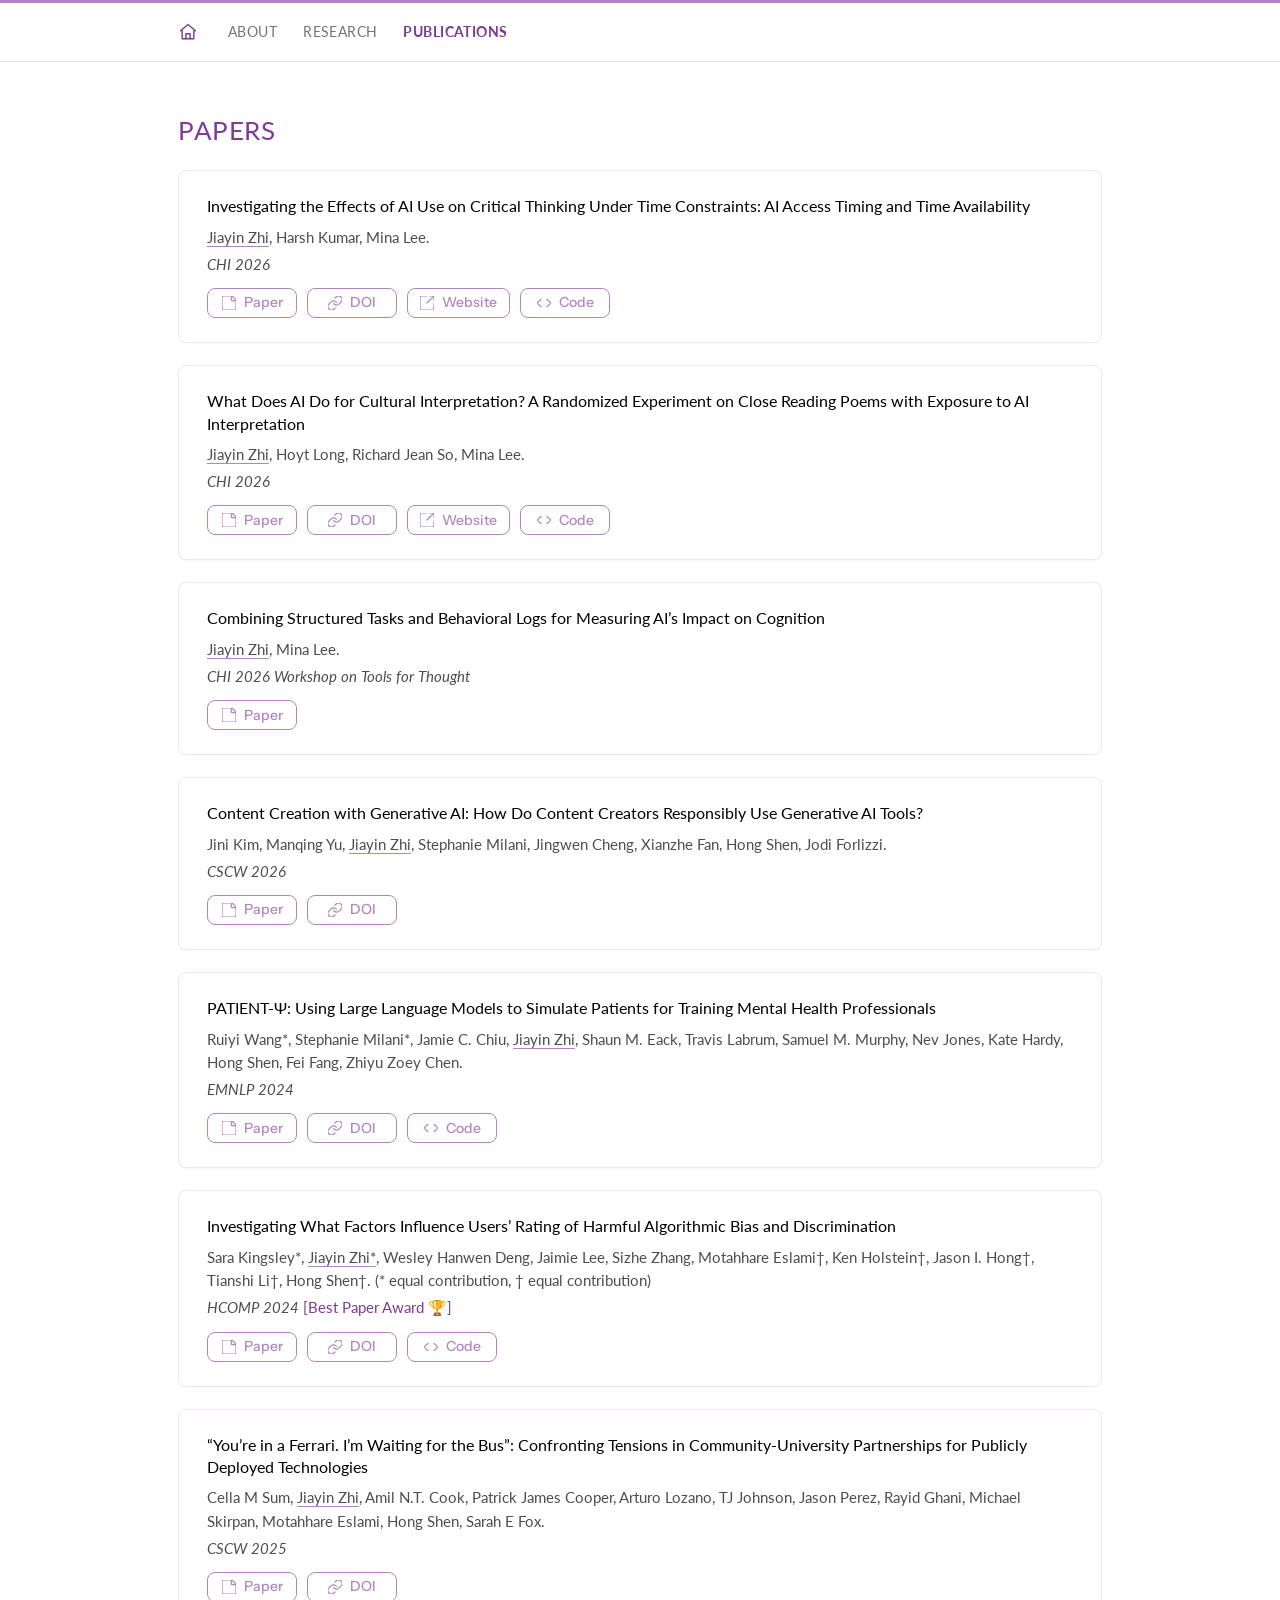
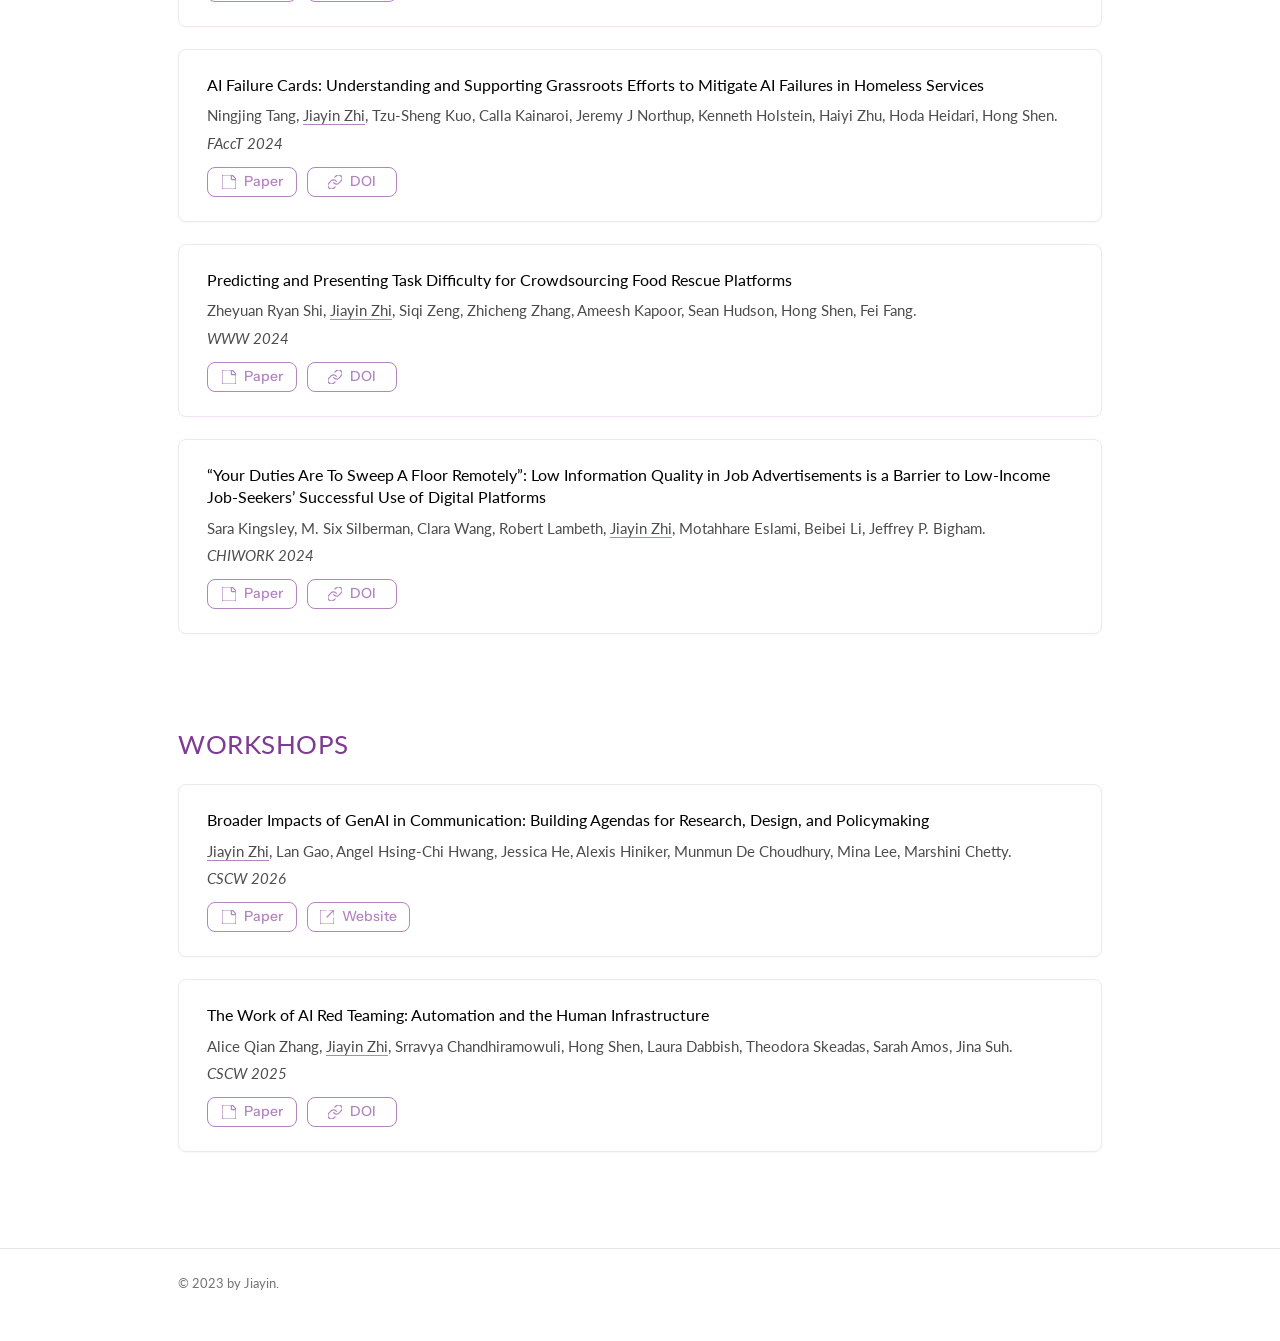
==== paper.html @ 03dd8fac "Match original button icons, card treatment and hover states - Inline SVG sprite: paper/DOI/website/" ====
<!DOCTYPE html>
<html lang="en">
<head>
<meta charset="utf-8">
<meta name="viewport" content="width=device-width, initial-scale=1">
<title>Publications — Jiayin Zhi</title>
<meta name="description" content="Papers and workshops by Jiayin Zhi, Computer Science Ph.D. student at the University of Chicago.">
<link rel="icon" href="assets/profile.png">
<link rel="preconnect" href="https://fonts.googleapis.com">
<link rel="preconnect" href="https://fonts.gstatic.com" crossorigin>
<link href="https://fonts.googleapis.com/css2?family=Cormorant+Garamond:wght@400;700&family=Instrument+Sans:wght@500&family=Lato:ital,wght@0,400;0,700;1,400&display=swap" rel="stylesheet">
<link rel="stylesheet" href="css/style.css">
</head>
<body>

<svg class="sprite" aria-hidden="true" focusable="false"><defs>
<symbol id="i-paper" viewBox="0 0 14 14"><path d="M 14 4.667 C 14.001 4.169 13.804 3.691 13.451 3.34 L 10.66 0.549 C 10.309 0.196 9.831 -0.001 9.333 0 L 1.556 0 C 0.696 0 0 0.696 0 1.556 L 0 12.444 C 0 13.304 0.696 14 1.556 14 L 12.444 14 C 13.304 14 14 13.304 14 12.444 Z"/><path d="M 9.333 0 L 9.333 3.889 C 9.333 4.318 9.682 4.667 10.111 4.667 L 14 4.667"/></symbol>
<symbol id="i-doi" viewBox="0 0 13.96 13.957"><path d="M 5.6 7.653 C 6.208 8.467 7.14 8.976 8.153 9.048 C 9.166 9.121 10.16 8.75 10.878 8.031 L 12.978 5.931 C 14.304 4.558 14.285 2.375 12.935 1.025 C 11.585 -0.325 9.402 -0.344 8.029 0.982 L 6.825 2.179"/><path d="M 8.36 6.304 C 7.752 5.49 6.821 4.981 5.808 4.909 C 4.795 4.836 3.8 5.207 3.082 5.926 L 0.982 8.026 C -0.344 9.399 -0.325 11.582 1.025 12.932 C 2.375 14.282 4.558 14.301 5.931 12.975 L 7.128 11.778"/></symbol>
<symbol id="i-website" viewBox="0 0 14 14"><path d="M 14 7.778 L 14 12.444 C 14 13.304 13.304 14 12.444 14 L 1.556 14 C 0.696 14 0 13.304 0 12.444 L 0 1.556 C 0 0.696 0.696 0 1.556 0 L 6.222 0 M 14 0 L 7 7 M 9.333 0 L 14 0 L 14 4.667"/></symbol>
<symbol id="i-code" viewBox="0 0 14 8"><path d="M 9.8 8 L 14 4 L 9.8 0 M 4.2 0 L 0 4 L 4.2 8"/></symbol>
<symbol id="i-bookmark" viewBox="0 0 24 24"><path d="M6 3h12a1 1 0 0 1 1 1v17l-7-4.6L5 21V4a1 1 0 0 1 1-1z"/></symbol>
</defs></svg>

<nav class="nav">
  <div class="wrap">
    <a class="home" href="index.html" aria-label="Home">
      <svg viewBox="0 0 24 24" fill="none" stroke="currentColor" stroke-width="1.7" stroke-linecap="round" stroke-linejoin="round"><path d="M3 10.5 12 3l9 7.5"/><path d="M5 9.7V20h14V9.7"/><path d="M9.5 20v-6h5v6"/></svg>
    </a>
    <a href="index.html#about-me">ABOUT</a>
    <a href="index.html#research">RESEARCH</a>
    <a class="active" href="paper.html">PUBLICATIONS</a>
  </div>
</nav>

<main class="wrap">
  <section class="section" style="padding-top:48px">
    <h2>PAPERS</h2>

    <article class="work no-thumb">
      <div>
        <h4><a href="https://arxiv.org/pdf/2603.08849" target="_blank" rel="noopener">Investigating the Effects of AI Use on Critical Thinking Under Time Constraints: AI Access Timing and Time Availability</a></h4>
        <p class="authors"><span class="me">Jiayin Zhi</span>, Harsh Kumar, Mina Lee.</p>
        <p class="venue">CHI 2026</p>
        <div class="links">
          <a href="https://arxiv.org/pdf/2603.08849" target="_blank" rel="noopener"><svg aria-hidden="true"><use href="#i-paper"/></svg>Paper</a>
          <a href="https://doi.org/10.1145/3772318.3791796" target="_blank" rel="noopener"><svg aria-hidden="true"><use href="#i-doi"/></svg>DOI</a>
          <a href="https://criticalthinking-ai.app/" target="_blank" rel="noopener"><svg aria-hidden="true"><use href="#i-website"/></svg>Website</a>
          <a href="https://criticalthinking-ai.app/#/resources" target="_blank" rel="noopener"><svg class="icon-code" aria-hidden="true"><use href="#i-code"/></svg>Code</a>
        </div>
      </div>
    </article>

    <article class="work no-thumb">
      <div>
        <h4><a href="https://arxiv.org/pdf/2603.06855" target="_blank" rel="noopener">What Does AI Do for Cultural Interpretation? A Randomized Experiment on Close Reading Poems with Exposure to AI Interpretation</a></h4>
        <p class="authors"><span class="me">Jiayin Zhi</span>, Hoyt Long, Richard Jean So, Mina Lee.</p>
        <p class="venue">CHI 2026</p>
        <div class="links">
          <a href="https://arxiv.org/pdf/2603.06855" target="_blank" rel="noopener"><svg aria-hidden="true"><use href="#i-paper"/></svg>Paper</a>
          <a href="https://doi.org/10.1145/3772318.3791727" target="_blank" rel="noopener"><svg aria-hidden="true"><use href="#i-doi"/></svg>DOI</a>
          <a href="https://closereading-ai.app/" target="_blank" rel="noopener"><svg aria-hidden="true"><use href="#i-website"/></svg>Website</a>
          <a href="https://closereading-ai.app/resources#interface-code" target="_blank" rel="noopener"><svg class="icon-code" aria-hidden="true"><use href="#i-code"/></svg>Code</a>
        </div>
      </div>
    </article>

    <article class="work no-thumb">
      <div>
        <h4><a href="https://ai-tools-for-thought.github.io/workshop/documents/chi26/Zhi_and_Lee_Measuring_AI_Impact_on_Cognition_TfT_CHI26.pdf" target="_blank" rel="noopener">Combining Structured Tasks and Behavioral Logs for Measuring AI&rsquo;s Impact on Cognition</a></h4>
        <p class="authors"><span class="me">Jiayin Zhi</span>, Mina Lee.</p>
        <p class="venue">CHI 2026 Workshop on Tools for Thought</p>
        <div class="links">
          <a href="https://ai-tools-for-thought.github.io/workshop/documents/chi26/Zhi_and_Lee_Measuring_AI_Impact_on_Cognition_TfT_CHI26.pdf" target="_blank" rel="noopener"><svg aria-hidden="true"><use href="#i-paper"/></svg>Paper</a>
        </div>
      </div>
    </article>

    <article class="work no-thumb">
      <div>
        <h4><a href="https://dl.acm.org/doi/epdf/10.1145/3788080" target="_blank" rel="noopener">Content Creation with Generative AI: How Do Content Creators Responsibly Use Generative AI Tools?</a></h4>
        <p class="authors">Jini Kim, Manqing Yu, <span class="me">Jiayin Zhi</span>, Stephanie Milani, Jingwen Cheng, Xianzhe Fan, Hong Shen, Jodi Forlizzi.</p>
        <p class="venue">CSCW 2026</p>
        <div class="links">
          <a href="https://dl.acm.org/doi/epdf/10.1145/3788080" target="_blank" rel="noopener"><svg aria-hidden="true"><use href="#i-paper"/></svg>Paper</a>
          <a href="https://doi.org/10.1145/3788080" target="_blank" rel="noopener"><svg aria-hidden="true"><use href="#i-doi"/></svg>DOI</a>
        </div>
      </div>
    </article>

    <article class="work no-thumb">
      <div>
        <h4><a href="https://arxiv.org/pdf/2405.19660" target="_blank" rel="noopener">PATIENT-&Psi;: Using Large Language Models to Simulate Patients for Training Mental Health Professionals</a></h4>
        <p class="authors">Ruiyi Wang*, Stephanie Milani*, Jamie C. Chiu, <span class="me">Jiayin Zhi</span>, Shaun M. Eack, Travis Labrum, Samuel M. Murphy, Nev Jones, Kate Hardy, Hong Shen, Fei Fang, Zhiyu Zoey Chen.</p>
        <p class="venue">EMNLP 2024</p>
        <div class="links">
          <a href="https://arxiv.org/pdf/2405.19660" target="_blank" rel="noopener"><svg aria-hidden="true"><use href="#i-paper"/></svg>Paper</a>
          <a href="https://aclanthology.org/2024.emnlp-main.711/" target="_blank" rel="noopener"><svg aria-hidden="true"><use href="#i-doi"/></svg>DOI</a>
          <a href="https://github.com/ruiyiw/patient-psi/tree/main" target="_blank" rel="noopener"><svg class="icon-code" aria-hidden="true"><use href="#i-code"/></svg>Code</a>
        </div>
      </div>
    </article>

    <article class="work no-thumb">
      <div>
        <h4><a href="https://ojs.aaai.org/index.php/HCOMP/article/view/31602/33768" target="_blank" rel="noopener">Investigating What Factors Influence Users&rsquo; Rating of Harmful Algorithmic Bias and Discrimination</a></h4>
        <p class="authors">Sara Kingsley*, <span class="me">Jiayin Zhi*</span>, Wesley Hanwen Deng, Jaimie Lee, Sizhe Zhang, Motahhare Eslami&dagger;, Ken Holstein&dagger;, Jason I. Hong&dagger;, Tianshi Li&dagger;, Hong Shen&dagger;. (* equal contribution, &dagger; equal contribution)</p>
        <p class="venue">HCOMP 2024 <span class="award">[Best Paper Award &#127942;]</span></p>
        <div class="links">
          <a href="https://ojs.aaai.org/index.php/HCOMP/article/view/31602/33768" target="_blank" rel="noopener"><svg aria-hidden="true"><use href="#i-paper"/></svg>Paper</a>
          <a href="https://doi.org/10.1609/hcomp.v12i1.31602" target="_blank" rel="noopener"><svg aria-hidden="true"><use href="#i-doi"/></svg>DOI</a>
          <a href="https://github.com/xxxxbrandieeee/crowd-audit-baseline-public" target="_blank" rel="noopener"><svg class="icon-code" aria-hidden="true"><use href="#i-code"/></svg>Code</a>
        </div>
      </div>
    </article>

    <article class="work no-thumb">
      <div>
        <h4><a href="https://dl.acm.org/doi/epdf/10.1145/3711110" target="_blank" rel="noopener">&ldquo;You&rsquo;re in a Ferrari. I&rsquo;m Waiting for the Bus&rdquo;: Confronting Tensions in Community-University Partnerships for Publicly Deployed Technologies</a></h4>
        <p class="authors">Cella M Sum, <span class="me">Jiayin Zhi</span>, Amil N.T. Cook, Patrick James Cooper, Arturo Lozano, TJ Johnson, Jason Perez, Rayid Ghani, Michael Skirpan, Motahhare Eslami, Hong Shen, Sarah E Fox.</p>
        <p class="venue">CSCW 2025</p>
        <div class="links">
          <a href="https://dl.acm.org/doi/epdf/10.1145/3711110" target="_blank" rel="noopener"><svg aria-hidden="true"><use href="#i-paper"/></svg>Paper</a>
          <a href="https://dl.acm.org/doi/10.1145/3711110" target="_blank" rel="noopener"><svg aria-hidden="true"><use href="#i-doi"/></svg>DOI</a>
        </div>
      </div>
    </article>

    <article class="work no-thumb">
      <div>
        <h4><a href="https://dl.acm.org/doi/epdf/10.1145/3630106.3658935" target="_blank" rel="noopener">AI Failure Cards: Understanding and Supporting Grassroots Efforts to Mitigate AI Failures in Homeless Services</a></h4>
        <p class="authors">Ningjing Tang, <span class="me">Jiayin Zhi</span>, Tzu-Sheng Kuo, Calla Kainaroi, Jeremy J Northup, Kenneth Holstein, Haiyi Zhu, Hoda Heidari, Hong Shen.</p>
        <p class="venue">FAccT 2024</p>
        <div class="links">
          <a href="https://dl.acm.org/doi/epdf/10.1145/3630106.3658935" target="_blank" rel="noopener"><svg aria-hidden="true"><use href="#i-paper"/></svg>Paper</a>
          <a href="https://dl.acm.org/doi/10.1145/3630106.3658935" target="_blank" rel="noopener"><svg aria-hidden="true"><use href="#i-doi"/></svg>DOI</a>
        </div>
      </div>
    </article>

    <article class="work no-thumb">
      <div>
        <h4><a href="https://dl.acm.org/doi/epdf/10.1145/3589334.3648155" target="_blank" rel="noopener">Predicting and Presenting Task Difficulty for Crowdsourcing Food Rescue Platforms</a></h4>
        <p class="authors">Zheyuan Ryan Shi, <span class="me">Jiayin Zhi</span>, Siqi Zeng, Zhicheng Zhang, Ameesh Kapoor, Sean Hudson, Hong Shen, Fei Fang.</p>
        <p class="venue">WWW 2024</p>
        <div class="links">
          <a href="https://dl.acm.org/doi/epdf/10.1145/3589334.3648155" target="_blank" rel="noopener"><svg aria-hidden="true"><use href="#i-paper"/></svg>Paper</a>
          <a href="https://dl.acm.org/doi/10.1145/3589334.3648155" target="_blank" rel="noopener"><svg aria-hidden="true"><use href="#i-doi"/></svg>DOI</a>
        </div>
      </div>
    </article>

    <article class="work no-thumb">
      <div>
        <h4><a href="https://dl.acm.org/doi/epdf/10.1145/3663384.3663403" target="_blank" rel="noopener">&ldquo;Your Duties Are To Sweep A Floor Remotely&rdquo;: Low Information Quality in Job Advertisements is a Barrier to Low-Income Job-Seekers&rsquo; Successful Use of Digital Platforms</a></h4>
        <p class="authors">Sara Kingsley, M. Six Silberman, Clara Wang, Robert Lambeth, <span class="me">Jiayin Zhi</span>, Motahhare Eslami, Beibei Li, Jeffrey P. Bigham.</p>
        <p class="venue">CHIWORK 2024</p>
        <div class="links">
          <a href="https://dl.acm.org/doi/epdf/10.1145/3663384.3663403" target="_blank" rel="noopener"><svg aria-hidden="true"><use href="#i-paper"/></svg>Paper</a>
          <a href="https://dl.acm.org/doi/10.1145/3663384.3663403" target="_blank" rel="noopener"><svg aria-hidden="true"><use href="#i-doi"/></svg>DOI</a>
        </div>
      </div>
    </article>
  </section>

  <section class="section">
    <h2>WORKSHOPS</h2>

    <article class="work no-thumb">
      <div>
        <h4><a href="https://broader-impacts-workshop.github.io/cscw2026-website/workshop-proposal.pdf" target="_blank" rel="noopener">Broader Impacts of GenAI in Communication: Building Agendas for Research, Design, and Policymaking</a></h4>
        <p class="authors"><span class="me">Jiayin Zhi</span>, Lan Gao, Angel Hsing-Chi Hwang, Jessica He, Alexis Hiniker, Munmun De Choudhury, Mina Lee, Marshini Chetty.</p>
        <p class="venue">CSCW 2026</p>
        <div class="links">
          <a href="https://broader-impacts-workshop.github.io/cscw2026-website/workshop-proposal.pdf" target="_blank" rel="noopener"><svg aria-hidden="true"><use href="#i-paper"/></svg>Paper</a>
          <a href="https://broader-impacts-workshop.github.io/cscw2026-website/" target="_blank" rel="noopener"><svg aria-hidden="true"><use href="#i-website"/></svg>Website</a>
        </div>
      </div>
    </article>

    <article class="work no-thumb">
      <div>
        <h4><a href="https://dl.acm.org/doi/pdf/10.1145/3715070.3748281" target="_blank" rel="noopener">The Work of AI Red Teaming: Automation and the Human Infrastructure</a></h4>
        <p class="authors">Alice Qian Zhang, <span class="me">Jiayin Zhi</span>, Srravya Chandhiramowuli, Hong Shen, Laura Dabbish, Theodora Skeadas, Sarah Amos, Jina Suh.</p>
        <p class="venue">CSCW 2025</p>
        <div class="links">
          <a href="https://dl.acm.org/doi/pdf/10.1145/3715070.3748281" target="_blank" rel="noopener"><svg aria-hidden="true"><use href="#i-paper"/></svg>Paper</a>
          <a href="https://dl.acm.org/doi/10.1145/3715070.3748281" target="_blank" rel="noopener"><svg aria-hidden="true"><use href="#i-doi"/></svg>DOI</a>
        </div>
      </div>
    </article>
  </section>
</main>

<footer class="foot">
  <div class="wrap">&copy; 2023 by Jiayin.</div>
</footer>

</body>
</html>
---- css/style.css ----
/* ---------------------------------------------------------------
   Jiayin Zhi — personal site
   Colors, type and interaction states mirror the previous Framer build.
   --------------------------------------------------------------- */

:root {
  --accent: #7e3b94;        /* headings, active nav, inline links */
  --accent-soft: #b384c2;   /* button border + label, underlines */
  --accent-fill: #dbbee5;   /* button hover fill */
  --card-line: #f1e4f3;     /* card boundary */
  --ink: #000;
  --ink-soft: rgba(0, 0, 0, 0.7);
  --muted: #737373;
  --rule: #e4e4e4;
  --bg: #fff;
  --sans: "Lato", -apple-system, BlinkMacSystemFont, "Segoe UI", sans-serif;
  --serif: "Cormorant Garamond", Georgia, serif;
  --ui: "Instrument Sans", var(--sans);
  --page: 980px;
}

* { box-sizing: border-box; }

html { scroll-behavior: smooth; scroll-padding-top: 90px; }

body {
  margin: 0;
  background: var(--bg);
  color: var(--ink);
  font-family: var(--sans);
  font-size: 16px;
  line-height: 1.55;
  -webkit-font-smoothing: antialiased;
}

a { color: var(--accent); text-decoration: none; }
a:hover { color: var(--accent-soft); }

.wrap {
  max-width: var(--page);
  margin: 0 auto;
  padding: 0 28px;
}

.sprite { position: absolute; width: 0; height: 0; overflow: hidden; }

/* --- top navigation ------------------------------------------- */

.nav {
  position: sticky;
  top: 0;
  z-index: 10;
  background: rgba(255, 255, 255, 0.94);
  backdrop-filter: saturate(180%) blur(8px);
  border-top: 3px solid var(--accent-soft);
  border-bottom: 1px solid var(--rule);
}

.nav .wrap {
  display: flex;
  align-items: center;
  gap: 26px;
  height: 58px;
}

.nav a {
  font-size: 14px;
  font-weight: 400;
  letter-spacing: 0.03em;
  color: var(--muted);
  transition: color 0.2s;
}

.nav a:hover { color: var(--accent); }

.nav a.active {
  color: var(--accent);
  font-weight: 700;
}

.nav .home { display: inline-flex; align-items: center; color: var(--accent); margin-right: 4px; }
.nav .home svg { width: 20px; height: 20px; }
.nav .home:hover { color: var(--accent-soft); }

/* --- about ----------------------------------------------------- */

.about {
  display: grid;
  grid-template-columns: 260px 1fr;
  gap: 56px;
  padding: 58px 0 12px;
}

.card img.portrait {
  width: 200px;
  height: 200px;
  border-radius: 50%;
  object-fit: cover;
  display: block;
  margin-bottom: 22px;
}

.card h1 {
  font-family: var(--serif);
  font-weight: 700;
  font-size: 30px;
  line-height: 1.1;
  color: var(--accent);
  margin: 0 0 10px;
}

.card .role,
.card .affil { font-style: italic; font-size: 15px; margin: 0; color: var(--ink); }
.card .email { margin: 14px 0 18px; font-size: 15px; }

.socials { display: flex; align-items: center; gap: 10px; }

.socials a {
  display: inline-flex;
  color: var(--accent);
  transition: color 0.2s, transform 0.2s;
}

.socials a:hover { color: var(--accent-soft); transform: translateY(-2px); }
.socials svg { width: 20px; height: 20px; fill: currentColor; }
.socials .sep { color: var(--rule); font-size: 15px; }

.bio p { margin: 0 0 18px; }
.bio ul { list-style: none; padding: 0; margin: 0; }

.bio li {
  position: relative;
  padding-left: 30px;
  margin-bottom: 18px;
}

.bio li::before {
  content: "\2192";
  position: absolute;
  left: 0;
  top: 0;
  color: var(--accent);
  font-size: 17px;
}

/* --- section headings ------------------------------------------ */

.section { padding: 34px 0; }

.section > h2 {
  display: flex;
  align-items: center;
  gap: 12px;
  font-weight: 400;
  font-size: 26px;
  letter-spacing: 0.02em;
  color: var(--accent);
  margin: 0 0 20px;
}

.section > h2 svg {
  width: 22px;
  height: 22px;
  fill: none;
  stroke: currentColor;
  stroke-width: 1.4;
  stroke-linecap: round;
  stroke-linejoin: round;
  flex-shrink: 0;
}

/* --- news ------------------------------------------------------ */

.news {
  max-height: 232px;
  overflow-y: auto;
  padding-right: 18px;
  scrollbar-width: thin;
  scrollbar-color: var(--accent-soft) transparent;
}

.news::-webkit-scrollbar { width: 6px; }
.news::-webkit-scrollbar-thumb { background: var(--accent-soft); border-radius: 3px; }

.news p { margin: 0 0 14px; }
.news .date { white-space: nowrap; }
.news .kind { font-weight: 700; }
.news .venue { font-style: italic; }

/* News links read as body text with a dashed purple rule, not as links. */
.news a {
  color: var(--ink);
  text-decoration: underline dashed var(--accent-soft);
  text-decoration-thickness: 1.5px;
  text-underline-offset: 4px;
  transition: color 0.2s, text-decoration-color 0.2s;
}

.news a:hover {
  color: var(--accent);
  text-decoration-color: var(--accent);
}

/* --- works ----------------------------------------------------- */

.work {
  display: grid;
  grid-template-columns: 170px 1fr;
  gap: 30px;
  align-items: center;
  padding: 24px 28px;
  margin-bottom: 22px;
  background: #fff;
  border: 1px solid var(--card-line);
  border-radius: 8px;
  box-shadow: 0 1px 2px rgba(126, 59, 148, 0.04);
  transition: box-shadow 0.25s, border-color 0.25s, transform 0.25s;
}

.work:hover {
  border-color: var(--accent-soft);
  box-shadow: 0 6px 20px rgba(126, 59, 148, 0.10);
  transform: translateY(-2px);
}

/* The publications page lists entries without thumbnails. */
.work.no-thumb { grid-template-columns: 1fr; }

.work .thumb { width: 100%; border-radius: 4px; display: block; }

.work h4 {
  font-size: 16px;
  font-weight: 400;
  margin: 0 0 8px;
  line-height: 1.4;
}

.work h4 a { color: var(--ink); transition: color 0.2s; }
.work h4 a:hover { color: var(--accent); }

.work .authors { margin: 0 0 4px; font-size: 15px; color: var(--ink-soft); }

.work .authors .me {
  text-decoration: underline;
  text-decoration-color: var(--accent-soft);
  text-decoration-thickness: 1px;
  text-underline-offset: 3px;
}

.work .venue { margin: 0 0 12px; font-size: 15px; font-style: italic; color: var(--ink-soft); }
.work .award { font-style: normal; color: var(--accent); }

.work .links { display: flex; flex-wrap: wrap; gap: 10px; }

.work .links a {
  display: inline-flex;
  align-items: center;
  justify-content: center;
  gap: 8px;
  min-width: 90px;
  height: 30px;
  padding: 0 12px;
  background: #fff;
  border: 1px solid var(--accent-soft);
  border-radius: 8px;
  font-family: var(--ui);
  font-size: 14px;
  font-weight: 500;
  color: var(--accent-soft);
  transition: background-color 0.2s, color 0.2s;
}

.work .links a:hover {
  background: var(--accent-fill);
  color: #fff;
}

.work .links svg {
  flex-shrink: 0;
  width: 14px;
  height: 14px;
  fill: none;
  stroke: currentColor;
  stroke-width: 1.2;
  stroke-linecap: round;
  stroke-linejoin: round;
}

.work .links svg.icon-code { height: 8px; }

/* --- footer ---------------------------------------------------- */

.foot {
  border-top: 1px solid var(--rule);
  margin-top: 40px;
  padding: 24px 0 48px;
  font-size: 13px;
  color: var(--muted);
}

/* --- small screens --------------------------------------------- */

@media (max-width: 760px) {
  .about { grid-template-columns: 1fr; gap: 30px; padding-top: 36px; }
  .card { text-align: center; }
  .card img.portrait { margin-left: auto; margin-right: auto; }
  .socials { justify-content: center; }

  .work { grid-template-columns: 1fr; gap: 16px; padding: 20px; }
  .work .thumb { max-width: 240px; }
  .work:hover { transform: none; }

  .nav .wrap { gap: 16px; overflow-x: auto; }
  .news { max-height: none; overflow: visible; padding-right: 0; }
}
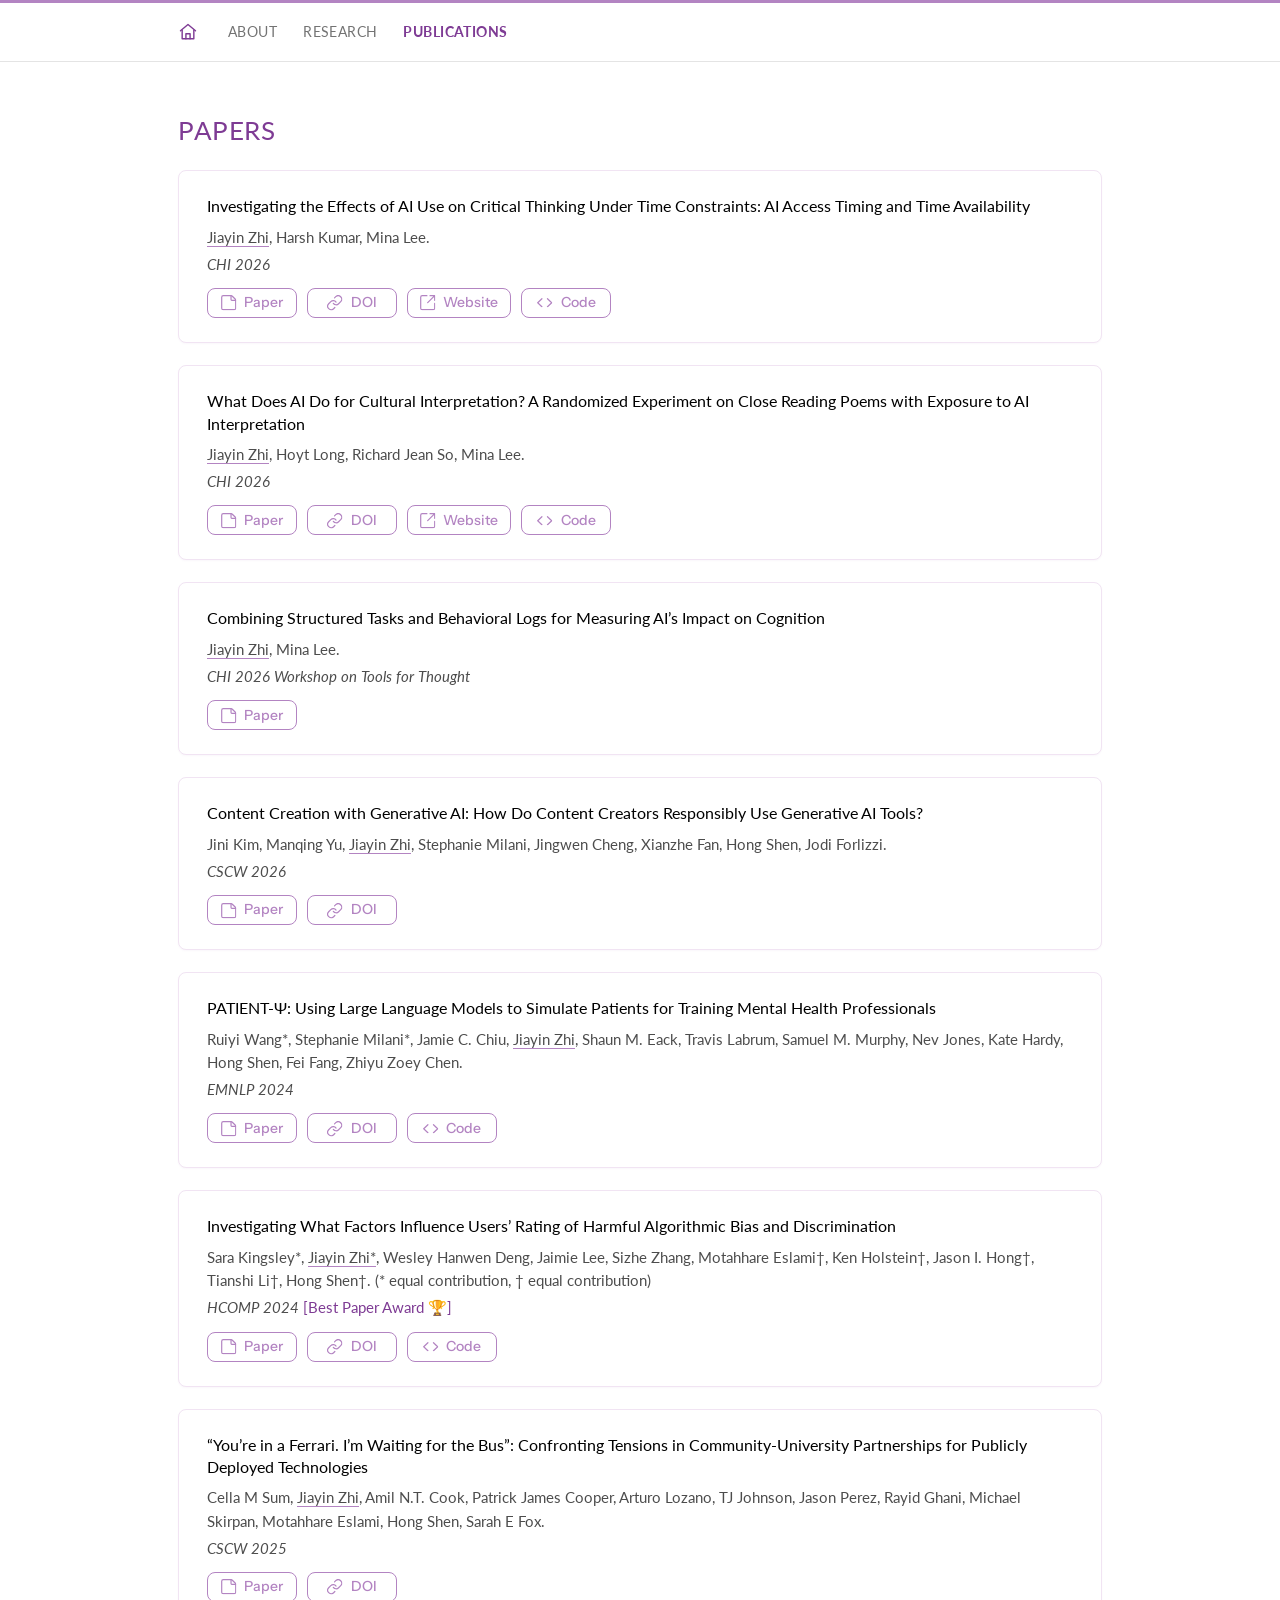
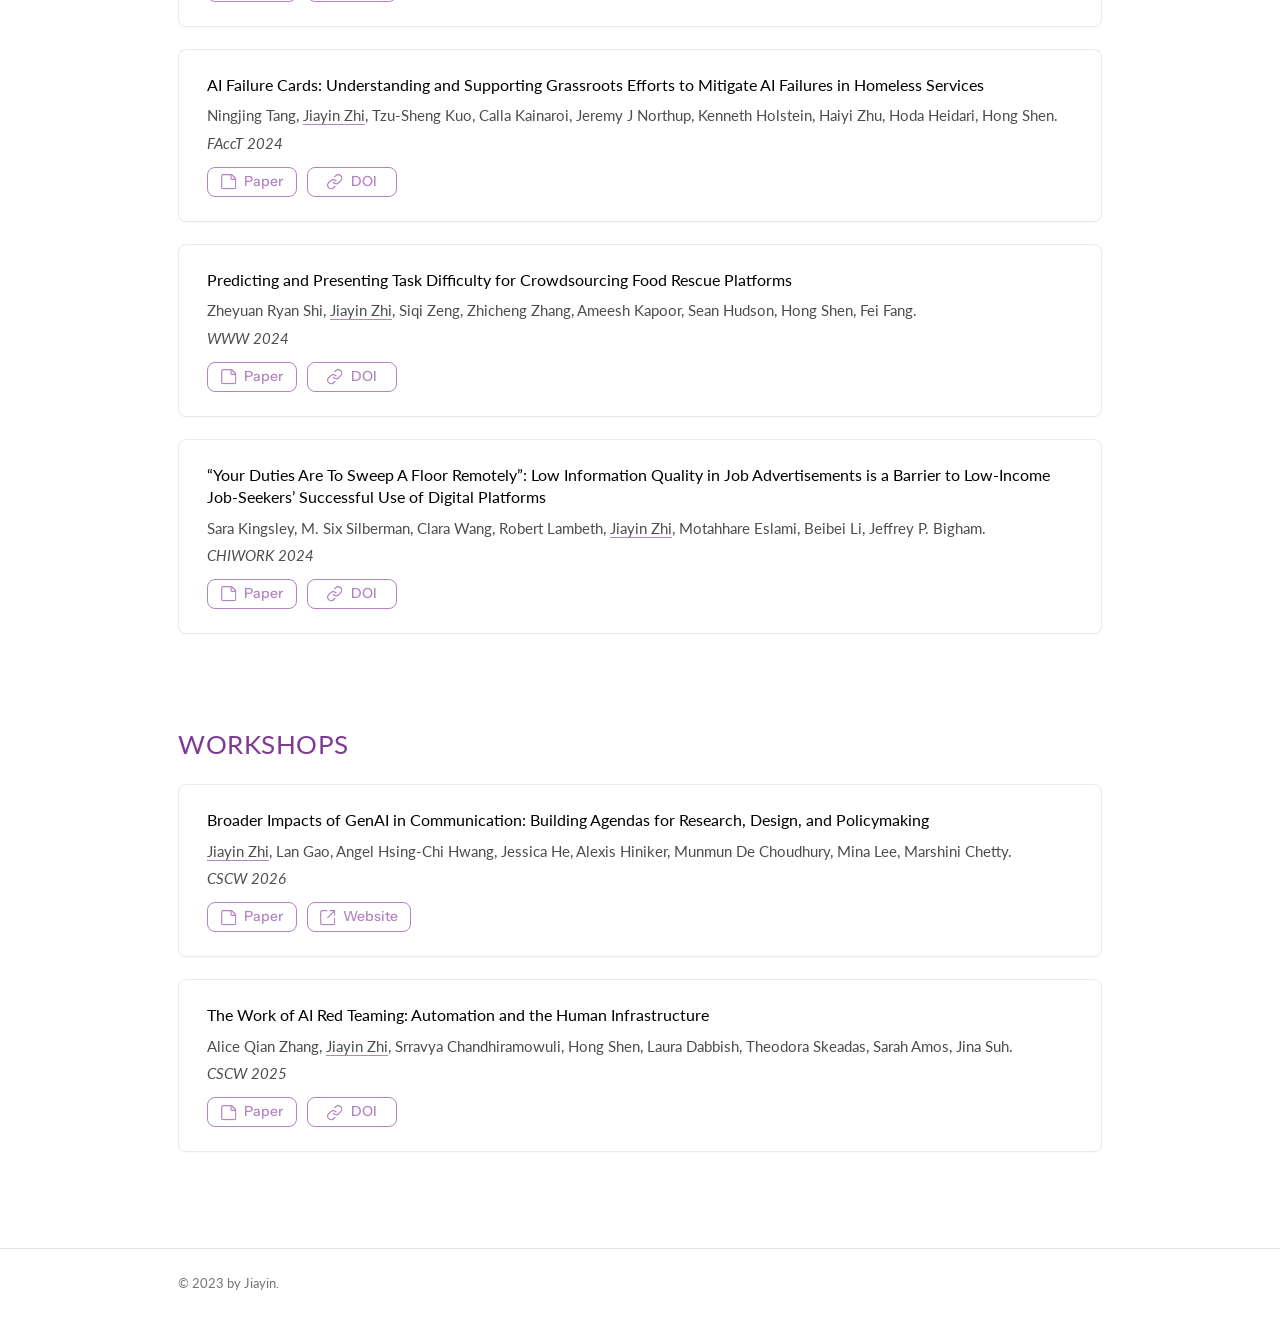
==== commit c4aef120: "Stop button icons clipping at the viewBox edge Strokes are centred on paths that run along the box e" ====
--- a/paper.html
+++ b/paper.html
@@ -14,10 +14,10 @@
 <body>
 
 <svg class="sprite" aria-hidden="true" focusable="false"><defs>
-<symbol id="i-paper" viewBox="0 0 14 14"><path d="M 14 4.667 C 14.001 4.169 13.804 3.691 13.451 3.34 L 10.66 0.549 C 10.309 0.196 9.831 -0.001 9.333 0 L 1.556 0 C 0.696 0 0 0.696 0 1.556 L 0 12.444 C 0 13.304 0.696 14 1.556 14 L 12.444 14 C 13.304 14 14 13.304 14 12.444 Z"/><path d="M 9.333 0 L 9.333 3.889 C 9.333 4.318 9.682 4.667 10.111 4.667 L 14 4.667"/></symbol>
-<symbol id="i-doi" viewBox="0 0 13.96 13.957"><path d="M 5.6 7.653 C 6.208 8.467 7.14 8.976 8.153 9.048 C 9.166 9.121 10.16 8.75 10.878 8.031 L 12.978 5.931 C 14.304 4.558 14.285 2.375 12.935 1.025 C 11.585 -0.325 9.402 -0.344 8.029 0.982 L 6.825 2.179"/><path d="M 8.36 6.304 C 7.752 5.49 6.821 4.981 5.808 4.909 C 4.795 4.836 3.8 5.207 3.082 5.926 L 0.982 8.026 C -0.344 9.399 -0.325 11.582 1.025 12.932 C 2.375 14.282 4.558 14.301 5.931 12.975 L 7.128 11.778"/></symbol>
-<symbol id="i-website" viewBox="0 0 14 14"><path d="M 14 7.778 L 14 12.444 C 14 13.304 13.304 14 12.444 14 L 1.556 14 C 0.696 14 0 13.304 0 12.444 L 0 1.556 C 0 0.696 0.696 0 1.556 0 L 6.222 0 M 14 0 L 7 7 M 9.333 0 L 14 0 L 14 4.667"/></symbol>
-<symbol id="i-code" viewBox="0 0 14 8"><path d="M 9.8 8 L 14 4 L 9.8 0 M 4.2 0 L 0 4 L 4.2 8"/></symbol>
+<symbol id="i-paper" viewBox="-0.7 -0.7 15.4 15.4"><path d="M 14 4.667 C 14.001 4.169 13.804 3.691 13.451 3.34 L 10.66 0.549 C 10.309 0.196 9.831 -0.001 9.333 0 L 1.556 0 C 0.696 0 0 0.696 0 1.556 L 0 12.444 C 0 13.304 0.696 14 1.556 14 L 12.444 14 C 13.304 14 14 13.304 14 12.444 Z"/><path d="M 9.333 0 L 9.333 3.889 C 9.333 4.318 9.682 4.667 10.111 4.667 L 14 4.667"/></symbol>
+<symbol id="i-doi" viewBox="-0.7 -0.7 15.36 15.357"><path d="M 5.6 7.653 C 6.208 8.467 7.14 8.976 8.153 9.048 C 9.166 9.121 10.16 8.75 10.878 8.031 L 12.978 5.931 C 14.304 4.558 14.285 2.375 12.935 1.025 C 11.585 -0.325 9.402 -0.344 8.029 0.982 L 6.825 2.179"/><path d="M 8.36 6.304 C 7.752 5.49 6.821 4.981 5.808 4.909 C 4.795 4.836 3.8 5.207 3.082 5.926 L 0.982 8.026 C -0.344 9.399 -0.325 11.582 1.025 12.932 C 2.375 14.282 4.558 14.301 5.931 12.975 L 7.128 11.778"/></symbol>
+<symbol id="i-website" viewBox="-0.7 -0.7 15.4 15.4"><path d="M 14 7.778 L 14 12.444 C 14 13.304 13.304 14 12.444 14 L 1.556 14 C 0.696 14 0 13.304 0 12.444 L 0 1.556 C 0 0.696 0.696 0 1.556 0 L 6.222 0 M 14 0 L 7 7 M 9.333 0 L 14 0 L 14 4.667"/></symbol>
+<symbol id="i-code" viewBox="-0.7 -0.7 15.4 9.4"><path d="M 9.8 8 L 14 4 L 9.8 0 M 4.2 0 L 0 4 L 4.2 8"/></symbol>
 <symbol id="i-bookmark" viewBox="0 0 24 24"><path d="M6 3h12a1 1 0 0 1 1 1v17l-7-4.6L5 21V4a1 1 0 0 1 1-1z"/></symbol>
 </defs></svg>
 
--- a/css/style.css
+++ b/css/style.css
@@ -275,10 +275,13 @@
   color: #fff;
 }
 
+/* Sizes are 14px of drawing plus the 0.7 units of stroke padding baked into
+   each symbol's viewBox, so nothing clips at the edges. */
 .work .links svg {
   flex-shrink: 0;
-  width: 14px;
-  height: 14px;
+  width: 15.4px;
+  height: 15.4px;
+  overflow: visible;
   fill: none;
   stroke: currentColor;
   stroke-width: 1.2;
@@ -286,7 +289,7 @@
   stroke-linejoin: round;
 }
 
-.work .links svg.icon-code { height: 8px; }
+.work .links svg.icon-code { height: 9.4px; }
 
 /* --- footer ---------------------------------------------------- */
 
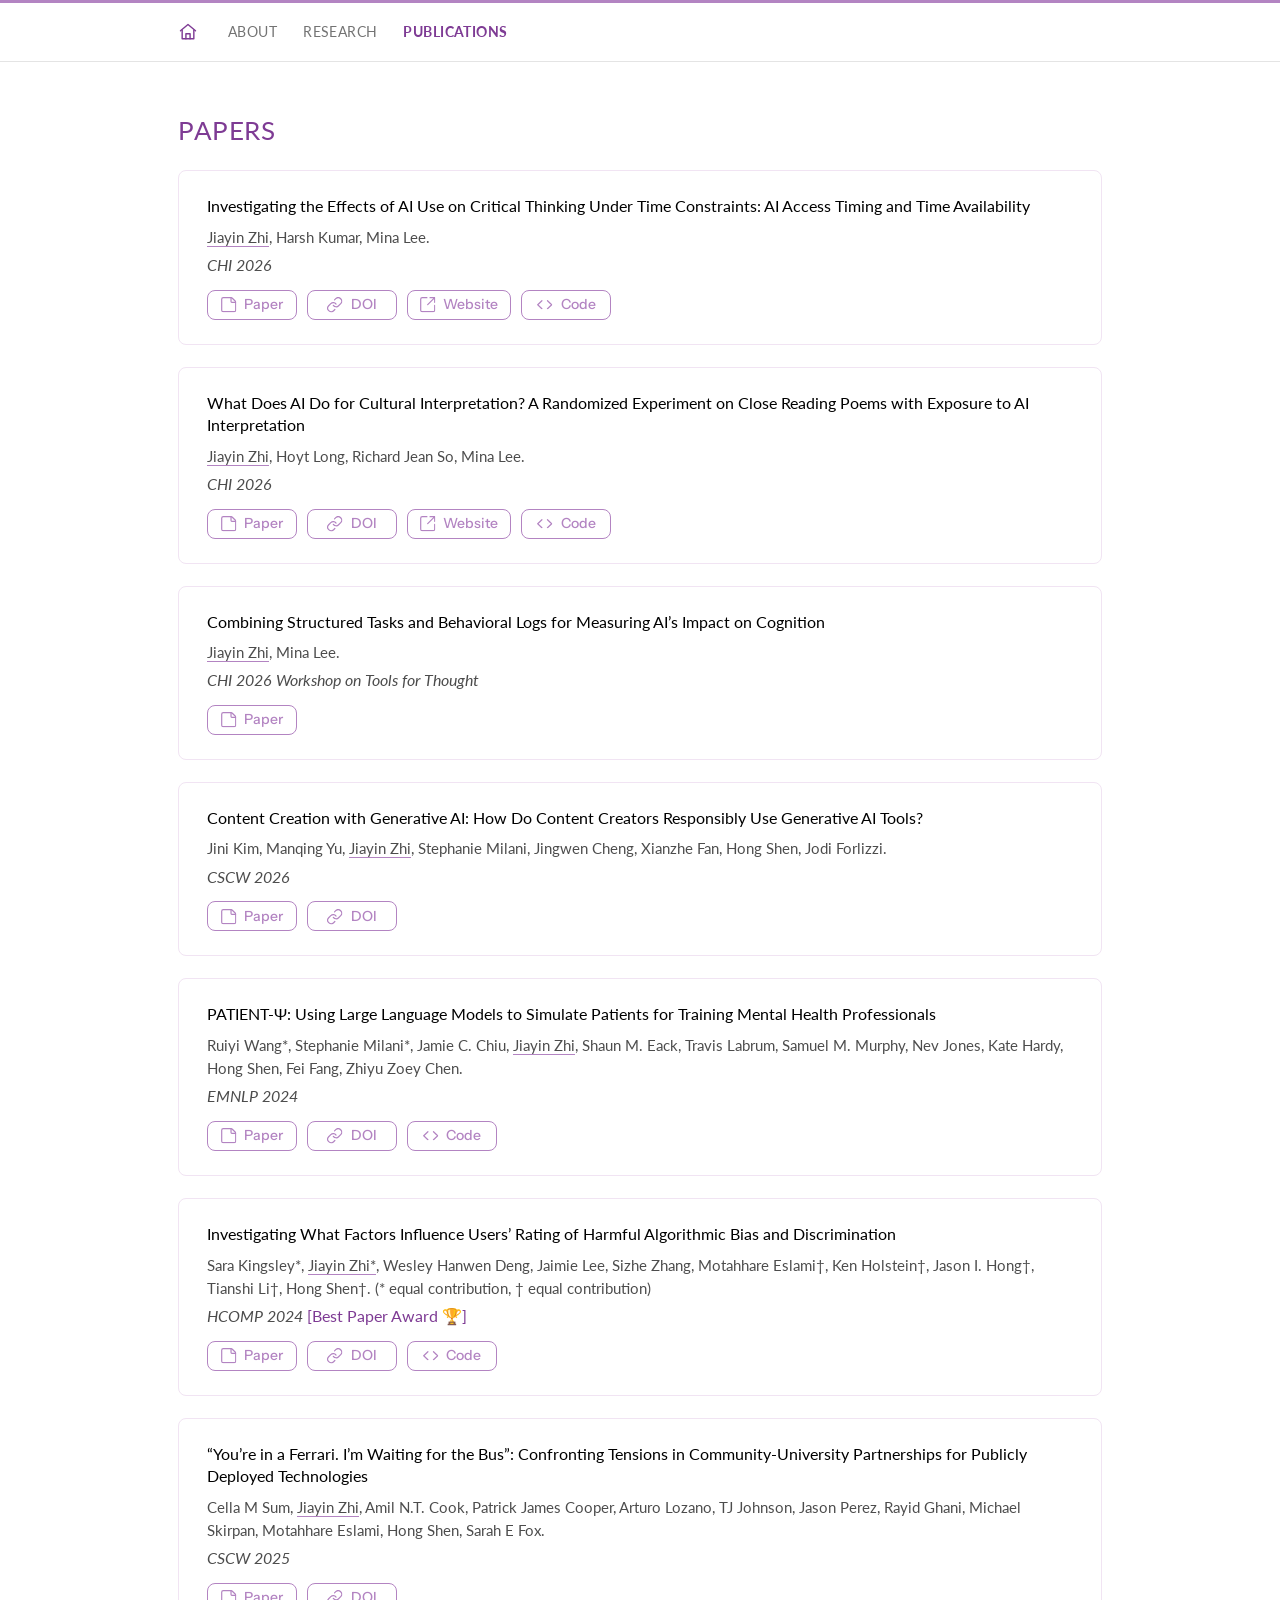
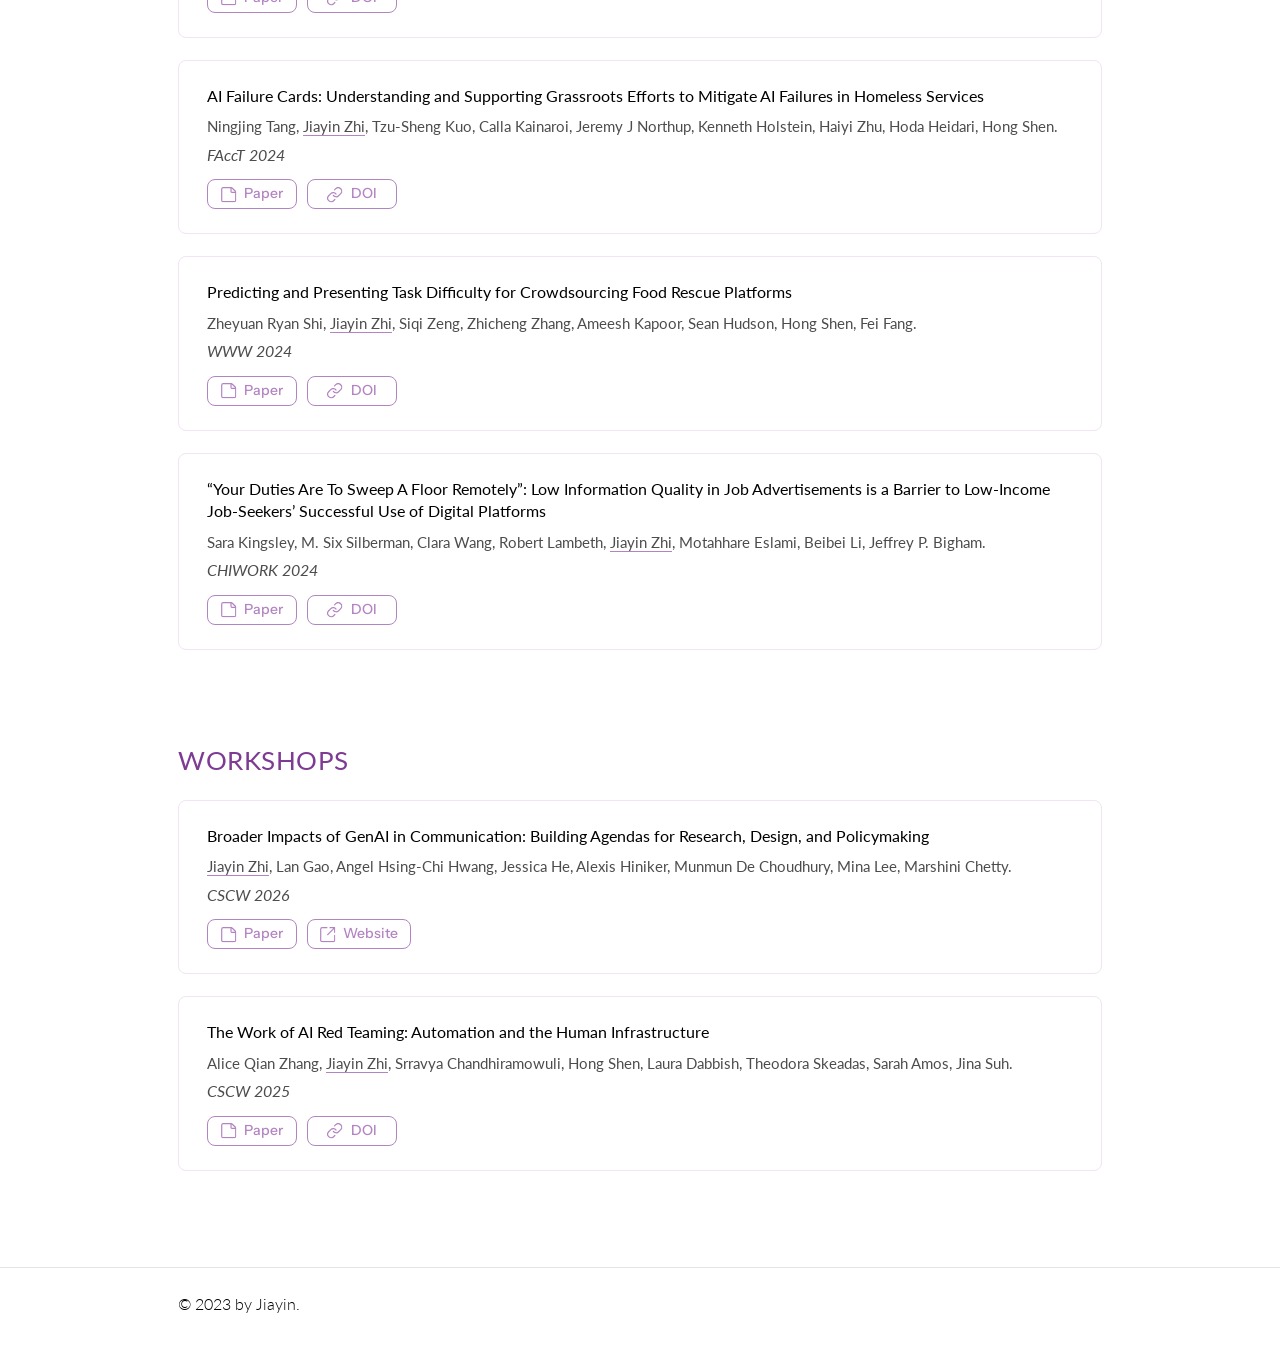
==== commit bc8ea7de: "Match the original's hover states and grey text values Measured against the live Framer build rather" ====
--- a/paper.html
+++ b/paper.html
@@ -8,7 +8,7 @@
 <link rel="icon" href="assets/profile.png">
 <link rel="preconnect" href="https://fonts.googleapis.com">
 <link rel="preconnect" href="https://fonts.gstatic.com" crossorigin>
-<link href="https://fonts.googleapis.com/css2?family=Cormorant+Garamond:wght@400;700&family=Instrument+Sans:wght@500&family=Lato:ital,wght@0,400;0,700;1,400&display=swap" rel="stylesheet">
+<link href="https://fonts.googleapis.com/css2?family=Cormorant+Garamond:wght@400;700&family=Instrument+Sans:wght@500&family=Lato:ital,wght@0,300;0,400;0,700;1,400&display=swap" rel="stylesheet">
 <link rel="stylesheet" href="css/style.css">
 </head>
 <body>
@@ -38,7 +38,7 @@
 
     <article class="work no-thumb">
       <div>
-        <h4><a href="https://arxiv.org/pdf/2603.08849" target="_blank" rel="noopener">Investigating the Effects of AI Use on Critical Thinking Under Time Constraints: AI Access Timing and Time Availability</a></h4>
+        <h4>Investigating the Effects of AI Use on Critical Thinking Under Time Constraints: AI Access Timing and Time Availability</h4>
         <p class="authors"><span class="me">Jiayin Zhi</span>, Harsh Kumar, Mina Lee.</p>
         <p class="venue">CHI 2026</p>
         <div class="links">
@@ -52,7 +52,7 @@
 
     <article class="work no-thumb">
       <div>
-        <h4><a href="https://arxiv.org/pdf/2603.06855" target="_blank" rel="noopener">What Does AI Do for Cultural Interpretation? A Randomized Experiment on Close Reading Poems with Exposure to AI Interpretation</a></h4>
+        <h4>What Does AI Do for Cultural Interpretation? A Randomized Experiment on Close Reading Poems with Exposure to AI Interpretation</h4>
         <p class="authors"><span class="me">Jiayin Zhi</span>, Hoyt Long, Richard Jean So, Mina Lee.</p>
         <p class="venue">CHI 2026</p>
         <div class="links">
@@ -66,7 +66,7 @@
 
     <article class="work no-thumb">
       <div>
-        <h4><a href="https://ai-tools-for-thought.github.io/workshop/documents/chi26/Zhi_and_Lee_Measuring_AI_Impact_on_Cognition_TfT_CHI26.pdf" target="_blank" rel="noopener">Combining Structured Tasks and Behavioral Logs for Measuring AI&rsquo;s Impact on Cognition</a></h4>
+        <h4>Combining Structured Tasks and Behavioral Logs for Measuring AI&rsquo;s Impact on Cognition</h4>
         <p class="authors"><span class="me">Jiayin Zhi</span>, Mina Lee.</p>
         <p class="venue">CHI 2026 Workshop on Tools for Thought</p>
         <div class="links">
@@ -77,7 +77,7 @@
 
     <article class="work no-thumb">
       <div>
-        <h4><a href="https://dl.acm.org/doi/epdf/10.1145/3788080" target="_blank" rel="noopener">Content Creation with Generative AI: How Do Content Creators Responsibly Use Generative AI Tools?</a></h4>
+        <h4>Content Creation with Generative AI: How Do Content Creators Responsibly Use Generative AI Tools?</h4>
         <p class="authors">Jini Kim, Manqing Yu, <span class="me">Jiayin Zhi</span>, Stephanie Milani, Jingwen Cheng, Xianzhe Fan, Hong Shen, Jodi Forlizzi.</p>
         <p class="venue">CSCW 2026</p>
         <div class="links">
@@ -89,7 +89,7 @@
 
     <article class="work no-thumb">
       <div>
-        <h4><a href="https://arxiv.org/pdf/2405.19660" target="_blank" rel="noopener">PATIENT-&Psi;: Using Large Language Models to Simulate Patients for Training Mental Health Professionals</a></h4>
+        <h4>PATIENT-&Psi;: Using Large Language Models to Simulate Patients for Training Mental Health Professionals</h4>
         <p class="authors">Ruiyi Wang*, Stephanie Milani*, Jamie C. Chiu, <span class="me">Jiayin Zhi</span>, Shaun M. Eack, Travis Labrum, Samuel M. Murphy, Nev Jones, Kate Hardy, Hong Shen, Fei Fang, Zhiyu Zoey Chen.</p>
         <p class="venue">EMNLP 2024</p>
         <div class="links">
@@ -102,7 +102,7 @@
 
     <article class="work no-thumb">
       <div>
-        <h4><a href="https://ojs.aaai.org/index.php/HCOMP/article/view/31602/33768" target="_blank" rel="noopener">Investigating What Factors Influence Users&rsquo; Rating of Harmful Algorithmic Bias and Discrimination</a></h4>
+        <h4>Investigating What Factors Influence Users&rsquo; Rating of Harmful Algorithmic Bias and Discrimination</h4>
         <p class="authors">Sara Kingsley*, <span class="me">Jiayin Zhi*</span>, Wesley Hanwen Deng, Jaimie Lee, Sizhe Zhang, Motahhare Eslami&dagger;, Ken Holstein&dagger;, Jason I. Hong&dagger;, Tianshi Li&dagger;, Hong Shen&dagger;. (* equal contribution, &dagger; equal contribution)</p>
         <p class="venue">HCOMP 2024 <span class="award">[Best Paper Award &#127942;]</span></p>
         <div class="links">
@@ -115,7 +115,7 @@
 
     <article class="work no-thumb">
       <div>
-        <h4><a href="https://dl.acm.org/doi/epdf/10.1145/3711110" target="_blank" rel="noopener">&ldquo;You&rsquo;re in a Ferrari. I&rsquo;m Waiting for the Bus&rdquo;: Confronting Tensions in Community-University Partnerships for Publicly Deployed Technologies</a></h4>
+        <h4>&ldquo;You&rsquo;re in a Ferrari. I&rsquo;m Waiting for the Bus&rdquo;: Confronting Tensions in Community-University Partnerships for Publicly Deployed Technologies</h4>
         <p class="authors">Cella M Sum, <span class="me">Jiayin Zhi</span>, Amil N.T. Cook, Patrick James Cooper, Arturo Lozano, TJ Johnson, Jason Perez, Rayid Ghani, Michael Skirpan, Motahhare Eslami, Hong Shen, Sarah E Fox.</p>
         <p class="venue">CSCW 2025</p>
         <div class="links">
@@ -127,7 +127,7 @@
 
     <article class="work no-thumb">
       <div>
-        <h4><a href="https://dl.acm.org/doi/epdf/10.1145/3630106.3658935" target="_blank" rel="noopener">AI Failure Cards: Understanding and Supporting Grassroots Efforts to Mitigate AI Failures in Homeless Services</a></h4>
+        <h4>AI Failure Cards: Understanding and Supporting Grassroots Efforts to Mitigate AI Failures in Homeless Services</h4>
         <p class="authors">Ningjing Tang, <span class="me">Jiayin Zhi</span>, Tzu-Sheng Kuo, Calla Kainaroi, Jeremy J Northup, Kenneth Holstein, Haiyi Zhu, Hoda Heidari, Hong Shen.</p>
         <p class="venue">FAccT 2024</p>
         <div class="links">
@@ -139,7 +139,7 @@
 
     <article class="work no-thumb">
       <div>
-        <h4><a href="https://dl.acm.org/doi/epdf/10.1145/3589334.3648155" target="_blank" rel="noopener">Predicting and Presenting Task Difficulty for Crowdsourcing Food Rescue Platforms</a></h4>
+        <h4>Predicting and Presenting Task Difficulty for Crowdsourcing Food Rescue Platforms</h4>
         <p class="authors">Zheyuan Ryan Shi, <span class="me">Jiayin Zhi</span>, Siqi Zeng, Zhicheng Zhang, Ameesh Kapoor, Sean Hudson, Hong Shen, Fei Fang.</p>
         <p class="venue">WWW 2024</p>
         <div class="links">
@@ -151,7 +151,7 @@
 
     <article class="work no-thumb">
       <div>
-        <h4><a href="https://dl.acm.org/doi/epdf/10.1145/3663384.3663403" target="_blank" rel="noopener">&ldquo;Your Duties Are To Sweep A Floor Remotely&rdquo;: Low Information Quality in Job Advertisements is a Barrier to Low-Income Job-Seekers&rsquo; Successful Use of Digital Platforms</a></h4>
+        <h4>&ldquo;Your Duties Are To Sweep A Floor Remotely&rdquo;: Low Information Quality in Job Advertisements is a Barrier to Low-Income Job-Seekers&rsquo; Successful Use of Digital Platforms</h4>
         <p class="authors">Sara Kingsley, M. Six Silberman, Clara Wang, Robert Lambeth, <span class="me">Jiayin Zhi</span>, Motahhare Eslami, Beibei Li, Jeffrey P. Bigham.</p>
         <p class="venue">CHIWORK 2024</p>
         <div class="links">
@@ -167,7 +167,7 @@
 
     <article class="work no-thumb">
       <div>
-        <h4><a href="https://broader-impacts-workshop.github.io/cscw2026-website/workshop-proposal.pdf" target="_blank" rel="noopener">Broader Impacts of GenAI in Communication: Building Agendas for Research, Design, and Policymaking</a></h4>
+        <h4>Broader Impacts of GenAI in Communication: Building Agendas for Research, Design, and Policymaking</h4>
         <p class="authors"><span class="me">Jiayin Zhi</span>, Lan Gao, Angel Hsing-Chi Hwang, Jessica He, Alexis Hiniker, Munmun De Choudhury, Mina Lee, Marshini Chetty.</p>
         <p class="venue">CSCW 2026</p>
         <div class="links">
@@ -179,7 +179,7 @@
 
     <article class="work no-thumb">
       <div>
-        <h4><a href="https://dl.acm.org/doi/pdf/10.1145/3715070.3748281" target="_blank" rel="noopener">The Work of AI Red Teaming: Automation and the Human Infrastructure</a></h4>
+        <h4>The Work of AI Red Teaming: Automation and the Human Infrastructure</h4>
         <p class="authors">Alice Qian Zhang, <span class="me">Jiayin Zhi</span>, Srravya Chandhiramowuli, Hong Shen, Laura Dabbish, Theodora Skeadas, Sarah Amos, Jina Suh.</p>
         <p class="venue">CSCW 2025</p>
         <div class="links">
--- a/css/style.css
+++ b/css/style.css
@@ -5,12 +5,15 @@
 
 :root {
   --accent: #7e3b94;        /* headings, active nav, inline links */
+  --accent-deep: #440052;   /* inline link hover */
   --accent-soft: #b384c2;   /* button border + label, underlines */
   --accent-fill: #dbbee5;   /* button hover fill */
+  --accent-wash: rgba(126, 59, 148, 0.1);  /* nav + news link hover tint */
   --card-line: #f1e4f3;     /* card boundary */
   --ink: #000;
-  --ink-soft: rgba(0, 0, 0, 0.7);
-  --muted: #737373;
+  --ink-soft: rgba(0, 0, 0, 0.7); /* author lines */
+  --body-grey: #4c4c4c;           /* news copy, venues */
+  --muted: #737373;               /* sidebar meta, inactive nav */
   --rule: #e4e4e4;
   --bg: #fff;
   --sans: "Lato", -apple-system, BlinkMacSystemFont, "Segoe UI", sans-serif;
@@ -33,8 +36,18 @@
   -webkit-font-smoothing: antialiased;
 }
 
-a { color: var(--accent); text-decoration: none; }
-a:hover { color: var(--accent-soft); }
+/* Links tint their own background at 10% on hover and darken, rather than
+   changing colour alone. */
+a {
+  color: var(--accent);
+  text-decoration: none;
+  transition: color 0.15s, background-color 0.15s;
+}
+
+a:hover {
+  color: var(--accent-deep);
+  background-color: rgba(68, 0, 82, 0.1);
+}
 
 .wrap {
   max-width: var(--page);
@@ -71,7 +84,10 @@
   transition: color 0.2s;
 }
 
-.nav a:hover { color: var(--accent); }
+.nav a:hover {
+  color: var(--ink);
+  background-color: var(--accent-wash);
+}
 
 .nav a.active {
   color: var(--accent);
@@ -80,7 +96,7 @@
 
 .nav .home { display: inline-flex; align-items: center; color: var(--accent); margin-right: 4px; }
 .nav .home svg { width: 20px; height: 20px; }
-.nav .home:hover { color: var(--accent-soft); }
+.nav .home:hover { color: var(--accent-deep); background-color: transparent; }
 
 /* --- about ----------------------------------------------------- */
 
@@ -110,8 +126,8 @@
 }
 
 .card .role,
-.card .affil { font-style: italic; font-size: 15px; margin: 0; color: var(--ink); }
-.card .email { margin: 14px 0 18px; font-size: 15px; }
+.card .affil { font-style: italic; font-size: 15px; margin: 0; color: var(--muted); }
+.card .email { margin: 14px 0 18px; font-size: 15px; color: var(--muted); }
 
 .socials { display: flex; align-items: center; gap: 10px; }
 
@@ -182,7 +198,7 @@
 .news::-webkit-scrollbar { width: 6px; }
 .news::-webkit-scrollbar-thumb { background: var(--accent-soft); border-radius: 3px; }
 
-.news p { margin: 0 0 14px; }
+.news p { margin: 0 0 14px; color: var(--body-grey); line-height: 1.5; }
 .news .date { white-space: nowrap; }
 .news .kind { font-weight: 700; }
 .news .venue { font-style: italic; }
@@ -197,8 +213,8 @@
 }
 
 .news a:hover {
-  color: var(--accent);
-  text-decoration-color: var(--accent);
+  color: var(--ink);
+  background-color: var(--accent-wash);
 }
 
 /* --- works ----------------------------------------------------- */
@@ -213,14 +229,6 @@
   background: #fff;
   border: 1px solid var(--card-line);
   border-radius: 8px;
-  box-shadow: 0 1px 2px rgba(126, 59, 148, 0.04);
-  transition: box-shadow 0.25s, border-color 0.25s, transform 0.25s;
-}
-
-.work:hover {
-  border-color: var(--accent-soft);
-  box-shadow: 0 6px 20px rgba(126, 59, 148, 0.10);
-  transform: translateY(-2px);
 }
 
 /* The publications page lists entries without thumbnails. */
@@ -235,9 +243,6 @@
   line-height: 1.4;
 }
 
-.work h4 a { color: var(--ink); transition: color 0.2s; }
-.work h4 a:hover { color: var(--accent); }
-
 .work .authors { margin: 0 0 4px; font-size: 15px; color: var(--ink-soft); }
 
 .work .authors .me {
@@ -247,7 +252,7 @@
   text-underline-offset: 3px;
 }
 
-.work .venue { margin: 0 0 12px; font-size: 15px; font-style: italic; color: var(--ink-soft); }
+.work .venue { margin: 0 0 12px; font-size: 16px; font-style: italic; color: var(--body-grey); }
 .work .award { font-style: normal; color: var(--accent); }
 
 .work .links { display: flex; flex-wrap: wrap; gap: 10px; }
@@ -297,8 +302,9 @@
   border-top: 1px solid var(--rule);
   margin-top: 40px;
   padding: 24px 0 48px;
-  font-size: 13px;
-  color: var(--muted);
+  font-size: 16px;
+  font-weight: 300;
+  color: var(--ink);
 }
 
 /* --- small screens --------------------------------------------- */
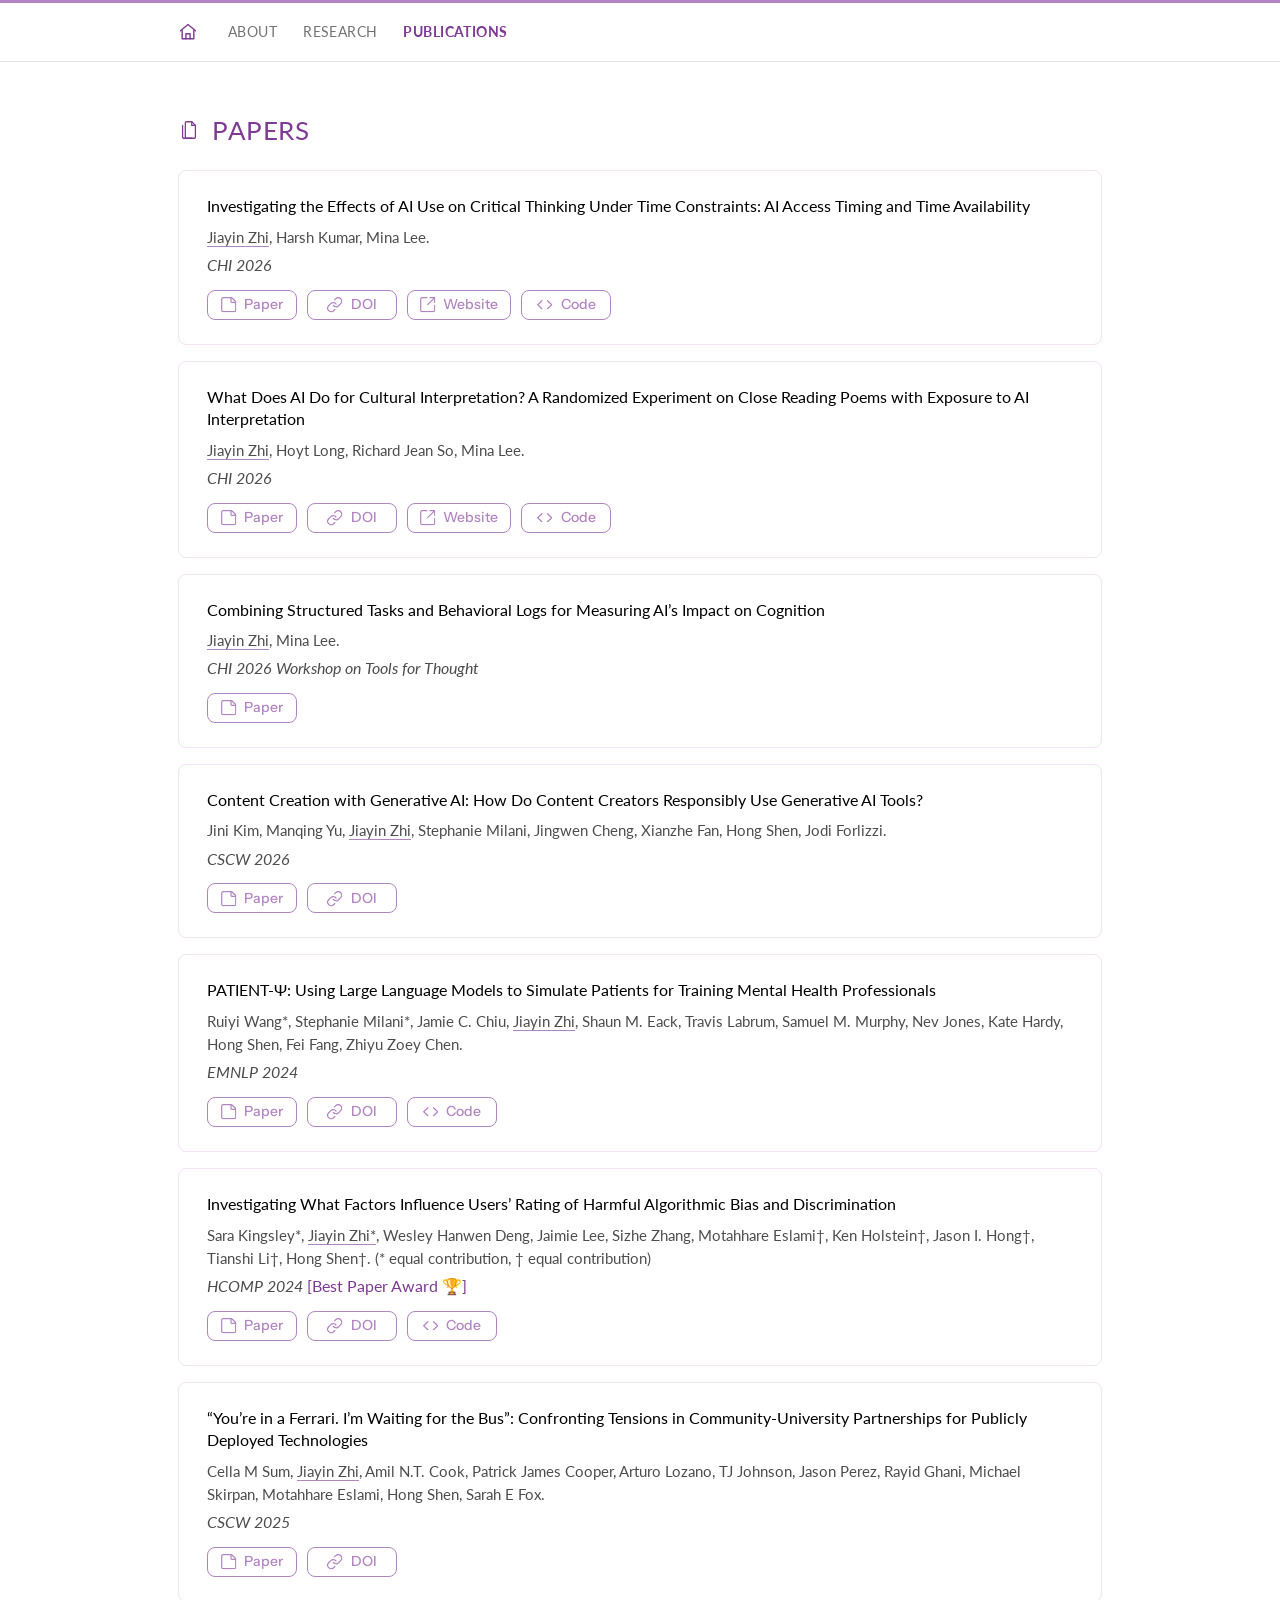
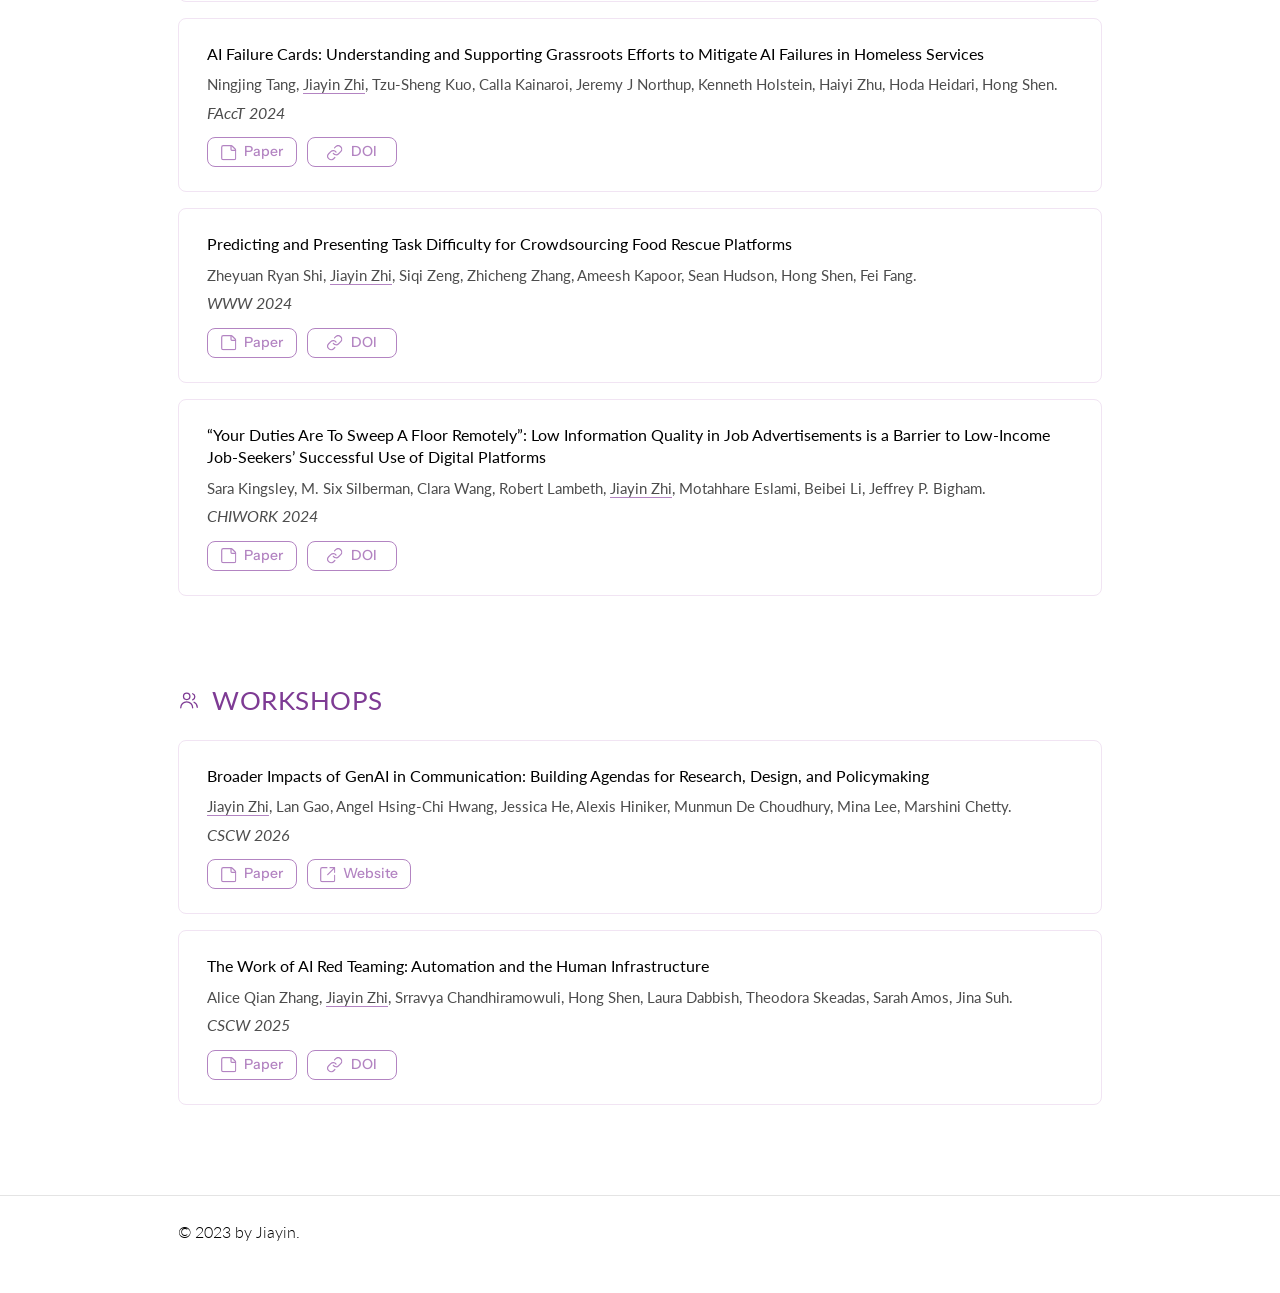
==== commit f7a65e4b: "Add news scroll fade, section glyphs, dark mode and focus states - News list fades at its bottom edg" ====
--- a/paper.html
+++ b/paper.html
@@ -18,6 +18,9 @@
 <symbol id="i-doi" viewBox="-0.7 -0.7 15.36 15.357"><path d="M 5.6 7.653 C 6.208 8.467 7.14 8.976 8.153 9.048 C 9.166 9.121 10.16 8.75 10.878 8.031 L 12.978 5.931 C 14.304 4.558 14.285 2.375 12.935 1.025 C 11.585 -0.325 9.402 -0.344 8.029 0.982 L 6.825 2.179"/><path d="M 8.36 6.304 C 7.752 5.49 6.821 4.981 5.808 4.909 C 4.795 4.836 3.8 5.207 3.082 5.926 L 0.982 8.026 C -0.344 9.399 -0.325 11.582 1.025 12.932 C 2.375 14.282 4.558 14.301 5.931 12.975 L 7.128 11.778"/></symbol>
 <symbol id="i-website" viewBox="-0.7 -0.7 15.4 15.4"><path d="M 14 7.778 L 14 12.444 C 14 13.304 13.304 14 12.444 14 L 1.556 14 C 0.696 14 0 13.304 0 12.444 L 0 1.556 C 0 0.696 0.696 0 1.556 0 L 6.222 0 M 14 0 L 7 7 M 9.333 0 L 14 0 L 14 4.667"/></symbol>
 <symbol id="i-code" viewBox="-0.7 -0.7 15.4 9.4"><path d="M 9.8 8 L 14 4 L 9.8 0 M 4.2 0 L 0 4 L 4.2 8"/></symbol>
+<symbol id="i-news" viewBox="0 0 24 24"><path d="M4 5h13a1 1 0 0 1 1 1v14H6a2 2 0 0 1-2-2z"/><path d="M18 9h2v9a2 2 0 0 1-2 2"/><path d="M7.5 9h6M7.5 12.5h6M7.5 16h3.5"/></symbol>
+<symbol id="i-papers" viewBox="0 0 24 24"><path d="M9 3h6l4 4v13a1 1 0 0 1-1 1H9a1 1 0 0 1-1-1V4a1 1 0 0 1 1-1z"/><path d="M15 3v4h4"/><path d="M5 7v13a1 1 0 0 0 1 1h9"/></symbol>
+<symbol id="i-workshop" viewBox="0 0 24 24"><path d="M9.5 11.5a3.5 3.5 0 1 0 0-7 3.5 3.5 0 0 0 0 7z"/><path d="M3 20.5a6.5 6.5 0 0 1 13 0"/><path d="M16 5.2a3.5 3.5 0 0 1 0 6.6"/><path d="M17.5 14.4a6.5 6.5 0 0 1 3.5 5.6"/></symbol>
 <symbol id="i-bookmark" viewBox="0 0 24 24"><path d="M6 3h12a1 1 0 0 1 1 1v17l-7-4.6L5 21V4a1 1 0 0 1 1-1z"/></symbol>
 </defs></svg>
 
@@ -34,7 +37,7 @@
 
 <main class="wrap">
   <section class="section" style="padding-top:48px">
-    <h2>PAPERS</h2>
+    <h2><svg aria-hidden="true"><use href="#i-papers"/></svg>PAPERS</h2>
 
     <article class="work no-thumb">
       <div>
@@ -163,7 +166,7 @@
   </section>
 
   <section class="section">
-    <h2>WORKSHOPS</h2>
+    <h2><svg aria-hidden="true"><use href="#i-workshop"/></svg>WORKSHOPS</h2>
 
     <article class="work no-thumb">
       <div>
--- a/css/style.css
+++ b/css/style.css
@@ -16,6 +16,7 @@
   --muted: #737373;               /* sidebar meta, inactive nav */
   --rule: #e4e4e4;
   --bg: #fff;
+  --card-bg: #fff;
   --sans: "Lato", -apple-system, BlinkMacSystemFont, "Segoe UI", sans-serif;
   --serif: "Cormorant Garamond", Georgia, serif;
   --ui: "Instrument Sans", var(--sans);
@@ -141,6 +142,8 @@
 .socials svg { width: 20px; height: 20px; fill: currentColor; }
 .socials .sep { color: var(--rule); font-size: 15px; }
 
+/* Cap the measure so the bio does not run to 100+ characters on wide screens. */
+.bio { max-width: 64ch; }
 .bio p { margin: 0 0 18px; }
 .bio ul { list-style: none; padding: 0; margin: 0; }
 
@@ -193,10 +196,20 @@
   padding-right: 18px;
   scrollbar-width: thin;
   scrollbar-color: var(--accent-soft) transparent;
-}
-
-.news::-webkit-scrollbar { width: 6px; }
-.news::-webkit-scrollbar-thumb { background: var(--accent-soft); border-radius: 3px; }
+  /* Fade the bottom edge so a clipped line reads as "more below" rather than
+     as the end of the list. Dropped once you have scrolled to the end. */
+  -webkit-mask-image: linear-gradient(to bottom, #000 calc(100% - 36px), transparent);
+  mask-image: linear-gradient(to bottom, #000 calc(100% - 36px), transparent);
+}
+
+.news.at-end {
+  -webkit-mask-image: none;
+  mask-image: none;
+}
+
+.news::-webkit-scrollbar { width: 4px; }
+.news::-webkit-scrollbar-thumb { background: var(--accent-soft); border-radius: 2px; }
+.news::-webkit-scrollbar-track { background: transparent; }
 
 .news p { margin: 0 0 14px; color: var(--body-grey); line-height: 1.5; }
 .news .date { white-space: nowrap; }
@@ -225,8 +238,8 @@
   gap: 30px;
   align-items: center;
   padding: 24px 28px;
-  margin-bottom: 22px;
-  background: #fff;
+  margin-bottom: 16px;
+  background: var(--card-bg);
   border: 1px solid var(--card-line);
   border-radius: 8px;
 }
@@ -307,6 +320,52 @@
   color: var(--ink);
 }
 
+/* --- keyboard focus -------------------------------------------- */
+
+:focus-visible {
+  outline: 2px solid var(--accent);
+  outline-offset: 3px;
+  border-radius: 2px;
+}
+
+/* --- dark mode -------------------------------------------------- */
+
+@media (prefers-color-scheme: dark) {
+  :root {
+    --accent: #c79ad9;
+    --accent-deep: #e6cef2;
+    --accent-soft: #b384c2;
+    --accent-fill: #7e3b94;
+    --accent-wash: rgba(199, 154, 217, 0.16);
+    --card-line: #382f42;
+    --ink: #ece8f0;
+    --ink-soft: rgba(236, 232, 240, 0.72);
+    --body-grey: #b6aec1;
+    --muted: #8d8496;
+    --rule: #2b2434;
+    --bg: #14101a;
+    --card-bg: #1b1622;
+  }
+
+  .nav { background: rgba(20, 16, 26, 0.94); }
+
+  .work { background: var(--card-bg); }
+
+  /* The paper thumbnails are artwork on white, so keep them on white and
+     let the padding read as a mount rather than a glare. */
+  .work .thumb {
+    background: #fff;
+    padding: 6px;
+  }
+
+  .card img.portrait { filter: brightness(0.94); }
+
+  .work .links a { background: transparent; }
+  .work .links a:hover { color: #fff; }
+
+  .news { mask-image: linear-gradient(to bottom, #000 calc(100% - 36px), transparent); }
+}
+
 /* --- small screens --------------------------------------------- */
 
 @media (max-width: 760px) {
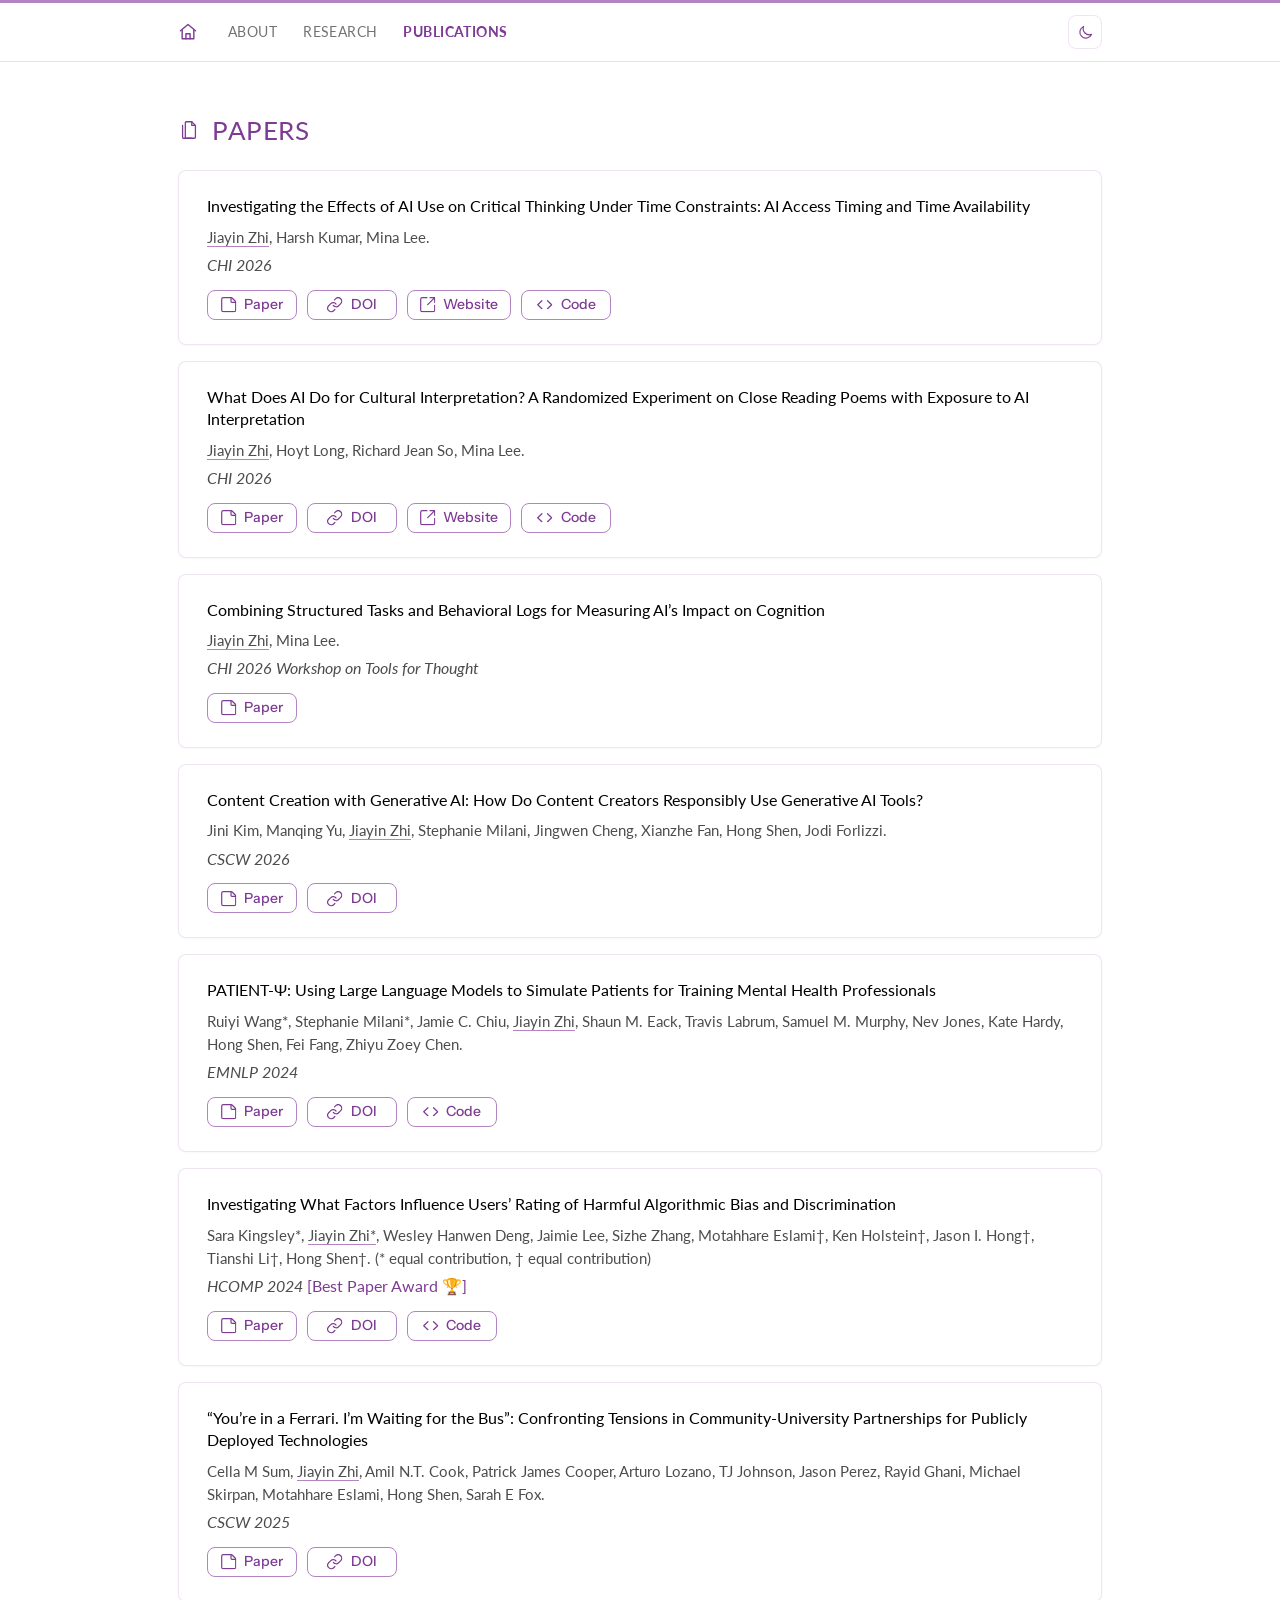
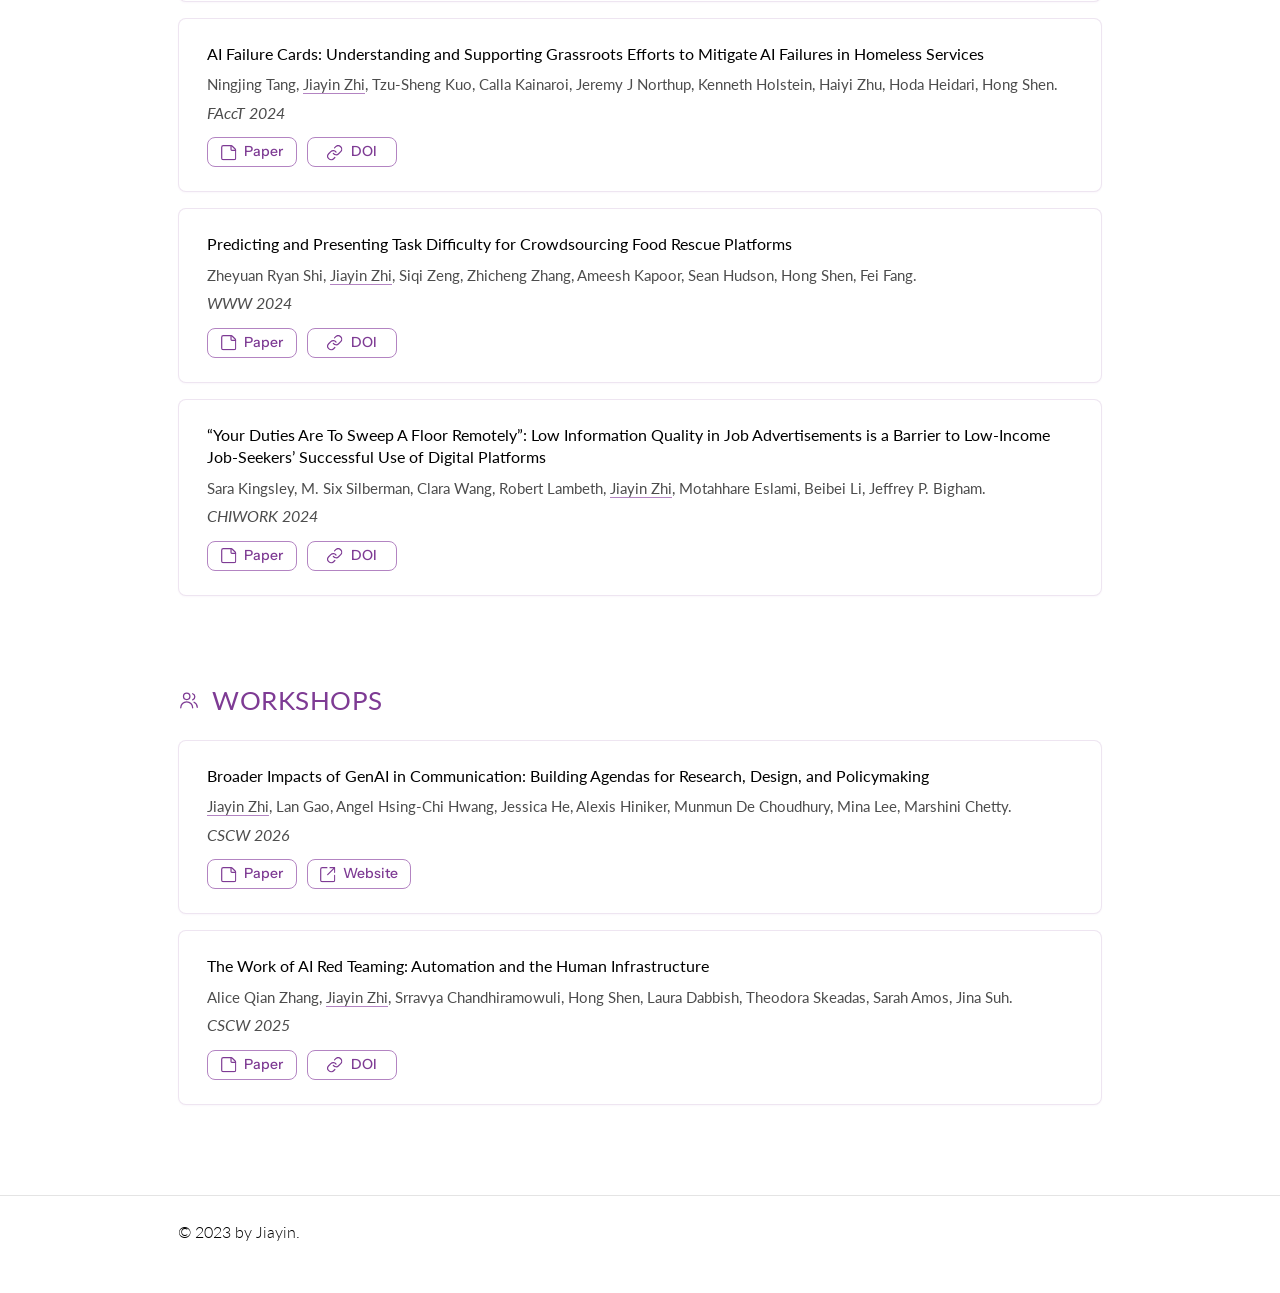
==== commit 48a5849b: "Add a theme toggle to the right of the nav bar Dark tokens move from the media query onto :root[data" ====
--- a/paper.html
+++ b/paper.html
@@ -10,6 +10,15 @@
 <link rel="preconnect" href="https://fonts.gstatic.com" crossorigin>
 <link href="https://fonts.googleapis.com/css2?family=Cormorant+Garamond:wght@400;700&family=Instrument+Sans:wght@500&family=Lato:ital,wght@0,300;0,400;0,700;1,400&display=swap" rel="stylesheet">
 <link rel="stylesheet" href="css/style.css">
+<script>
+(function () {
+  var saved = null;
+  try { saved = localStorage.getItem('theme'); } catch (e) {}
+  var dark = saved ? saved === 'dark'
+    : window.matchMedia('(prefers-color-scheme: dark)').matches;
+  document.documentElement.dataset.theme = dark ? 'dark' : 'light';
+})();
+</script>
 </head>
 <body>
 
@@ -21,6 +30,8 @@
 <symbol id="i-news" viewBox="0 0 24 24"><path d="M4 5h13a1 1 0 0 1 1 1v14H6a2 2 0 0 1-2-2z"/><path d="M18 9h2v9a2 2 0 0 1-2 2"/><path d="M7.5 9h6M7.5 12.5h6M7.5 16h3.5"/></symbol>
 <symbol id="i-papers" viewBox="0 0 24 24"><path d="M9 3h6l4 4v13a1 1 0 0 1-1 1H9a1 1 0 0 1-1-1V4a1 1 0 0 1 1-1z"/><path d="M15 3v4h4"/><path d="M5 7v13a1 1 0 0 0 1 1h9"/></symbol>
 <symbol id="i-workshop" viewBox="0 0 24 24"><path d="M9.5 11.5a3.5 3.5 0 1 0 0-7 3.5 3.5 0 0 0 0 7z"/><path d="M3 20.5a6.5 6.5 0 0 1 13 0"/><path d="M16 5.2a3.5 3.5 0 0 1 0 6.6"/><path d="M17.5 14.4a6.5 6.5 0 0 1 3.5 5.6"/></symbol>
+<symbol id="i-sun" viewBox="0 0 24 24"><circle cx="12" cy="12" r="4.2"/><path d="M12 2.6v2.3M12 19.1v2.3M4.4 4.4l1.6 1.6M18 18l1.6 1.6M2.6 12h2.3M19.1 12h2.3M4.4 19.6l1.6-1.6M18 6l1.6-1.6"/></symbol>
+<symbol id="i-moon" viewBox="0 0 24 24"><path d="M20.6 14.6A8.6 8.6 0 0 1 9.4 3.4a8.6 8.6 0 1 0 11.2 11.2z"/></symbol>
 <symbol id="i-bookmark" viewBox="0 0 24 24"><path d="M6 3h12a1 1 0 0 1 1 1v17l-7-4.6L5 21V4a1 1 0 0 1 1-1z"/></symbol>
 </defs></svg>
 
@@ -32,6 +43,10 @@
     <a href="index.html#about-me">ABOUT</a>
     <a href="index.html#research">RESEARCH</a>
     <a class="active" href="paper.html">PUBLICATIONS</a>
+    <button class="theme-toggle" type="button">
+      <svg class="icon-moon" aria-hidden="true"><use href="#i-moon"/></svg>
+      <svg class="icon-sun" aria-hidden="true"><use href="#i-sun"/></svg>
+    </button>
   </div>
 </nav>
 
@@ -198,5 +213,38 @@
   <div class="wrap">&copy; 2023 by Jiayin.</div>
 </footer>
 
+<script>
+// Theme toggle. Writes the choice to localStorage so it sticks, and keeps
+// following the system setting until the visitor actually picks one.
+(function () {
+  var root = document.documentElement;
+  var btn = document.querySelector('.theme-toggle');
+  if (!btn) return;
+
+  var sync = function () {
+    var dark = root.dataset.theme === 'dark';
+    btn.setAttribute('aria-label', dark ? 'Switch to light theme' : 'Switch to dark theme');
+    btn.setAttribute('aria-pressed', String(dark));
+  };
+
+  btn.addEventListener('click', function () {
+    var dark = root.dataset.theme !== 'dark';
+    root.dataset.theme = dark ? 'dark' : 'light';
+    try { localStorage.setItem('theme', dark ? 'dark' : 'light'); } catch (e) {}
+    sync();
+  });
+
+  window.matchMedia('(prefers-color-scheme: dark)').addEventListener('change', function (e) {
+    var saved = null;
+    try { saved = localStorage.getItem('theme'); } catch (err) {}
+    if (saved) return;
+    root.dataset.theme = e.matches ? 'dark' : 'light';
+    sync();
+  });
+
+  sync();
+})();
+</script>
+
 </body>
 </html>
--- a/css/style.css
+++ b/css/style.css
@@ -1,22 +1,30 @@
 /* ---------------------------------------------------------------
    Jiayin Zhi — personal site
-   Colors, type and interaction states mirror the previous Framer build.
+
+   Every purple on the page comes from exactly two hues:
+     --purple-dark   strong purple  — headings, links, labels, glyphs
+     --purple-light  soft purple    — borders, underlines, rules
+   Anything softer than those is the dark hue at low alpha, so the
+   whole palette stays one family rather than drifting into new tints.
    --------------------------------------------------------------- */
 
 :root {
-  --accent: #7e3b94;        /* headings, active nav, inline links */
-  --accent-deep: #440052;   /* inline link hover */
-  --accent-soft: #b384c2;   /* button border + label, underlines */
-  --accent-fill: #dbbee5;   /* button hover fill */
-  --accent-wash: rgba(126, 59, 148, 0.1);  /* nav + news link hover tint */
-  --card-line: #f1e4f3;     /* card boundary */
+  --purple-dark: #7e3b94;
+  --purple-light: #b384c2;
+  --purple-wash: rgba(126, 59, 148, 0.10);   /* hover tint, category chips */
+  --purple-line: rgba(126, 59, 148, 0.13);   /* card boundary */
+  --purple-shadow: rgba(126, 59, 148, 0.04);
+  --purple-shadow-lift: rgba(126, 59, 148, 0.10);
+  --on-purple: #fff;                         /* text on a filled purple */
+
   --ink: #000;
-  --ink-soft: rgba(0, 0, 0, 0.7); /* author lines */
-  --body-grey: #4c4c4c;           /* news copy, venues */
-  --muted: #737373;               /* sidebar meta, inactive nav */
+  --ink-soft: rgba(0, 0, 0, 0.7);            /* author lines */
+  --body-grey: #4c4c4c;                      /* news copy, venues */
+  --muted: #737373;                          /* sidebar meta, inactive nav */
   --rule: #e4e4e4;
   --bg: #fff;
   --card-bg: #fff;
+
   --sans: "Lato", -apple-system, BlinkMacSystemFont, "Segoe UI", sans-serif;
   --serif: "Cormorant Garamond", Georgia, serif;
   --ui: "Instrument Sans", var(--sans);
@@ -37,18 +45,15 @@
   -webkit-font-smoothing: antialiased;
 }
 
-/* Links tint their own background at 10% on hover and darken, rather than
-   changing colour alone. */
+/* Links keep their colour on hover and signal with a tint of the same
+   purple, so no second dark purple enters the palette. */
 a {
-  color: var(--accent);
+  color: var(--purple-dark);
   text-decoration: none;
   transition: color 0.15s, background-color 0.15s;
 }
 
-a:hover {
-  color: var(--accent-deep);
-  background-color: rgba(68, 0, 82, 0.1);
-}
+a:hover { background-color: var(--purple-wash); }
 
 .wrap {
   max-width: var(--page);
@@ -66,7 +71,7 @@
   z-index: 10;
   background: rgba(255, 255, 255, 0.94);
   backdrop-filter: saturate(180%) blur(8px);
-  border-top: 3px solid var(--accent-soft);
+  border-top: 3px solid var(--purple-light);
   border-bottom: 1px solid var(--rule);
 }
 
@@ -82,22 +87,22 @@
   font-weight: 400;
   letter-spacing: 0.03em;
   color: var(--muted);
-  transition: color 0.2s;
+  transition: color 0.2s, background-color 0.2s;
 }
 
 .nav a:hover {
   color: var(--ink);
-  background-color: var(--accent-wash);
+  background-color: var(--purple-wash);
 }
 
 .nav a.active {
-  color: var(--accent);
+  color: var(--purple-dark);
   font-weight: 700;
 }
 
-.nav .home { display: inline-flex; align-items: center; color: var(--accent); margin-right: 4px; }
+.nav .home { display: inline-flex; align-items: center; color: var(--purple-dark); margin-right: 4px; }
 .nav .home svg { width: 20px; height: 20px; }
-.nav .home:hover { color: var(--accent-deep); background-color: transparent; }
+.nav .home:hover { background-color: transparent; }
 
 /* --- about ----------------------------------------------------- */
 
@@ -122,7 +127,7 @@
   font-weight: 700;
   font-size: 30px;
   line-height: 1.1;
-  color: var(--accent);
+  color: var(--purple-dark);
   margin: 0 0 10px;
 }
 
@@ -134,11 +139,11 @@
 
 .socials a {
   display: inline-flex;
-  color: var(--accent);
-  transition: color 0.2s, transform 0.2s;
-}
-
-.socials a:hover { color: var(--accent-soft); transform: translateY(-2px); }
+  color: var(--purple-dark);
+  transition: transform 0.2s, background-color 0.2s;
+}
+
+.socials a:hover { transform: translateY(-2px); background-color: transparent; }
 .socials svg { width: 20px; height: 20px; fill: currentColor; }
 .socials .sep { color: var(--rule); font-size: 15px; }
 
@@ -158,7 +163,7 @@
   position: absolute;
   left: 0;
   top: 0;
-  color: var(--accent);
+  color: var(--purple-dark);
   font-size: 17px;
 }
 
@@ -173,7 +178,7 @@
   font-weight: 400;
   font-size: 26px;
   letter-spacing: 0.02em;
-  color: var(--accent);
+  color: var(--purple-dark);
   margin: 0 0 20px;
 }
 
@@ -191,11 +196,11 @@
 /* --- news ------------------------------------------------------ */
 
 .news {
-  max-height: 232px;
+  max-height: 250px;
   overflow-y: auto;
   padding-right: 18px;
   scrollbar-width: thin;
-  scrollbar-color: var(--accent-soft) transparent;
+  scrollbar-color: var(--purple-light) transparent;
   /* Fade the bottom edge so a clipped line reads as "more below" rather than
      as the end of the list. Dropped once you have scrolled to the end. */
   -webkit-mask-image: linear-gradient(to bottom, #000 calc(100% - 36px), transparent);
@@ -208,27 +213,57 @@
 }
 
 .news::-webkit-scrollbar { width: 4px; }
-.news::-webkit-scrollbar-thumb { background: var(--accent-soft); border-radius: 2px; }
+.news::-webkit-scrollbar-thumb { background: var(--purple-light); border-radius: 2px; }
 .news::-webkit-scrollbar-track { background: transparent; }
 
-.news p { margin: 0 0 14px; color: var(--body-grey); line-height: 1.5; }
-.news .date { white-space: nowrap; }
-.news .kind { font-weight: 700; }
+/* Date gets its own column so the entries line up; the category is a chip
+   rather than bracketed text. */
+.news p {
+  display: grid;
+  grid-template-columns: 58px 1fr;
+  gap: 0 16px;
+  align-items: baseline;
+  margin: 0 0 16px;
+  color: var(--body-grey);
+  line-height: 1.5;
+}
+
+.news .date {
+  font-size: 13px;
+  font-weight: 700;
+  font-variant-numeric: tabular-nums;
+  letter-spacing: 0.01em;
+  color: var(--muted);
+  white-space: nowrap;
+}
+
+.news .kind {
+  display: inline-block;
+  margin-right: 8px;
+  padding: 1px 9px 2px;
+  border-radius: 999px;
+  background: var(--purple-wash);
+  color: var(--purple-dark);
+  font-size: 11px;
+  font-weight: 700;
+  letter-spacing: 0.07em;
+  text-transform: uppercase;
+  white-space: nowrap;
+  vertical-align: 1px;
+}
+
 .news .venue { font-style: italic; }
 
 /* News links read as body text with a dashed purple rule, not as links. */
 .news a {
   color: var(--ink);
-  text-decoration: underline dashed var(--accent-soft);
+  text-decoration: underline dashed var(--purple-light);
   text-decoration-thickness: 1.5px;
   text-underline-offset: 4px;
-  transition: color 0.2s, text-decoration-color 0.2s;
-}
-
-.news a:hover {
-  color: var(--ink);
-  background-color: var(--accent-wash);
-}
+  transition: background-color 0.2s;
+}
+
+.news a:hover { background-color: var(--purple-wash); }
 
 /* --- works ----------------------------------------------------- */
 
@@ -240,8 +275,17 @@
   padding: 24px 28px;
   margin-bottom: 16px;
   background: var(--card-bg);
-  border: 1px solid var(--card-line);
+  border: 1px solid var(--purple-line);
   border-radius: 8px;
+  box-shadow: 0 1px 2px var(--purple-shadow);
+  transition: box-shadow 0.25s, border-color 0.25s, transform 0.25s;
+}
+
+/* Cards lift toward the reader and firm up their boundary on hover. */
+.work:hover {
+  border-color: var(--purple-light);
+  box-shadow: 0 6px 20px var(--purple-shadow-lift);
+  transform: translateY(-2px);
 }
 
 /* The publications page lists entries without thumbnails. */
@@ -260,13 +304,13 @@
 
 .work .authors .me {
   text-decoration: underline;
-  text-decoration-color: var(--accent-soft);
+  text-decoration-color: var(--purple-light);
   text-decoration-thickness: 1px;
   text-underline-offset: 3px;
 }
 
 .work .venue { margin: 0 0 12px; font-size: 16px; font-style: italic; color: var(--body-grey); }
-.work .award { font-style: normal; color: var(--accent); }
+.work .award { font-style: normal; color: var(--purple-dark); }
 
 .work .links { display: flex; flex-wrap: wrap; gap: 10px; }
 
@@ -278,19 +322,22 @@
   min-width: 90px;
   height: 30px;
   padding: 0 12px;
-  background: #fff;
-  border: 1px solid var(--accent-soft);
+  background: transparent;
+  border: 1px solid var(--purple-light);
   border-radius: 8px;
   font-family: var(--ui);
   font-size: 14px;
   font-weight: 500;
-  color: var(--accent-soft);
-  transition: background-color 0.2s, color 0.2s;
+  /* Label and icon are the strong purple; the icons inherit it through
+     stroke: currentColor. */
+  color: var(--purple-dark);
+  transition: background-color 0.2s, color 0.2s, border-color 0.2s;
 }
 
 .work .links a:hover {
-  background: var(--accent-fill);
-  color: #fff;
+  background: var(--purple-dark);
+  border-color: var(--purple-dark);
+  color: var(--on-purple);
 }
 
 /* Sizes are 14px of drawing plus the 0.7 units of stroke padding baked into
@@ -320,51 +367,96 @@
   color: var(--ink);
 }
 
+/* --- motion ----------------------------------------------------- */
+
+@media (prefers-reduced-motion: reduce) {
+  * { transition: none !important; }
+  .work:hover { transform: none; }
+  .socials a:hover { transform: none; }
+}
+
 /* --- keyboard focus -------------------------------------------- */
 
 :focus-visible {
-  outline: 2px solid var(--accent);
+  outline: 2px solid var(--purple-dark);
   outline-offset: 3px;
   border-radius: 2px;
 }
 
 /* --- dark mode -------------------------------------------------- */
 
-@media (prefers-color-scheme: dark) {
-  :root {
-    --accent: #c79ad9;
-    --accent-deep: #e6cef2;
-    --accent-soft: #b384c2;
-    --accent-fill: #7e3b94;
-    --accent-wash: rgba(199, 154, 217, 0.16);
-    --card-line: #382f42;
-    --ink: #ece8f0;
-    --ink-soft: rgba(236, 232, 240, 0.72);
-    --body-grey: #b6aec1;
-    --muted: #8d8496;
-    --rule: #2b2434;
-    --bg: #14101a;
-    --card-bg: #1b1622;
-  }
-
-  .nav { background: rgba(20, 16, 26, 0.94); }
-
-  .work { background: var(--card-bg); }
-
-  /* The paper thumbnails are artwork on white, so keep them on white and
-     let the padding read as a mount rather than a glare. */
-  .work .thumb {
-    background: #fff;
-    padding: 6px;
-  }
-
-  .card img.portrait { filter: brightness(0.94); }
-
-  .work .links a { background: transparent; }
-  .work .links a:hover { color: #fff; }
-
-  .news { mask-image: linear-gradient(to bottom, #000 calc(100% - 36px), transparent); }
-}
+/* data-theme is stamped on <html> by an inline script in <head>, before
+   first paint, from the saved choice or the system setting. Keying off the
+   attribute rather than the media query lets the toggle override the system. */
+
+:root[data-theme="dark"] {
+  /* Same two roles, lifted for a dark ground: the strong purple carries
+     text, the soft purple stays behind it on borders. */
+  --purple-dark: #c79ad9;
+  --purple-light: #8f66a3;
+  --purple-wash: rgba(199, 154, 217, 0.16);
+  --purple-line: rgba(199, 154, 217, 0.18);
+  --purple-shadow: rgba(0, 0, 0, 0.35);
+  --purple-shadow-lift: rgba(0, 0, 0, 0.55);
+  --on-purple: #14101a;
+
+  --ink: #ece8f0;
+  --ink-soft: rgba(236, 232, 240, 0.72);
+  --body-grey: #b6aec1;
+  --muted: #8d8496;
+  --rule: #2b2434;
+  --bg: #14101a;
+  --card-bg: #1b1622;
+}
+
+:root[data-theme="dark"] .nav { background: rgba(20, 16, 26, 0.94); }
+
+/* The paper thumbnails are artwork on white, so keep them on white and
+   let the padding read as a mount rather than a glare. */
+:root[data-theme="dark"] .work .thumb {
+  background: #fff;
+  padding: 6px;
+}
+
+:root[data-theme="dark"] .card img.portrait { filter: brightness(0.94); }
+
+/* --- theme toggle ----------------------------------------------- */
+
+.theme-toggle {
+  margin-left: auto;         /* pins the control to the right of the bar */
+  display: inline-flex;
+  align-items: center;
+  justify-content: center;
+  width: 34px;
+  height: 34px;
+  padding: 0;
+  border: 1px solid var(--purple-line);
+  border-radius: 8px;
+  background: transparent;
+  color: var(--purple-dark);
+  cursor: pointer;
+  transition: background-color 0.2s, border-color 0.2s;
+}
+
+.theme-toggle:hover {
+  background: var(--purple-wash);
+  border-color: var(--purple-light);
+}
+
+.theme-toggle svg {
+  width: 17px;
+  height: 17px;
+  fill: none;
+  stroke: currentColor;
+  stroke-width: 1.6;
+  stroke-linecap: round;
+  stroke-linejoin: round;
+}
+
+/* Show the destination, not the current state: a moon while light. */
+.theme-toggle .icon-sun { display: none; }
+:root[data-theme="dark"] .theme-toggle .icon-sun { display: block; }
+:root[data-theme="dark"] .theme-toggle .icon-moon { display: none; }
 
 /* --- small screens --------------------------------------------- */
 
@@ -380,4 +472,5 @@
 
   .nav .wrap { gap: 16px; overflow-x: auto; }
   .news { max-height: none; overflow: visible; padding-right: 0; }
-}
+  .news p { grid-template-columns: 1fr; gap: 5px; }
+}
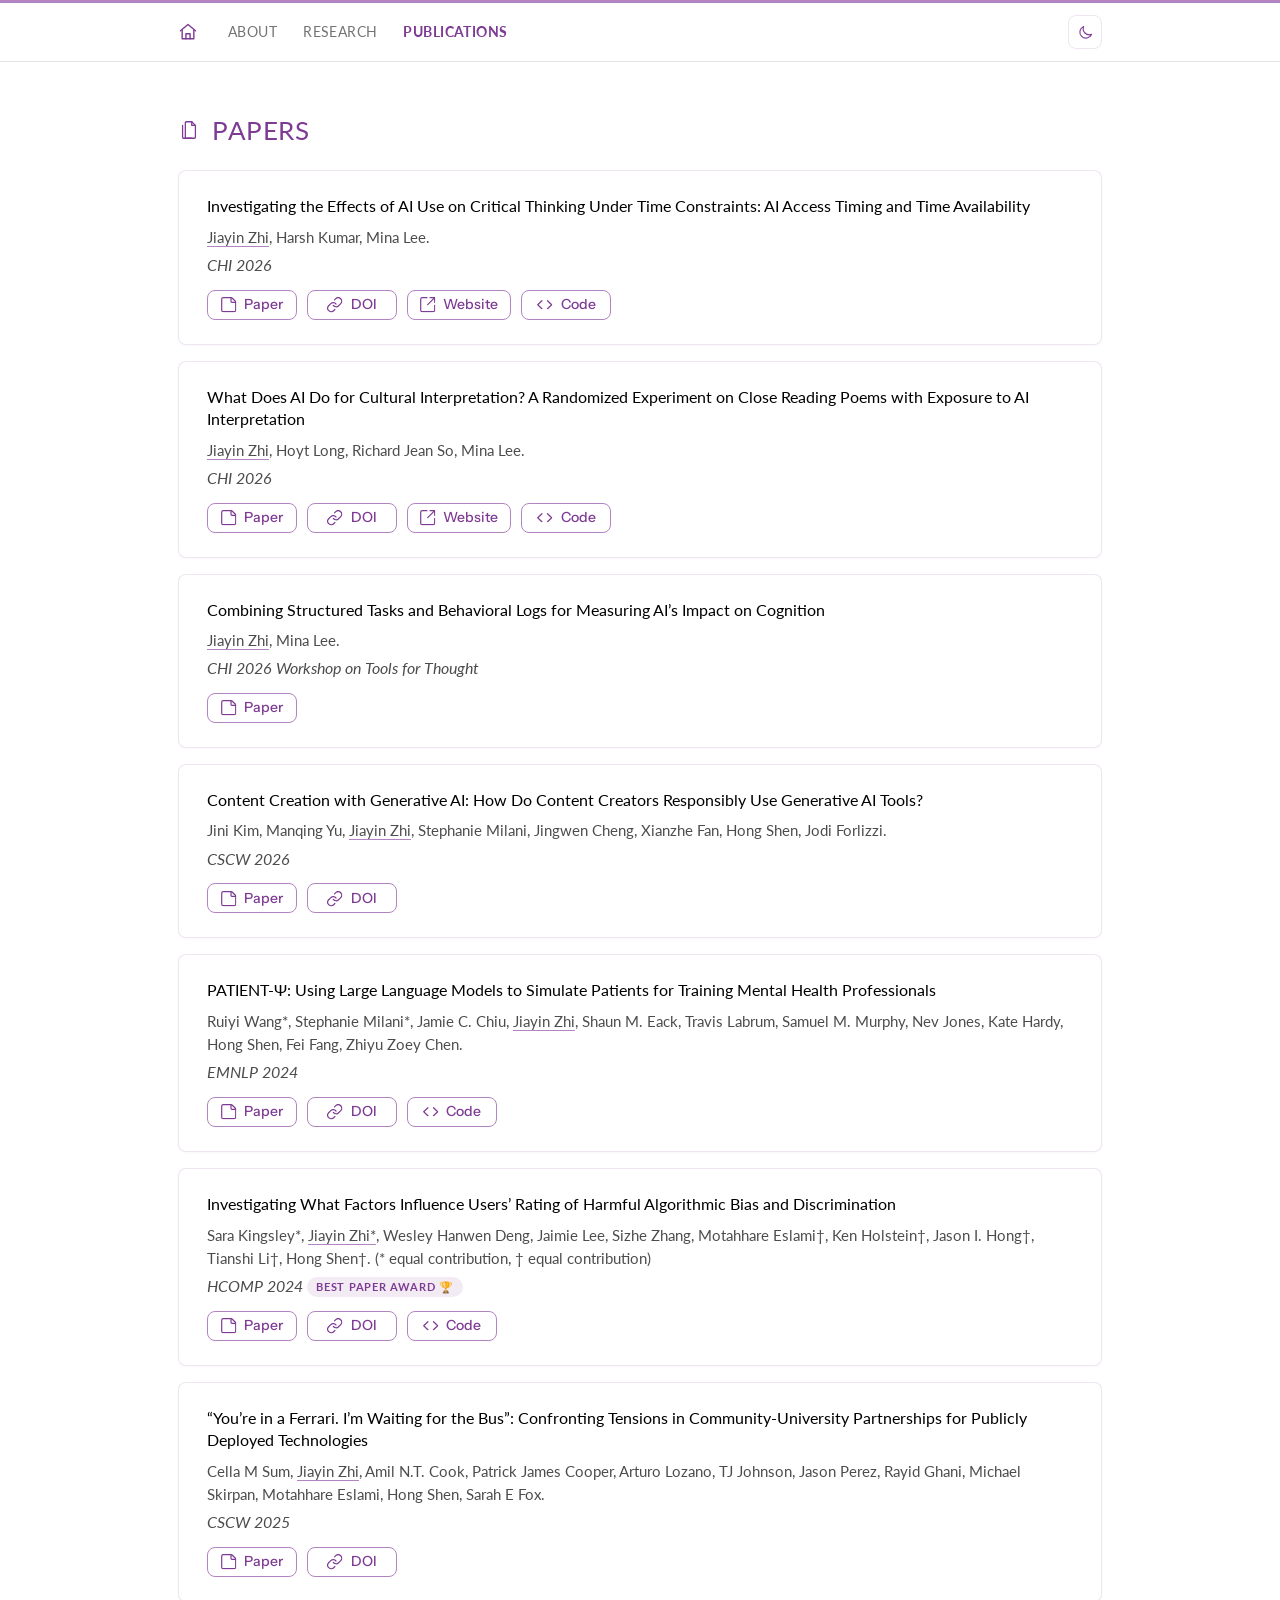
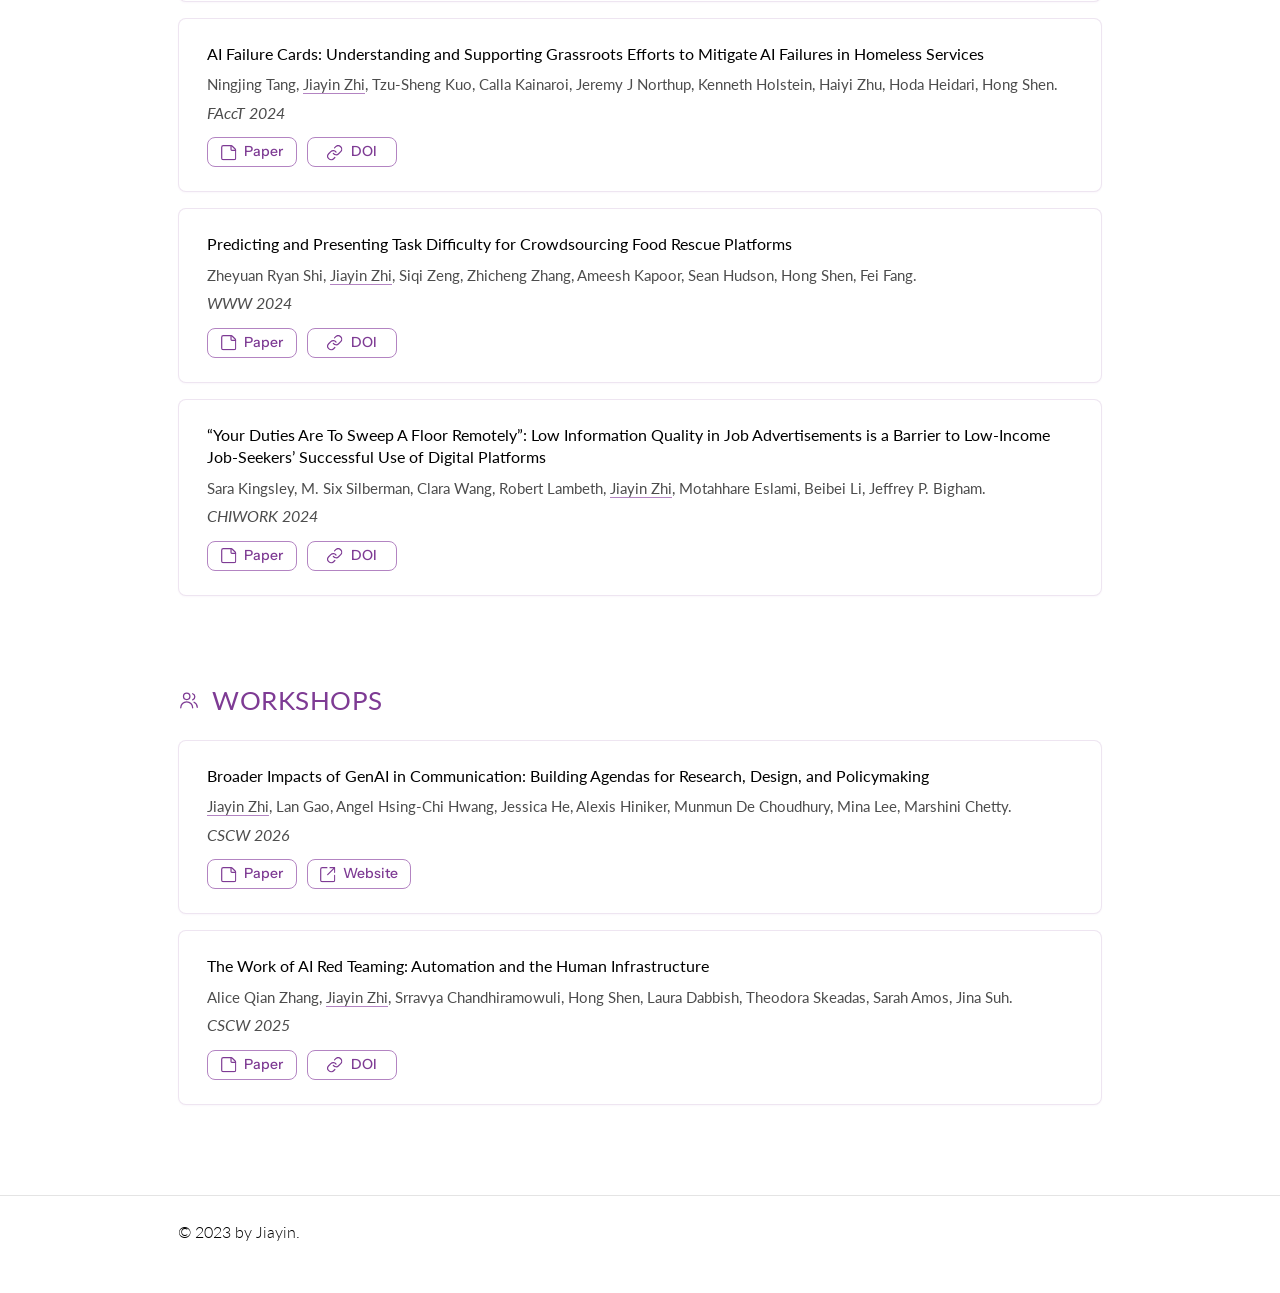
==== commit 2c00c6d0: "Normalise thumbnails, chip the award, add print and skip-link support - Thumbnails render in a unifo" ====
--- a/paper.html
+++ b/paper.html
@@ -32,8 +32,11 @@
 <symbol id="i-workshop" viewBox="0 0 24 24"><path d="M9.5 11.5a3.5 3.5 0 1 0 0-7 3.5 3.5 0 0 0 0 7z"/><path d="M3 20.5a6.5 6.5 0 0 1 13 0"/><path d="M16 5.2a3.5 3.5 0 0 1 0 6.6"/><path d="M17.5 14.4a6.5 6.5 0 0 1 3.5 5.6"/></symbol>
 <symbol id="i-sun" viewBox="0 0 24 24"><circle cx="12" cy="12" r="4.2"/><path d="M12 2.6v2.3M12 19.1v2.3M4.4 4.4l1.6 1.6M18 18l1.6 1.6M2.6 12h2.3M19.1 12h2.3M4.4 19.6l1.6-1.6M18 6l1.6-1.6"/></symbol>
 <symbol id="i-moon" viewBox="0 0 24 24"><path d="M20.6 14.6A8.6 8.6 0 0 1 9.4 3.4a8.6 8.6 0 1 0 11.2 11.2z"/></symbol>
+<symbol id="i-mail" viewBox="0 0 24 24"><rect x="2.5" y="5" width="19" height="14" rx="2"/><path d="m3 6.5 9 6.2 9-6.2"/></symbol>
 <symbol id="i-bookmark" viewBox="0 0 24 24"><path d="M6 3h12a1 1 0 0 1 1 1v17l-7-4.6L5 21V4a1 1 0 0 1 1-1z"/></symbol>
 </defs></svg>
+
+<a class="skip-link" href="#main">Skip to content</a>
 
 <nav class="nav">
   <div class="wrap">
@@ -50,7 +53,7 @@
   </div>
 </nav>
 
-<main class="wrap">
+<main class="wrap" id="main">
   <section class="section" style="padding-top:48px">
     <h2><svg aria-hidden="true"><use href="#i-papers"/></svg>PAPERS</h2>
 
@@ -122,7 +125,7 @@
       <div>
         <h4>Investigating What Factors Influence Users&rsquo; Rating of Harmful Algorithmic Bias and Discrimination</h4>
         <p class="authors">Sara Kingsley*, <span class="me">Jiayin Zhi*</span>, Wesley Hanwen Deng, Jaimie Lee, Sizhe Zhang, Motahhare Eslami&dagger;, Ken Holstein&dagger;, Jason I. Hong&dagger;, Tianshi Li&dagger;, Hong Shen&dagger;. (* equal contribution, &dagger; equal contribution)</p>
-        <p class="venue">HCOMP 2024 <span class="award">[Best Paper Award &#127942;]</span></p>
+        <p class="venue">HCOMP 2024 <span class="award">Best Paper Award &#127942;</span></p>
         <div class="links">
           <a href="https://ojs.aaai.org/index.php/HCOMP/article/view/31602/33768" target="_blank" rel="noopener"><svg aria-hidden="true"><use href="#i-paper"/></svg>Paper</a>
           <a href="https://doi.org/10.1609/hcomp.v12i1.31602" target="_blank" rel="noopener"><svg aria-hidden="true"><use href="#i-doi"/></svg>DOI</a>
--- a/css/style.css
+++ b/css/style.css
@@ -1,21 +1,23 @@
 /* ---------------------------------------------------------------
    Jiayin Zhi — personal site
 
-   Every purple on the page comes from exactly two hues:
-     --purple-dark   strong purple  — headings, links, labels, glyphs
-     --purple-light  soft purple    — borders, underlines, rules
-   Anything softer than those is the dark hue at low alpha, so the
-   whole palette stays one family rather than drifting into new tints.
+   Every accent on the page comes from exactly two hues:
+     --accent-strong   headings, links, labels, glyphs
+     --accent-soft     borders, underlines, rules
+   Anything softer is the strong hue at low alpha, so the palette stays
+   one family rather than drifting into new tints. Retheming the site is
+   therefore a matter of changing the values in :root and the matching
+   rgba() tints — nothing else references a colour literal.
    --------------------------------------------------------------- */
 
 :root {
-  --purple-dark: #7e3b94;
-  --purple-light: #b384c2;
-  --purple-wash: rgba(126, 59, 148, 0.10);   /* hover tint, category chips */
-  --purple-line: rgba(126, 59, 148, 0.13);   /* card boundary */
-  --purple-shadow: rgba(126, 59, 148, 0.04);
-  --purple-shadow-lift: rgba(126, 59, 148, 0.10);
-  --on-purple: #fff;                         /* text on a filled purple */
+  --accent-strong: #7e3b94;
+  --accent-soft: #b384c2;
+  --accent-wash: rgba(126, 59, 148, 0.10);   /* hover tint, category chips */
+  --accent-line: rgba(126, 59, 148, 0.13);   /* card boundary */
+  --accent-shadow: rgba(126, 59, 148, 0.04);
+  --accent-shadow-lift: rgba(126, 59, 148, 0.10);
+  --on-accent: #fff;                         /* text on a filled purple */
 
   --ink: #000;
   --ink-soft: rgba(0, 0, 0, 0.7);            /* author lines */
@@ -24,6 +26,7 @@
   --rule: #e4e4e4;
   --bg: #fff;
   --card-bg: #fff;
+  --thumb-bg: #faf9fb;
 
   --sans: "Lato", -apple-system, BlinkMacSystemFont, "Segoe UI", sans-serif;
   --serif: "Cormorant Garamond", Georgia, serif;
@@ -48,12 +51,12 @@
 /* Links keep their colour on hover and signal with a tint of the same
    purple, so no second dark purple enters the palette. */
 a {
-  color: var(--purple-dark);
+  color: var(--accent-strong);
   text-decoration: none;
   transition: color 0.15s, background-color 0.15s;
 }
 
-a:hover { background-color: var(--purple-wash); }
+a:hover { background-color: var(--accent-wash); }
 
 .wrap {
   max-width: var(--page);
@@ -71,7 +74,7 @@
   z-index: 10;
   background: rgba(255, 255, 255, 0.94);
   backdrop-filter: saturate(180%) blur(8px);
-  border-top: 3px solid var(--purple-light);
+  border-top: 3px solid var(--accent-soft);
   border-bottom: 1px solid var(--rule);
 }
 
@@ -92,15 +95,15 @@
 
 .nav a:hover {
   color: var(--ink);
-  background-color: var(--purple-wash);
+  background-color: var(--accent-wash);
 }
 
 .nav a.active {
-  color: var(--purple-dark);
+  color: var(--accent-strong);
   font-weight: 700;
 }
 
-.nav .home { display: inline-flex; align-items: center; color: var(--purple-dark); margin-right: 4px; }
+.nav .home { display: inline-flex; align-items: center; color: var(--accent-strong); margin-right: 4px; }
 .nav .home svg { width: 20px; height: 20px; }
 .nav .home:hover { background-color: transparent; }
 
@@ -127,19 +130,37 @@
   font-weight: 700;
   font-size: 30px;
   line-height: 1.1;
-  color: var(--purple-dark);
+  color: var(--accent-strong);
   margin: 0 0 10px;
 }
 
 .card .role,
 .card .affil { font-style: italic; font-size: 15px; margin: 0; color: var(--muted); }
-.card .email { margin: 14px 0 18px; font-size: 15px; color: var(--muted); }
+.card .email {
+  display: flex;
+  align-items: center;
+  gap: 8px;
+  margin: 14px 0 18px;
+  font-size: 15px;
+  color: var(--muted);
+}
+
+.card .email .mail {
+  width: 16px;
+  height: 16px;
+  flex-shrink: 0;
+  fill: none;
+  stroke: var(--accent-strong);
+  stroke-width: 1.5;
+  stroke-linecap: round;
+  stroke-linejoin: round;
+}
 
 .socials { display: flex; align-items: center; gap: 10px; }
 
 .socials a {
   display: inline-flex;
-  color: var(--purple-dark);
+  color: var(--accent-strong);
   transition: transform 0.2s, background-color 0.2s;
 }
 
@@ -163,7 +184,7 @@
   position: absolute;
   left: 0;
   top: 0;
-  color: var(--purple-dark);
+  color: var(--accent-strong);
   font-size: 17px;
 }
 
@@ -178,7 +199,7 @@
   font-weight: 400;
   font-size: 26px;
   letter-spacing: 0.02em;
-  color: var(--purple-dark);
+  color: var(--accent-strong);
   margin: 0 0 20px;
 }
 
@@ -200,7 +221,7 @@
   overflow-y: auto;
   padding-right: 18px;
   scrollbar-width: thin;
-  scrollbar-color: var(--purple-light) transparent;
+  scrollbar-color: var(--accent-soft) transparent;
   /* Fade the bottom edge so a clipped line reads as "more below" rather than
      as the end of the list. Dropped once you have scrolled to the end. */
   -webkit-mask-image: linear-gradient(to bottom, #000 calc(100% - 36px), transparent);
@@ -213,7 +234,7 @@
 }
 
 .news::-webkit-scrollbar { width: 4px; }
-.news::-webkit-scrollbar-thumb { background: var(--purple-light); border-radius: 2px; }
+.news::-webkit-scrollbar-thumb { background: var(--accent-soft); border-radius: 2px; }
 .news::-webkit-scrollbar-track { background: transparent; }
 
 /* Date gets its own column so the entries line up; the category is a chip
@@ -237,14 +258,17 @@
   white-space: nowrap;
 }
 
-.news .kind {
+/* Shared chip: news categories and the award marker. */
+.news .kind,
+.work .award {
   display: inline-block;
-  margin-right: 8px;
   padding: 1px 9px 2px;
   border-radius: 999px;
-  background: var(--purple-wash);
-  color: var(--purple-dark);
+  background: var(--accent-wash);
+  color: var(--accent-strong);
+  font-family: var(--sans);
   font-size: 11px;
+  font-style: normal;
   font-weight: 700;
   letter-spacing: 0.07em;
   text-transform: uppercase;
@@ -252,18 +276,20 @@
   vertical-align: 1px;
 }
 
+.news .kind { margin-right: 8px; }
+
 .news .venue { font-style: italic; }
 
-/* News links read as body text with a dashed purple rule, not as links. */
+/* News links read as body text with a dashed rule, not as links. */
 .news a {
   color: var(--ink);
-  text-decoration: underline dashed var(--purple-light);
+  text-decoration: underline dashed var(--accent-soft);
   text-decoration-thickness: 1.5px;
   text-underline-offset: 4px;
   transition: background-color 0.2s;
 }
 
-.news a:hover { background-color: var(--purple-wash); }
+.news a:hover { background-color: var(--accent-wash); }
 
 /* --- works ----------------------------------------------------- */
 
@@ -275,23 +301,34 @@
   padding: 24px 28px;
   margin-bottom: 16px;
   background: var(--card-bg);
-  border: 1px solid var(--purple-line);
+  border: 1px solid var(--accent-line);
   border-radius: 8px;
-  box-shadow: 0 1px 2px var(--purple-shadow);
+  box-shadow: 0 1px 2px var(--accent-shadow);
   transition: box-shadow 0.25s, border-color 0.25s, transform 0.25s;
 }
 
 /* Cards lift toward the reader and firm up their boundary on hover. */
 .work:hover {
-  border-color: var(--purple-light);
-  box-shadow: 0 6px 20px var(--purple-shadow-lift);
+  border-color: var(--accent-soft);
+  box-shadow: 0 6px 20px var(--accent-shadow-lift);
   transform: translateY(-2px);
 }
 
 /* The publications page lists entries without thumbnails. */
 .work.no-thumb { grid-template-columns: 1fr; }
 
-.work .thumb { width: 100%; border-radius: 4px; display: block; }
+/* Thumbnails range from wide banners to squares. A fixed-ratio mount with
+   the figure contained inside keeps the column regular without cropping
+   anything out of a research figure. */
+.work .thumb {
+  display: block;
+  width: 100%;
+  aspect-ratio: 3 / 2;
+  object-fit: contain;
+  background: var(--thumb-bg);
+  border-radius: 4px;
+  padding: 8px;
+}
 
 .work h4 {
   font-size: 16px;
@@ -304,13 +341,13 @@
 
 .work .authors .me {
   text-decoration: underline;
-  text-decoration-color: var(--purple-light);
+  text-decoration-color: var(--accent-soft);
   text-decoration-thickness: 1px;
   text-underline-offset: 3px;
 }
 
 .work .venue { margin: 0 0 12px; font-size: 16px; font-style: italic; color: var(--body-grey); }
-.work .award { font-style: normal; color: var(--purple-dark); }
+.work .award { font-style: normal; color: var(--accent-strong); }
 
 .work .links { display: flex; flex-wrap: wrap; gap: 10px; }
 
@@ -323,21 +360,21 @@
   height: 30px;
   padding: 0 12px;
   background: transparent;
-  border: 1px solid var(--purple-light);
+  border: 1px solid var(--accent-soft);
   border-radius: 8px;
   font-family: var(--ui);
   font-size: 14px;
   font-weight: 500;
   /* Label and icon are the strong purple; the icons inherit it through
      stroke: currentColor. */
-  color: var(--purple-dark);
+  color: var(--accent-strong);
   transition: background-color 0.2s, color 0.2s, border-color 0.2s;
 }
 
 .work .links a:hover {
-  background: var(--purple-dark);
-  border-color: var(--purple-dark);
-  color: var(--on-purple);
+  background: var(--accent-strong);
+  border-color: var(--accent-strong);
+  color: var(--on-accent);
 }
 
 /* Sizes are 14px of drawing plus the 0.7 units of stroke padding baked into
@@ -378,9 +415,77 @@
 /* --- keyboard focus -------------------------------------------- */
 
 :focus-visible {
-  outline: 2px solid var(--purple-dark);
+  outline: 2px solid var(--accent-strong);
   outline-offset: 3px;
   border-radius: 2px;
+}
+
+/* Off-screen until the first Tab press, then drops into the top-left. */
+.skip-link {
+  position: absolute;
+  left: 12px;
+  top: -60px;
+  z-index: 20;
+  padding: 9px 16px;
+  background: var(--accent-strong);
+  color: var(--on-accent);
+  border-radius: 0 0 8px 8px;
+  font-size: 14px;
+  font-weight: 700;
+  transition: top 0.15s;
+}
+
+.skip-link:focus {
+  top: 0;
+  background: var(--accent-strong);
+  color: var(--on-accent);
+}
+
+/* --- print ------------------------------------------------------ */
+
+@media print {
+  :root { --accent-strong: #000; --accent-soft: #999; }
+
+  .nav, .theme-toggle, .skip-link { display: none; }
+
+  body { font-size: 11pt; background: #fff; color: #000; }
+
+  .wrap { max-width: none; padding: 0; }
+
+  /* Nothing should stay hidden inside a scroll area on paper. */
+  .news {
+    max-height: none;
+    overflow: visible;
+    -webkit-mask-image: none;
+    mask-image: none;
+  }
+
+  .work {
+    border: 1px solid #ccc;
+    box-shadow: none;
+    break-inside: avoid;
+  }
+
+  .section { padding: 12px 0; }
+
+  /* Links lose their href on paper unless it is spelled out. */
+  .bio a::after,
+  .news a::after {
+    content: " (" attr(href) ")";
+    font-size: 9pt;
+    color: #555;
+    word-break: break-all;
+  }
+
+  .work .links a::after {
+    content: " " attr(href);
+    font-size: 8pt;
+    color: #555;
+    word-break: break-all;
+  }
+
+  .work .links { display: block; }
+  .work .links a { display: block; min-width: 0; height: auto; border: none; padding: 0; }
 }
 
 /* --- dark mode -------------------------------------------------- */
@@ -392,13 +497,13 @@
 :root[data-theme="dark"] {
   /* Same two roles, lifted for a dark ground: the strong purple carries
      text, the soft purple stays behind it on borders. */
-  --purple-dark: #c79ad9;
-  --purple-light: #8f66a3;
-  --purple-wash: rgba(199, 154, 217, 0.16);
-  --purple-line: rgba(199, 154, 217, 0.18);
-  --purple-shadow: rgba(0, 0, 0, 0.35);
-  --purple-shadow-lift: rgba(0, 0, 0, 0.55);
-  --on-purple: #14101a;
+  --accent-strong: #c79ad9;
+  --accent-soft: #8f66a3;
+  --accent-wash: rgba(199, 154, 217, 0.16);
+  --accent-line: rgba(199, 154, 217, 0.18);
+  --accent-shadow: rgba(0, 0, 0, 0.35);
+  --accent-shadow-lift: rgba(0, 0, 0, 0.55);
+  --on-accent: #14101a;
 
   --ink: #ece8f0;
   --ink-soft: rgba(236, 232, 240, 0.72);
@@ -411,12 +516,9 @@
 
 :root[data-theme="dark"] .nav { background: rgba(20, 16, 26, 0.94); }
 
-/* The paper thumbnails are artwork on white, so keep them on white and
-   let the padding read as a mount rather than a glare. */
-:root[data-theme="dark"] .work .thumb {
-  background: #fff;
-  padding: 6px;
-}
+/* The paper thumbnails are artwork on white, so keep their mount white on
+   a dark ground rather than letting the figures glare. */
+:root[data-theme="dark"] { --thumb-bg: #fff; }
 
 :root[data-theme="dark"] .card img.portrait { filter: brightness(0.94); }
 
@@ -430,17 +532,17 @@
   width: 34px;
   height: 34px;
   padding: 0;
-  border: 1px solid var(--purple-line);
+  border: 1px solid var(--accent-line);
   border-radius: 8px;
   background: transparent;
-  color: var(--purple-dark);
+  color: var(--accent-strong);
   cursor: pointer;
   transition: background-color 0.2s, border-color 0.2s;
 }
 
 .theme-toggle:hover {
-  background: var(--purple-wash);
-  border-color: var(--purple-light);
+  background: var(--accent-wash);
+  border-color: var(--accent-soft);
 }
 
 .theme-toggle svg {
@@ -465,6 +567,7 @@
   .card { text-align: center; }
   .card img.portrait { margin-left: auto; margin-right: auto; }
   .socials { justify-content: center; }
+  .card .email { justify-content: center; }
 
   .work { grid-template-columns: 1fr; gap: 16px; padding: 20px; }
   .work .thumb { max-width: 240px; }
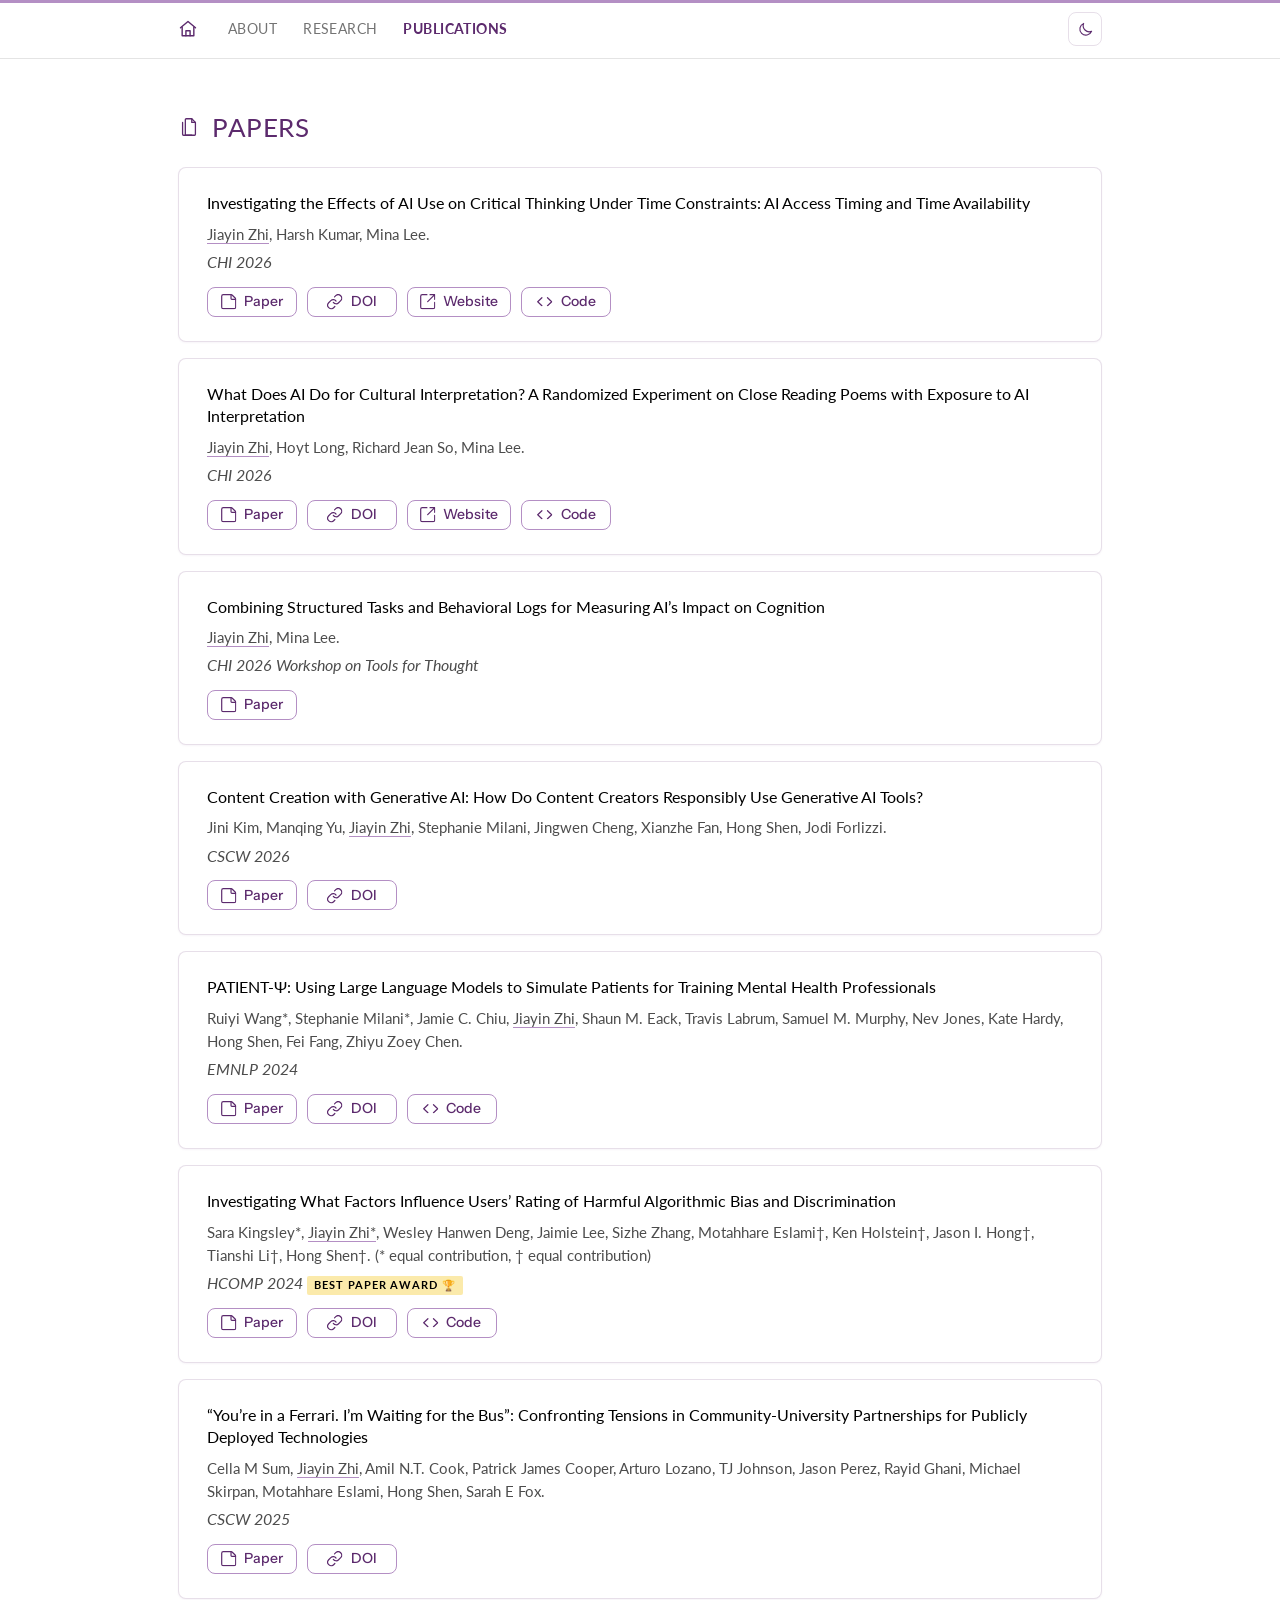
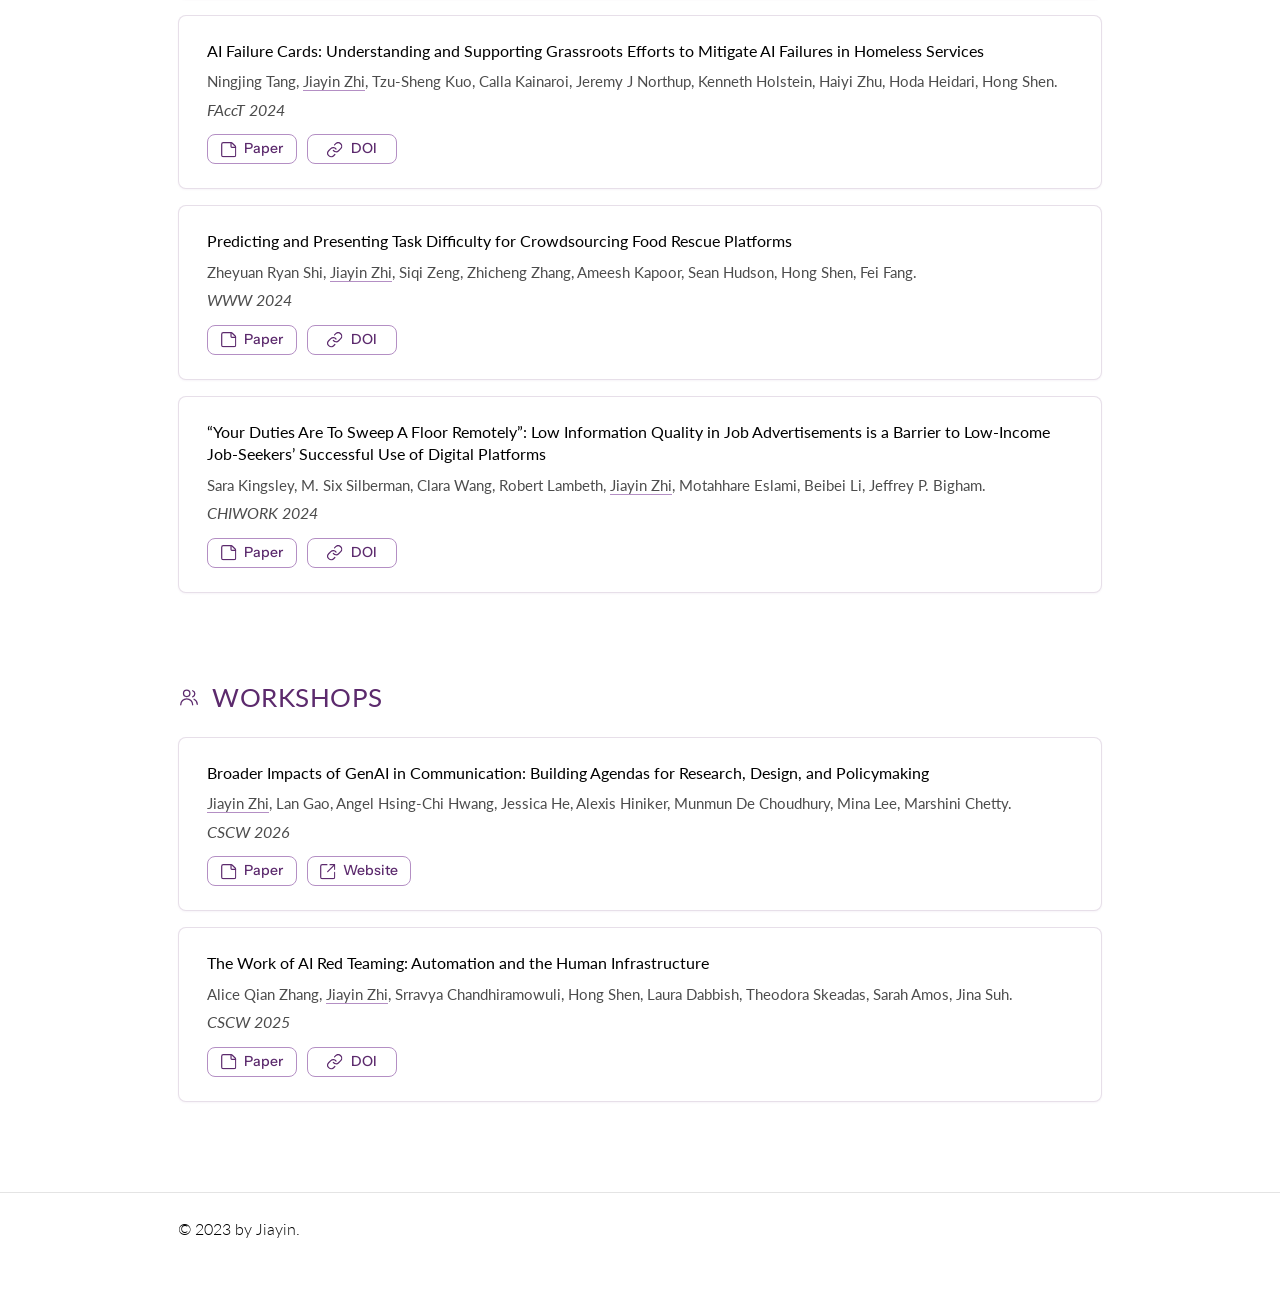
==== commit 9426b900: "Add scroll behaviour: reading progress and arrival reveals The rule along the top of the nav becomes" ====
--- a/paper.html
+++ b/paper.html
@@ -247,6 +247,74 @@
 
   sync();
 })();
+
+// Scroll behaviour: a reading-progress fill on the nav's top rule, and
+// section headings and work cards rising into place as they arrive.
+(function () {
+  var root = document.documentElement;
+  var nav = document.querySelector('.nav');
+  var still = window.matchMedia('(prefers-reduced-motion: reduce)').matches;
+
+  // Elements are only hidden once script is running, so with JS off or
+  // reduced motion on, nothing is ever invisible.
+  var pending = [];
+  if (!still) {
+    pending = Array.prototype.slice.call(
+      document.querySelectorAll('.section > h2, .work'));
+    pending.forEach(function (el) { el.classList.add('reveal'); });
+  }
+
+  var batch = 0;
+
+  function reveal(el) {
+    el.style.transitionDelay = Math.min(batch++, 3) * 70 + 'ms';
+    el.classList.add('in');
+    // Strip the classes once it has arrived, so this transform stops
+    // competing with the card's hover lift.
+    el.addEventListener('transitionend', function () {
+      el.classList.remove('reveal', 'in');
+      el.style.transitionDelay = '';
+    }, { once: true });
+  }
+
+  // A sweep rather than an IntersectionObserver: a fast flick or an anchor
+  // jump can carry an element from below the fold to above it between two
+  // observer samples, leaving it stranded invisible. Checking positions
+  // directly cannot miss.
+  function sweep() {
+    batch = 0;
+    var limit = window.innerHeight;
+    for (var i = pending.length - 1; i >= 0; i--) {
+      if (pending[i].getBoundingClientRect().top < limit) {
+        reveal(pending[i]);
+        pending.splice(i, 1);
+      }
+    }
+  }
+
+  function progress() {
+    if (!nav) return;
+    var max = root.scrollHeight - root.clientHeight;
+    nav.style.setProperty('--progress', max > 0 ? (root.scrollTop / max).toFixed(4) : 1);
+  }
+
+  var queued = false;
+  function frame() {
+    progress();
+    if (pending.length) sweep();
+    queued = false;
+  }
+
+  function onScroll() {
+    if (queued) return;
+    queued = true;
+    requestAnimationFrame(frame);
+  }
+
+  window.addEventListener('scroll', onScroll, { passive: true });
+  window.addEventListener('resize', onScroll);
+  frame();
+})();
 </script>
 
 </body>
--- a/css/style.css
+++ b/css/style.css
@@ -1,23 +1,25 @@
 /* ---------------------------------------------------------------
    Jiayin Zhi — personal site
 
-   Every accent on the page comes from exactly two hues:
+   Two hues do all the work:
      --accent-strong   headings, links, labels, glyphs
      --accent-soft     borders, underlines, rules
-   Anything softer is the strong hue at low alpha, so the palette stays
-   one family rather than drifting into new tints. Retheming the site is
-   therefore a matter of changing the values in :root and the matching
-   rgba() tints — nothing else references a colour literal.
+   Everything softer is the strong hue at low alpha, so the purple stays
+   one family. The one exception is deliberate: --accent-wash is yellow,
+   and it appears only where something is marked — a hovered link, the
+   award. Purple carries the page; yellow points at things.
    --------------------------------------------------------------- */
 
 :root {
-  --accent-strong: #7e3b94;
-  --accent-soft: #b384c2;
-  --accent-wash: rgba(126, 59, 148, 0.10);   /* hover tint, category chips */
-  --accent-line: rgba(126, 59, 148, 0.13);   /* card boundary */
-  --accent-shadow: rgba(126, 59, 148, 0.04);
-  --accent-shadow-lift: rgba(126, 59, 148, 0.10);
+  --accent-strong: #5c2a6d;
+  --accent-soft: #b48fc4;
+  --accent-line: rgba(92, 42, 109, 0.15);    /* card boundary */
+  --accent-shadow: rgba(92, 42, 109, 0.05);
+  --accent-shadow-lift: rgba(92, 42, 109, 0.12);
   --on-accent: #fff;                         /* text on a filled purple */
+
+  --accent-wash: rgba(247, 208, 70, 0.45);   /* the highlighter */
+  --on-wash: #000;                           /* text sitting in it */
 
   --ink: #000;
   --ink-soft: rgba(0, 0, 0, 0.7);            /* author lines */
@@ -32,6 +34,7 @@
   --serif: "Cormorant Garamond", Georgia, serif;
   --ui: "Instrument Sans", var(--sans);
   --page: 980px;
+  --hang: 96px;   /* news category slot; must clear the longest word */
 }
 
 * { box-sizing: border-box; }
@@ -48,15 +51,18 @@
   -webkit-font-smoothing: antialiased;
 }
 
-/* Links keep their colour on hover and signal with a tint of the same
-   purple, so no second dark purple enters the palette. */
+/* Hovering marks a link the way a highlighter would: the text goes to ink
+   and the background goes yellow. One behaviour for every link on the page. */
 a {
   color: var(--accent-strong);
   text-decoration: none;
   transition: color 0.15s, background-color 0.15s;
 }
 
-a:hover { background-color: var(--accent-wash); }
+a:hover {
+  background-color: var(--accent-wash);
+  color: var(--on-wash);
+}
 
 .wrap {
   max-width: var(--page);
@@ -74,8 +80,30 @@
   z-index: 10;
   background: rgba(255, 255, 255, 0.94);
   backdrop-filter: saturate(180%) blur(8px);
-  border-top: 3px solid var(--accent-soft);
   border-bottom: 1px solid var(--rule);
+}
+
+/* The rule along the top of the nav doubles as a reading-progress track:
+   the soft hue is the track, the strong hue fills it as you scroll. */
+.nav::before,
+.nav::after {
+  content: "";
+  position: absolute;
+  top: 0;
+  left: 0;
+  height: 3px;
+}
+
+.nav::before {
+  right: 0;
+  background: var(--accent-soft);
+}
+
+.nav::after {
+  width: 100%;
+  background: var(--accent-strong);
+  transform: scaleX(var(--progress, 0));
+  transform-origin: left;
 }
 
 .nav .wrap {
@@ -94,7 +122,7 @@
 }
 
 .nav a:hover {
-  color: var(--ink);
+  color: var(--on-wash);
   background-color: var(--accent-wash);
 }
 
@@ -258,27 +286,46 @@
   white-space: nowrap;
 }
 
-/* Shared chip: news categories and the award marker. */
-.news .kind,
+/* Hanging indent: the category holds a fixed slot on the first line and the
+   sentence hangs past it, so categories line up into a column inside the
+   running text without needing a grid column of their own. */
+.news .item {
+  display: block;
+  padding-left: var(--hang);
+  text-indent: calc(var(--hang) * -1);
+}
+
+.news .kind {
+  display: inline-block;
+  width: calc(var(--hang) - 8px);
+  text-indent: 0;
+  font-family: var(--sans);
+  font-size: 10.5px;
+  font-weight: 700;
+  letter-spacing: 0.09em;
+  text-transform: uppercase;
+  color: var(--accent-strong);
+  white-space: nowrap;
+}
+
+.news .venue { font-style: italic; }
+
+/* The award is a distinction rather than a category, so it is the one label
+   that gets marked with the highlighter. */
 .work .award {
   display: inline-block;
-  padding: 1px 9px 2px;
-  border-radius: 999px;
+  padding: 1px 7px 2px;
+  border-radius: 2px;
   background: var(--accent-wash);
-  color: var(--accent-strong);
+  color: var(--on-wash);
   font-family: var(--sans);
-  font-size: 11px;
+  font-size: 10.5px;
   font-style: normal;
   font-weight: 700;
-  letter-spacing: 0.07em;
+  letter-spacing: 0.09em;
   text-transform: uppercase;
   white-space: nowrap;
-  vertical-align: 1px;
-}
-
-.news .kind { margin-right: 8px; }
-
-.news .venue { font-style: italic; }
+}
 
 /* News links read as body text with a dashed rule, not as links. */
 .news a {
@@ -286,10 +333,13 @@
   text-decoration: underline dashed var(--accent-soft);
   text-decoration-thickness: 1.5px;
   text-underline-offset: 4px;
-  transition: background-color 0.2s;
-}
-
-.news a:hover { background-color: var(--accent-wash); }
+  transition: color 0.2s, background-color 0.2s;
+}
+
+.news a:hover {
+  color: var(--on-wash);
+  background-color: var(--accent-wash);
+}
 
 /* --- works ----------------------------------------------------- */
 
@@ -347,7 +397,6 @@
 }
 
 .work .venue { margin: 0 0 12px; font-size: 16px; font-style: italic; color: var(--body-grey); }
-.work .award { font-style: normal; color: var(--accent-strong); }
 
 .work .links { display: flex; flex-wrap: wrap; gap: 10px; }
 
@@ -404,6 +453,24 @@
   color: var(--ink);
 }
 
+/* --- scroll reveal ---------------------------------------------- */
+
+/* The class is applied by script, so with JS off nothing is ever hidden.
+   Once an element has finished arriving the classes are stripped, which
+   keeps this transform from overriding the card's hover lift. */
+@media (prefers-reduced-motion: no-preference) {
+  .reveal {
+    opacity: 0;
+    transform: translateY(16px);
+    transition: opacity 0.55s ease, transform 0.55s ease;
+  }
+
+  .reveal.in {
+    opacity: 1;
+    transform: none;
+  }
+}
+
 /* --- motion ----------------------------------------------------- */
 
 @media (prefers-reduced-motion: reduce) {
@@ -496,14 +563,18 @@
 
 :root[data-theme="dark"] {
   /* Same two roles, lifted for a dark ground: the strong purple carries
-     text, the soft purple stays behind it on borders. */
-  --accent-strong: #c79ad9;
-  --accent-soft: #8f66a3;
-  --accent-wash: rgba(199, 154, 217, 0.16);
-  --accent-line: rgba(199, 154, 217, 0.18);
+     text, the soft purple stays behind it on borders. The highlighter has
+     to go nearly opaque here, because a translucent yellow over a dark
+     ground reads as brown — so what sits in it flips to dark ink. */
+  --accent-strong: #c49ad4;
+  --accent-soft: #8a6b99;
+  --accent-line: rgba(196, 154, 212, 0.18);
   --accent-shadow: rgba(0, 0, 0, 0.35);
   --accent-shadow-lift: rgba(0, 0, 0, 0.55);
   --on-accent: #14101a;
+
+  --accent-wash: rgba(247, 208, 70, 0.82);
+  --on-wash: #14101a;
 
   --ink: #ece8f0;
   --ink-soft: rgba(236, 232, 240, 0.72);
@@ -575,5 +646,10 @@
 
   .nav .wrap { gap: 16px; overflow-x: auto; }
   .news { max-height: none; overflow: visible; padding-right: 0; }
+
+  /* Too narrow to hang a label and still leave a readable measure, so the
+     category returns to the flow. */
   .news p { grid-template-columns: 1fr; gap: 5px; }
-}
+  .news .item { padding-left: 0; text-indent: 0; }
+  .news .kind { width: auto; margin-right: 10px; }
+}
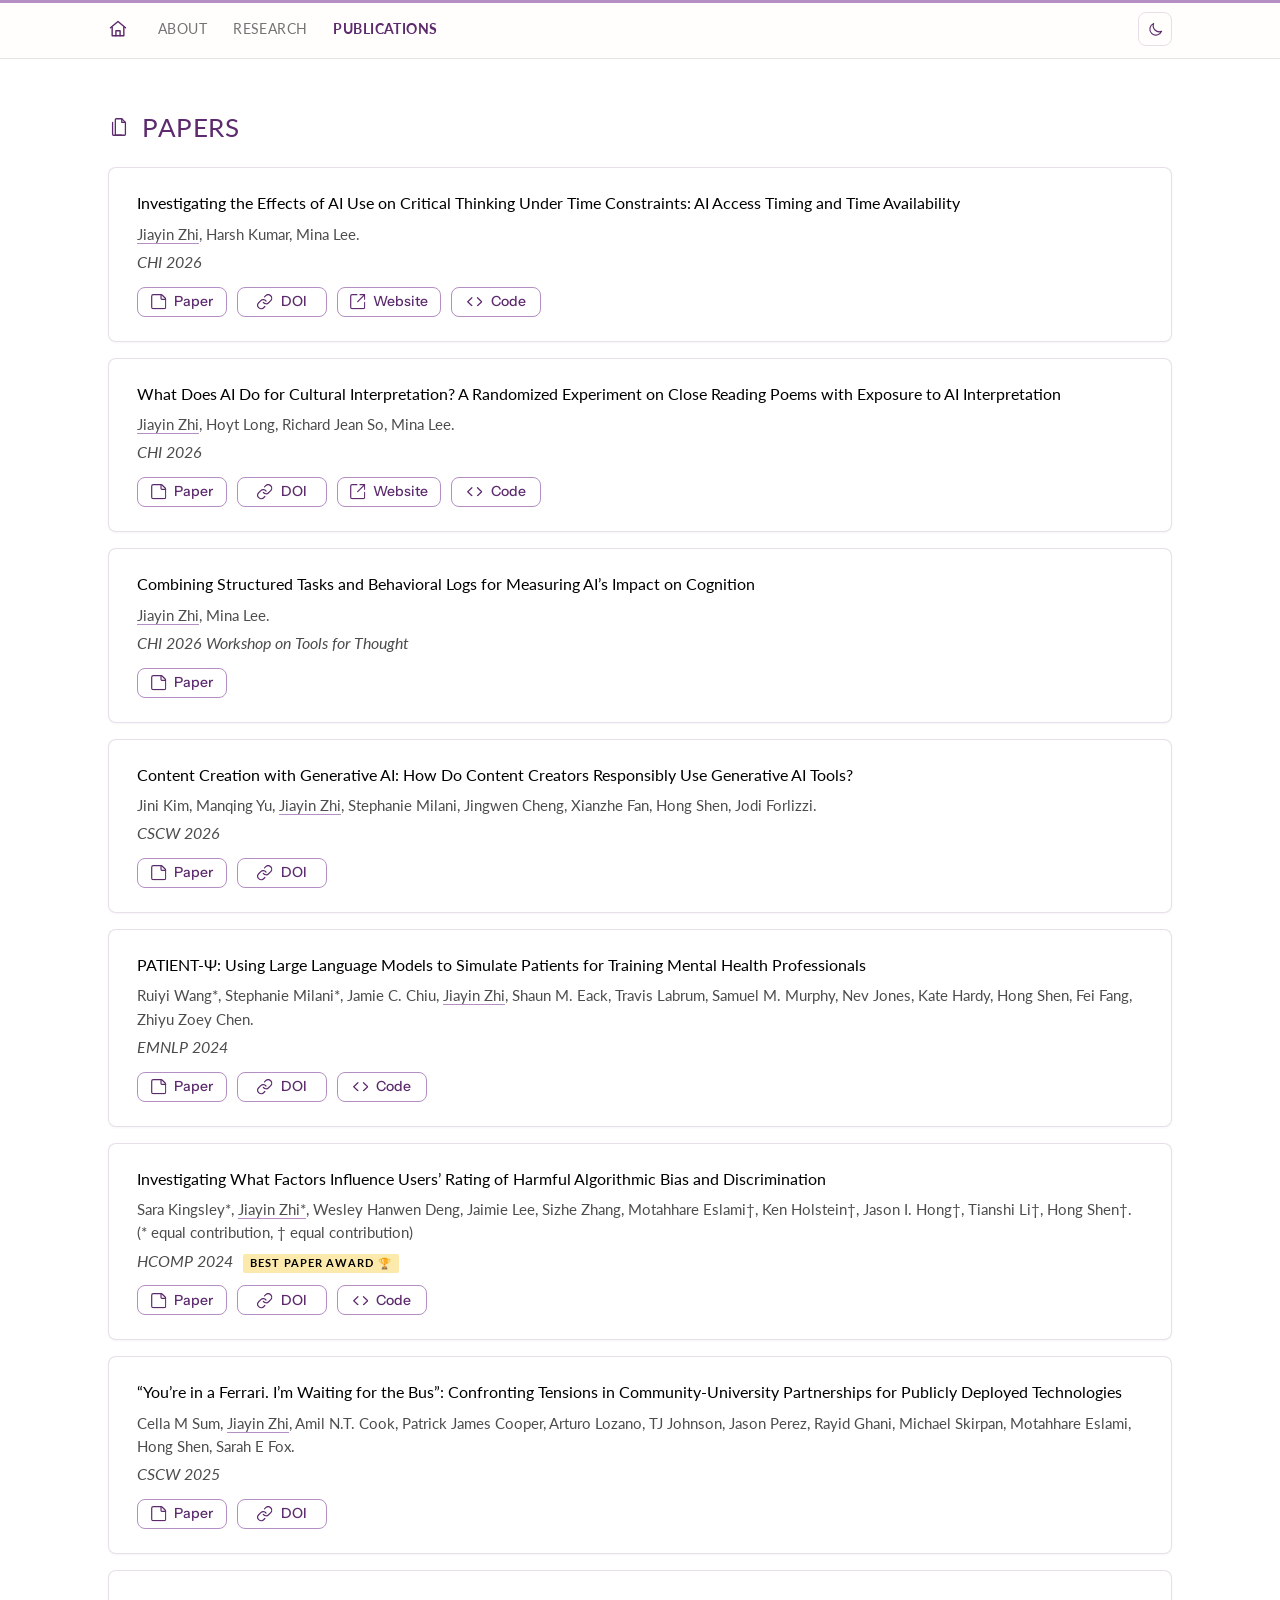
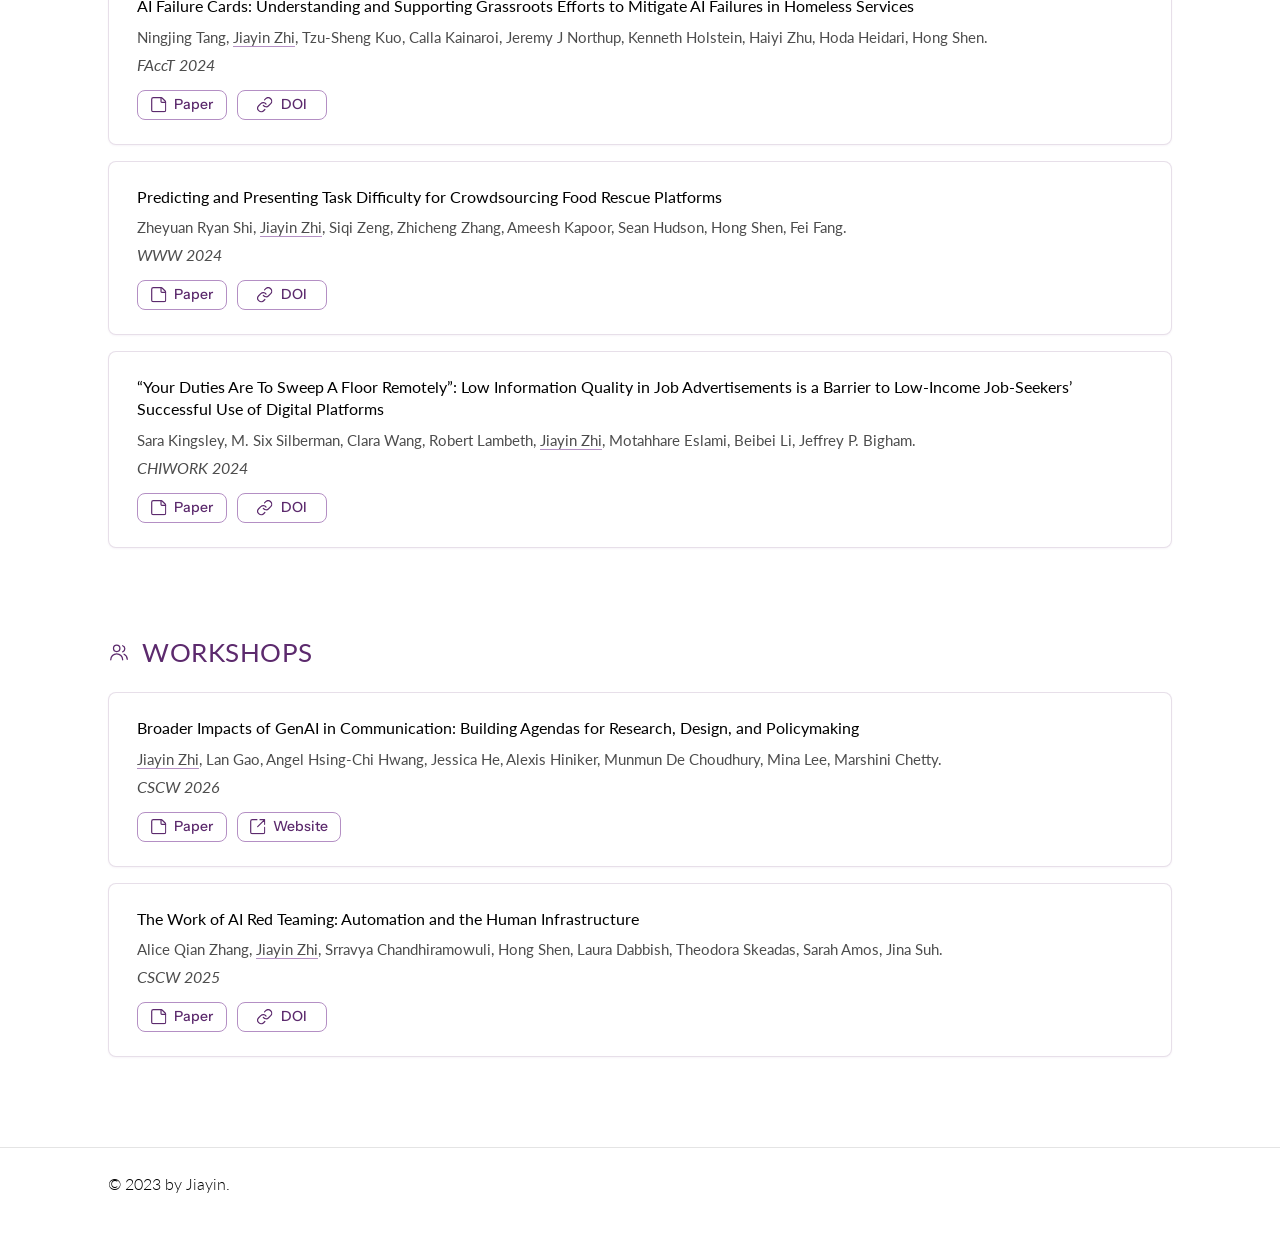
==== commit 552c369c: "Replace the photo favicon with a drawn mark, and warm the nav bar The favicon was a crop of the prof" ====
--- a/paper.html
+++ b/paper.html
@@ -5,7 +5,10 @@
 <meta name="viewport" content="width=device-width, initial-scale=1">
 <title>Publications — Jiayin Zhi</title>
 <meta name="description" content="Papers and workshops by Jiayin Zhi, Computer Science Ph.D. student at the University of Chicago.">
-<link rel="icon" href="assets/profile.png">
+<link rel="icon" href="icons/favicon.svg" type="image/svg+xml">
+<link rel="icon" href="icons/favicon-32.png" sizes="32x32" type="image/png">
+<link rel="icon" href="icons/favicon-16.png" sizes="16x16" type="image/png">
+<link rel="apple-touch-icon" href="icons/apple-touch-icon.png">
 <link rel="preconnect" href="https://fonts.googleapis.com">
 <link rel="preconnect" href="https://fonts.gstatic.com" crossorigin>
 <link href="https://fonts.googleapis.com/css2?family=Cormorant+Garamond:wght@400;700&family=Instrument+Sans:wght@500&family=Lato:ital,wght@0,300;0,400;0,700;1,400&display=swap" rel="stylesheet">
--- a/css/style.css
+++ b/css/style.css
@@ -1,15 +1,3 @@
-/* ---------------------------------------------------------------
-   Jiayin Zhi — personal site
-
-   Two hues do all the work:
-     --accent-strong   headings, links, labels, glyphs
-     --accent-soft     borders, underlines, rules
-   Everything softer is the strong hue at low alpha, so the purple stays
-   one family. The one exception is deliberate: --accent-wash is yellow,
-   and it appears only where something is marked — a hovered link, the
-   award. Purple carries the page; yellow points at things.
-   --------------------------------------------------------------- */
-
 :root {
   --accent-strong: #5c2a6d;
   --accent-soft: #b48fc4;
@@ -19,6 +7,8 @@
   --on-accent: #fff;                         /* text on a filled purple */
 
   --accent-wash: rgba(247, 208, 70, 0.45);   /* the highlighter */
+  --marker: rgba(247, 208, 70, 0.85);        /* the rail thumb */
+  --marker-strong: #f0c62e;
   --on-wash: #000;                           /* text sitting in it */
 
   --ink: #000;
@@ -26,18 +16,30 @@
   --body-grey: #4c4c4c;                      /* news copy, venues */
   --muted: #737373;                          /* sidebar meta, inactive nav */
   --rule: #e4e4e4;
-  --bg: #fff;
+  /* Swapped: the page is plain white and the warmth sits in the bar, so
+     the tint appears only in a 60px strip at the top rather than across
+     the whole screen. */
+  --bg: #ffffff;
+  --bar: #fffefc;
   --card-bg: #fff;
-  --thumb-bg: #faf9fb;
+  --thumb-bg: #fbfaf7;
 
   --sans: "Lato", -apple-system, BlinkMacSystemFont, "Segoe UI", sans-serif;
   --serif: "Cormorant Garamond", Georgia, serif;
   --ui: "Instrument Sans", var(--sans);
-  --page: 980px;
+  /* Wider than the original, because the sidebar now holds its column for
+     the whole page rather than only alongside the bio. */
+  --page: 1120px;
   --hang: 96px;   /* news category slot; must clear the longest word */
 }
 
 * { box-sizing: border-box; }
+
+/* Selecting text is marking it, so it gets the highlighter too. */
+::selection {
+  background: var(--accent-wash);
+  color: var(--on-wash);
+}
 
 html { scroll-behavior: smooth; scroll-padding-top: 90px; }
 
@@ -59,11 +61,6 @@
   transition: color 0.15s, background-color 0.15s;
 }
 
-a:hover {
-  background-color: var(--accent-wash);
-  color: var(--on-wash);
-}
-
 .wrap {
   max-width: var(--page);
   margin: 0 auto;
@@ -78,7 +75,7 @@
   position: sticky;
   top: 0;
   z-index: 10;
-  background: rgba(255, 255, 255, 0.94);
+  background: rgba(255, 254, 252, 0.96);
   backdrop-filter: saturate(180%) blur(8px);
   border-bottom: 1px solid var(--rule);
 }
@@ -121,11 +118,6 @@
   transition: color 0.2s, background-color 0.2s;
 }
 
-.nav a:hover {
-  color: var(--on-wash);
-  background-color: var(--accent-wash);
-}
-
 .nav a.active {
   color: var(--accent-strong);
   font-weight: 700;
@@ -133,20 +125,31 @@
 
 .nav .home { display: inline-flex; align-items: center; color: var(--accent-strong); margin-right: 4px; }
 .nav .home svg { width: 20px; height: 20px; }
-.nav .home:hover { background-color: transparent; }
 
 /* --- about ----------------------------------------------------- */
 
-.about {
+/* The sidebar is a sibling of every section rather than of the bio alone,
+   so it can stay in view while news and works scroll past. align-items:
+   start is what leaves the column room to stick in. */
+.layout {
   display: grid;
-  grid-template-columns: 260px 1fr;
-  gap: 56px;
+  grid-template-columns: 240px 1fr;
+  gap: 36px;
+  align-items: start;
   padding: 58px 0 12px;
 }
 
+.card {
+  position: sticky;
+  top: 82px;
+}
+
+.bio { padding-bottom: 8px; }
+
+/* Narrower than the column, and left-aligned within it. */
 .card img.portrait {
-  width: 200px;
-  height: 200px;
+  width: 164px;
+  height: 164px;
   border-radius: 50%;
   object-fit: cover;
   display: block;
@@ -192,12 +195,11 @@
   transition: transform 0.2s, background-color 0.2s;
 }
 
-.socials a:hover { transform: translateY(-2px); background-color: transparent; }
 .socials svg { width: 20px; height: 20px; fill: currentColor; }
 .socials .sep { color: var(--rule); font-size: 15px; }
 
-/* Cap the measure so the bio does not run to 100+ characters on wide screens. */
-.bio { max-width: 64ch; }
+/* No measure cap: the bio shares the content column with news and works, and
+   a narrower paragraph read as a misalignment rather than as good typography. */
 .bio p { margin: 0 0 18px; }
 .bio ul { list-style: none; padding: 0; margin: 0; }
 
@@ -246,10 +248,11 @@
 
 .news {
   max-height: 250px;
-  overflow-y: auto;
-  padding-right: 18px;
-  scrollbar-width: thin;
-  scrollbar-color: var(--accent-soft) transparent;
+  overflow-y: scroll;
+  padding-right: 52px;   /* clears the rail */
+  /* The native bar is replaced by .rail, built in script. */
+  scrollbar-width: none;
+  -ms-overflow-style: none;
   /* Fade the bottom edge so a clipped line reads as "more below" rather than
      as the end of the list. Dropped once you have scrolled to the end. */
   -webkit-mask-image: linear-gradient(to bottom, #000 calc(100% - 36px), transparent);
@@ -261,9 +264,78 @@
   mask-image: none;
 }
 
-.news::-webkit-scrollbar { width: 4px; }
-.news::-webkit-scrollbar-thumb { background: var(--accent-soft); border-radius: 2px; }
-.news::-webkit-scrollbar-track { background: transparent; }
+.news::-webkit-scrollbar { display: none; }
+
+/* --- the news rail ---------------------------------------------- */
+
+/* The scroller is a spine rather than a bar: a thin rule that fills purple
+   behind you as you read, with a single marker at the head. */
+
+.news-scroll { position: relative; }
+
+.rail {
+  position: absolute;
+  top: 12px;
+  bottom: 30px;      /* clear of the fade at the foot of the list */
+  right: 8px;
+  width: 30px;
+  cursor: pointer;
+  -webkit-user-select: none;
+  user-select: none;
+}
+
+.rail-line,
+.rail .fill {
+  position: absolute;
+  left: 13px;
+  width: 4px;
+  border-radius: 2px;
+}
+
+.rail-line {
+  top: 0;
+  bottom: 0;
+  background: var(--accent-line);
+}
+
+.rail .fill {
+  top: 0;
+  background: var(--accent-strong);
+  opacity: 0.5;
+}
+
+/* Big enough to read as a handle, ringed in the page colour so it sits on
+   top of the rule rather than in it. */
+.rail .thumb {
+  position: absolute;
+  left: 2px;
+  width: 26px;
+  height: 26px;
+  margin-top: -13px;
+  border-radius: 50%;
+  background: var(--marker-strong);
+  box-shadow: 0 0 0 4px var(--bg), 0 1px 3px var(--accent-shadow-lift);
+  cursor: grab;
+  transition: transform 0.15s ease-out;
+}
+
+/* Three grip lines, so it reads as something to take hold of. */
+.rail .thumb::after {
+  content: "";
+  position: absolute;
+  left: 50%;
+  top: 50%;
+  width: 9px;
+  height: 7px;
+  margin: -3.5px 0 0 -4.5px;
+  background:
+    linear-gradient(var(--accent-strong), var(--accent-strong)) 0 0 / 100% 1px no-repeat,
+    linear-gradient(var(--accent-strong), var(--accent-strong)) 0 3px / 100% 1px no-repeat,
+    linear-gradient(var(--accent-strong), var(--accent-strong)) 0 6px / 100% 1px no-repeat;
+  opacity: 0.55;
+}
+
+.rail .thumb.grabbing { transform: scale(1.12); cursor: grabbing; }
 
 /* Date gets its own column so the entries line up; the category is a chip
    rather than bracketed text. */
@@ -297,7 +369,10 @@
 
 .news .kind {
   display: inline-block;
-  width: calc(var(--hang) - 8px);
+  /* Exactly --hang, so text following the category starts at the same x as
+     the wrapped lines hanging beneath it. Anything less and the first line
+     sits proud of the rest by the difference. */
+  width: var(--hang);
   text-indent: 0;
   font-family: var(--sans);
   font-size: 10.5px;
@@ -309,6 +384,9 @@
 }
 
 .news .venue { font-style: italic; }
+
+/* Only ever shown on phones — see the narrow-screen block at the foot. */
+.news-more { display: none; }
 
 /* The award is a distinction rather than a category, so it is the one label
    that gets marked with the highlighter. */
@@ -327,18 +405,28 @@
   white-space: nowrap;
 }
 
-/* News links read as body text with a dashed rule, not as links. */
+/* News links read as body text with a dashed rule, not as links.
+
+   On hover the highlighter is drawn rather than switched on: the wash is a
+   gradient anchored to the bottom of the text with no height, which grows up
+   to cover it. box-decoration-break: clone gives every wrapped line its own
+   band, so a link spanning three lines is stroked three times over. */
 .news a {
   color: var(--ink);
   text-decoration: underline dashed var(--accent-soft);
   text-decoration-thickness: 1.5px;
   text-underline-offset: 4px;
-  transition: color 0.2s, background-color 0.2s;
-}
-
-.news a:hover {
-  color: var(--on-wash);
-  background-color: var(--accent-wash);
+
+  background-image: linear-gradient(var(--accent-wash), var(--accent-wash));
+  background-repeat: no-repeat;
+  background-position: 0 100%;
+  /* Both ends are percentages: interpolating a length against a percentage
+     is not reliably animatable. */
+  background-size: 100% 0%;
+  -webkit-box-decoration-break: clone;
+  box-decoration-break: clone;
+
+  transition: background-size 0.28s ease-out, color 0.28s ease-out;
 }
 
 /* --- works ----------------------------------------------------- */
@@ -357,13 +445,6 @@
   transition: box-shadow 0.25s, border-color 0.25s, transform 0.25s;
 }
 
-/* Cards lift toward the reader and firm up their boundary on hover. */
-.work:hover {
-  border-color: var(--accent-soft);
-  box-shadow: 0 6px 20px var(--accent-shadow-lift);
-  transform: translateY(-2px);
-}
-
 /* The publications page lists entries without thumbnails. */
 .work.no-thumb { grid-template-columns: 1fr; }
 
@@ -396,7 +477,16 @@
   text-underline-offset: 3px;
 }
 
-.work .venue { margin: 0 0 12px; font-size: 16px; font-style: italic; color: var(--body-grey); }
+.work .venue {
+  display: flex;
+  align-items: baseline;
+  flex-wrap: wrap;
+  gap: 10px;
+  margin: 0 0 12px;
+  font-size: 16px;
+  font-style: italic;
+  color: var(--body-grey);
+}
 
 .work .links { display: flex; flex-wrap: wrap; gap: 10px; }
 
@@ -420,12 +510,6 @@
   transition: background-color 0.2s, color 0.2s, border-color 0.2s;
 }
 
-.work .links a:hover {
-  background: var(--accent-strong);
-  border-color: var(--accent-strong);
-  color: var(--on-accent);
-}
-
 /* Sizes are 14px of drawing plus the 0.7 units of stroke padding baked into
    each symbol's viewBox, so nothing clips at the edges. */
 .work .links svg {
@@ -475,8 +559,6 @@
 
 @media (prefers-reduced-motion: reduce) {
   * { transition: none !important; }
-  .work:hover { transform: none; }
-  .socials a:hover { transform: none; }
 }
 
 /* --- keyboard focus -------------------------------------------- */
@@ -574,6 +656,8 @@
   --on-accent: #14101a;
 
   --accent-wash: rgba(247, 208, 70, 0.82);
+  --marker: rgba(247, 208, 70, 0.78);
+  --marker-strong: #f7d046;
   --on-wash: #14101a;
 
   --ink: #ece8f0;
@@ -611,11 +695,6 @@
   transition: background-color 0.2s, border-color 0.2s;
 }
 
-.theme-toggle:hover {
-  background: var(--accent-wash);
-  border-color: var(--accent-soft);
-}
-
 .theme-toggle svg {
   width: 17px;
   height: 17px;
@@ -631,25 +710,208 @@
 :root[data-theme="dark"] .theme-toggle .icon-sun { display: block; }
 :root[data-theme="dark"] .theme-toggle .icon-moon { display: none; }
 
+/* --- interaction states ------------------------------------------
+
+   Hover is gated behind a real pointer. On a touchscreen :hover latches
+   after a tap and stays until you tap something else, so a tapped news
+   link would sit there highlighted for no reason. Touch gets :active,
+   which fires on press and releases on lift.
+   ------------------------------------------------------------------ */
+
+/* The browser's own grey tap flash, replaced by the states below. */
+a, button { -webkit-tap-highlight-color: transparent; }
+
+@media (hover: hover) and (pointer: fine) {
+  a:hover {
+    background-color: var(--accent-wash);
+    color: var(--on-wash);
+  }
+
+  .nav a:hover {
+    color: var(--on-wash);
+    background-color: var(--accent-wash);
+  }
+
+  .nav .home:hover { background-color: transparent; }
+
+  .socials a:hover { transform: translateY(-2px); background-color: transparent; }
+
+  .rail:hover .thumb { transform: scale(1.12); }
+
+  /* Drawn on rather than switched on — see the .news a rule above. */
+  .news a:hover {
+    color: var(--on-wash);
+    background-color: transparent;
+    background-size: 100% 100%;
+  }
+
+  /* Cards lift toward the reader and firm up their boundary. */
+  .work:hover {
+    border-color: var(--accent-soft);
+    box-shadow: 0 6px 20px var(--accent-shadow-lift);
+    transform: translateY(-2px);
+  }
+
+  .work .links a:hover {
+    background: var(--accent-strong);
+    border-color: var(--accent-strong);
+    color: var(--on-accent);
+  }
+
+  .theme-toggle:hover {
+    background: var(--accent-wash);
+    border-color: var(--accent-soft);
+  }
+}
+
+/* Press states. These run everywhere — on a mouse they read as a click,
+   on a finger they are the only feedback there is. */
+
+a:active { background-color: var(--accent-wash); color: var(--on-wash); }
+
+.nav .home:active,
+.socials a:active { background-color: transparent; transform: scale(0.92); }
+
+/* The highlighter arrives at once under a finger; there is no travelling
+   pointer for it to follow. */
+.news a:active {
+  color: var(--on-wash);
+  background-color: transparent;
+  background-size: 100% 100%;
+  transition: none;
+}
+
+.work .links a:active {
+  background: var(--accent-strong);
+  border-color: var(--accent-strong);
+  color: var(--on-accent);
+}
+
+.theme-toggle:active {
+  background: var(--accent-wash);
+  border-color: var(--accent-soft);
+}
+
 /* --- small screens --------------------------------------------- */
 
 @media (max-width: 760px) {
-  .about { grid-template-columns: 1fr; gap: 30px; padding-top: 36px; }
-  .card { text-align: center; }
+  .wrap { padding: 0 20px; }
+
+  /* --- navigation ---------------------------------------------- */
+
+  /* Sized to fit a 390px screen without sideways scroll, with the padding
+     doing double duty as touch target. overflow-x stays as a safety valve
+     for anything narrower. */
+  .nav .wrap {
+    gap: 0;
+    height: 54px;
+    overflow-x: auto;
+    scrollbar-width: none;
+  }
+  .nav .wrap::-webkit-scrollbar { display: none; }
+
+  .nav a {
+    padding: 12px 9px;
+    font-size: 13px;
+    letter-spacing: 0.01em;
+    white-space: nowrap;
+  }
+
+  .nav .home { margin-right: 0; padding: 12px 8px; }
+
+  .theme-toggle {
+    flex-shrink: 0;      /* the flex row was squeezing it to 19px */
+    width: 40px;
+    height: 40px;
+    margin-left: 8px;
+  }
+
+  /* --- profile -------------------------------------------------- */
+
+  .layout { grid-template-columns: 1fr; gap: 26px; padding-top: 30px; }
+  .card { position: static; text-align: center; }
   .card img.portrait { margin-left: auto; margin-right: auto; }
-  .socials { justify-content: center; }
   .card .email { justify-content: center; }
 
-  .work { grid-template-columns: 1fr; gap: 16px; padding: 20px; }
-  .work .thumb { max-width: 240px; }
-  .work:hover { transform: none; }
-
-  .nav .wrap { gap: 16px; overflow-x: auto; }
+  /* Padding rather than gaps, so each icon is a 40px target. */
+  .socials { justify-content: center; gap: 2px; }
+  .socials a { padding: 10px; }
+  .socials .sep { display: none; }
+
+  /* --- sections ------------------------------------------------- */
+
+  .section { padding: 26px 0; }
+  .section > h2 { font-size: 23px; gap: 10px; }
+  .section > h2 svg { width: 19px; height: 19px; }
+
+  /* No nested scroller on a phone: the list either shows its first few
+     entries or runs full length, switched by a button. The rail has
+     nothing to do either way. */
   .news { max-height: none; overflow: visible; padding-right: 0; }
+  .rail { display: none; }
+
+  .news.folded > p:nth-child(n + 5) { display: none; }
+
+  .news-more {
+    display: block;
+    width: 100%;
+    margin-top: 2px;
+    height: 44px;
+    padding: 0 14px;
+    background: transparent;
+    border: 1px solid var(--accent-soft);
+    border-radius: 8px;
+    font-family: var(--ui);
+    font-size: 13.5px;
+    font-weight: 500;
+    letter-spacing: 0.02em;
+    color: var(--accent-strong);
+    cursor: pointer;
+    transition: background-color 0.2s, color 0.2s, border-color 0.2s;
+  }
+
+  .news-more:active {
+    background: var(--accent-strong);
+    border-color: var(--accent-strong);
+    color: var(--on-accent);
+  }
 
   /* Too narrow to hang a label and still leave a readable measure, so the
-     category returns to the flow. */
-  .news p { grid-template-columns: 1fr; gap: 5px; }
-  .news .item { padding-left: 0; text-indent: 0; }
-  .news .kind { width: auto; margin-right: 10px; }
-}
+     whole entry collapses to one flowing paragraph — date, category, then
+     the sentence — rather than giving the date a line of its own. */
+  .news p { display: block; margin-bottom: 18px; }
+  .news .date { margin-right: 9px; }
+  .news .item { display: inline; padding-left: 0; text-indent: 0; }
+  .news .kind { width: auto; margin-right: 8px; }
+
+  /* --- works ---------------------------------------------------- */
+
+  .work { grid-template-columns: 1fr; gap: 14px; padding: 18px; }
+  .work .thumb { max-width: 220px; }
+
+  /* Two to a row, so four buttons make a block rather than a ragged 3 + 1,
+     and each one is tall enough to hit. */
+  .work .links { gap: 8px; }
+  .work .links a {
+    flex: 1 1 calc(50% - 4px);
+    min-width: calc(50% - 4px);
+    height: 38px;
+    padding: 0 12px;
+  }
+
+  .foot { padding: 20px 0 40px; }
+}
+
+/* Narrow phones: the nav has to fit without scrolling sideways, or
+   PUBLICATIONS ends up off the edge where nobody finds it. */
+@media (max-width: 380px) {
+  .wrap { padding: 0 16px; }
+  .nav a { padding: 12px 6px; font-size: 12px; letter-spacing: 0; }
+  .theme-toggle { margin-left: 4px; }
+
+  /* The house is redundant here — ABOUT goes to the same place, and on the
+     publications page the other two links still lead home. */
+  .nav .home { display: none; }
+
+  .card img.portrait { width: 140px; height: 140px; }
+}
